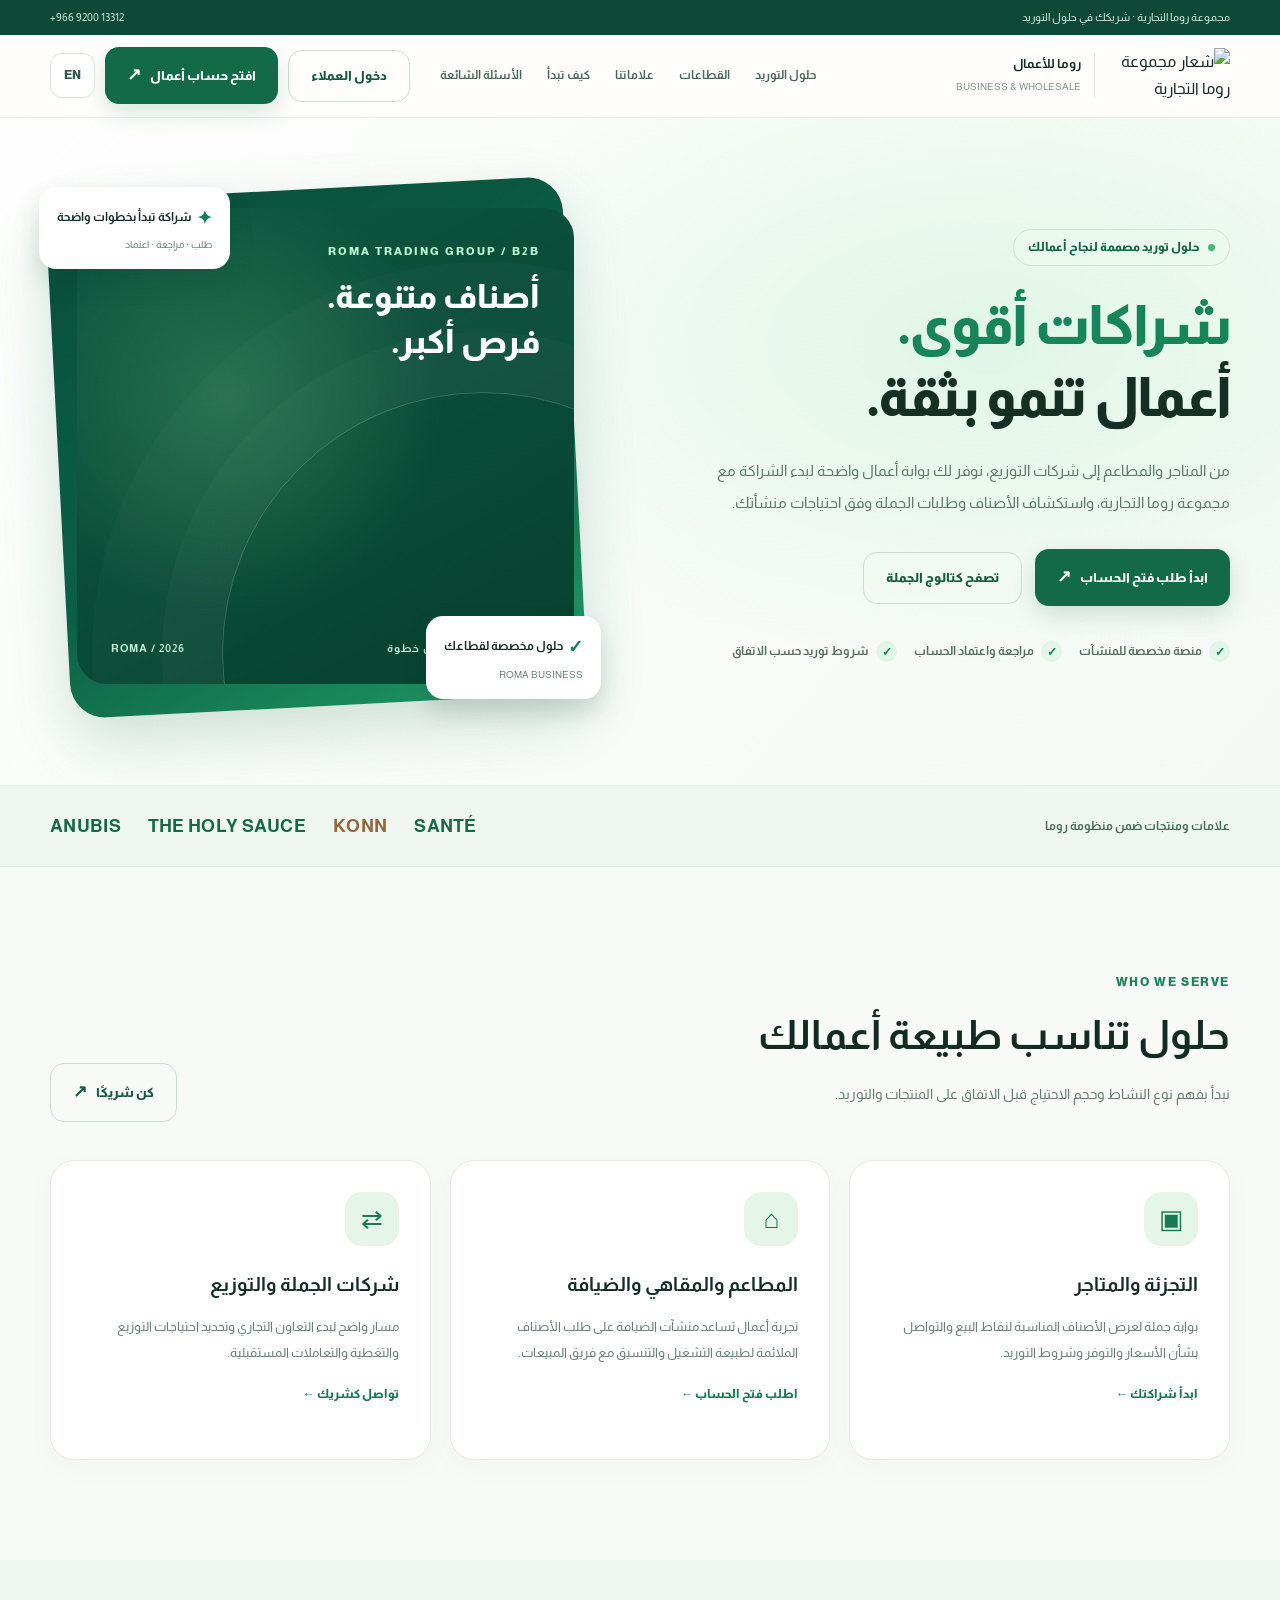
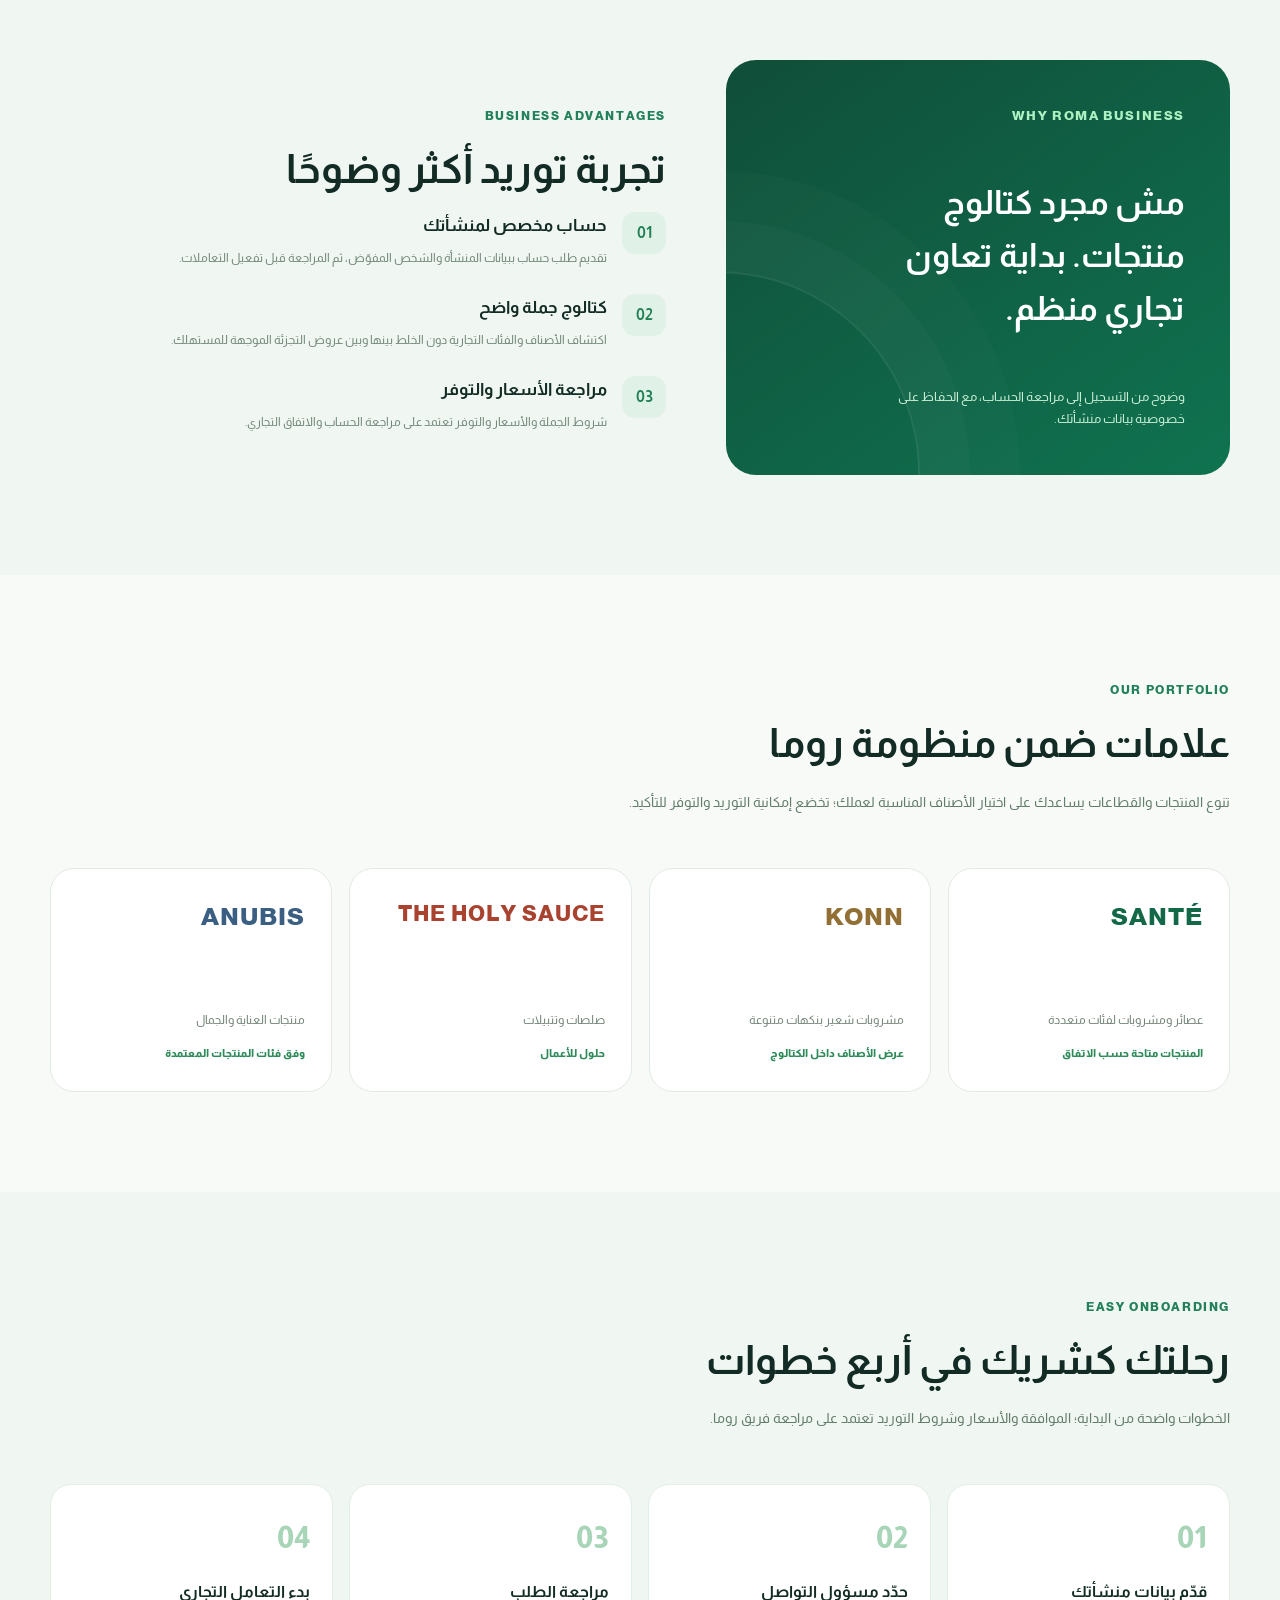
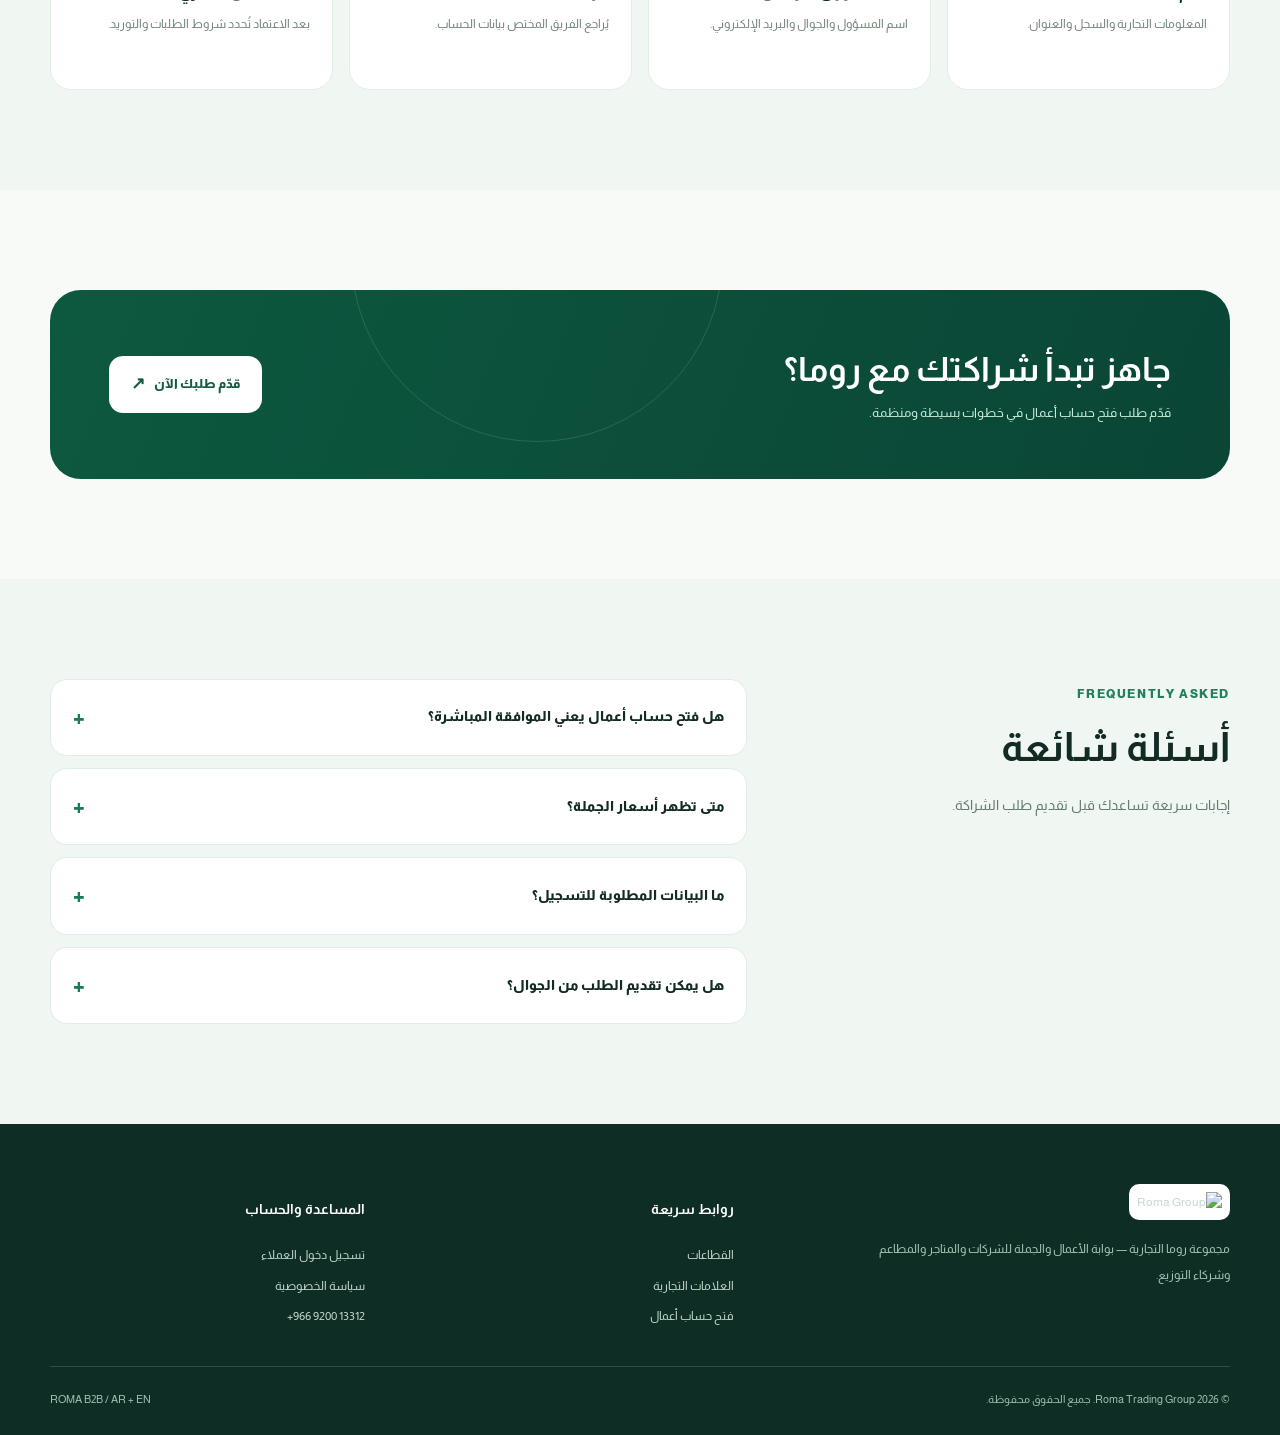
==== index.html @ a8b73793 "Fix visible Roma logo and favicon to verified Hostinger asset location" ====
<!doctype html>
<html lang="ar" dir="rtl">
<head>
<meta charset="utf-8"><meta name="viewport" content="width=device-width,initial-scale=1,viewport-fit=cover">
<meta name="description" content="منصة مجموعة روما التجارية للأعمال والجملة. اكتشف حلول التوريد للمتاجر والمطاعم والموزعين وقدّم طلب فتح حساب أعمال.">
<meta name="theme-color" content="#0c5e43">
<meta name="robots" content="noindex,nofollow">
<meta property="og:type" content="website"><meta property="og:title" content="Roma Group — Business Partnerships">
<link rel="icon" href="/assets.7903/branding/roma-r-64.png" type="image/png">
<link rel="preconnect" href="https://fonts.googleapis.com"><link rel="preconnect" href="https://fonts.gstatic.com" crossorigin>
<link rel="stylesheet" href="assets/b2b.css?v=20261102-1"><script src="assets/b2b.js?v=20261102-1" defer></script>
<title>روما للأعمال | حلول التوريد والشراكات التجارية</title>
</head>
<body>
<div class="head-slim"><div class="wrap"><span data-ar="مجموعة روما التجارية · شريكك في حلول التوريد" data-en="Roma Trading Group · Your business supply partner">مجموعة روما التجارية · شريكك في حلول التوريد</span><a href="tel:+966920013312"><span dir="ltr">+966 9200 13312</span></a></div></div>
<header class="site-head">
<div class="wrap nav-row">
<a class="logo-link" href="index.html" data-lang-link="index.html" aria-label="Roma Group B2B home"><img src="/assets.7903/branding/roma-group-logo.png" alt="شعار مجموعة روما التجارية"><span class="logo-label"><b data-ar="روما للأعمال" data-en="ROMA BUSINESS">روما للأعمال</b><small>BUSINESS & WHOLESALE</small></span></a>
<nav class="main-links" id="mainNav" data-main-links aria-label="Main navigation">
<a href="#solutions" data-ar="حلول التوريد" data-en="Solutions">حلول التوريد</a>
<a href="#industries" data-ar="القطاعات" data-en="Industries">القطاعات</a>
<a href="#brands" data-ar="علاماتنا" data-en="Brands">علاماتنا</a>
<a href="#how" data-ar="كيف تبدأ" data-en="How it works">كيف تبدأ</a>
<a href="#faq" data-ar="الأسئلة الشائعة" data-en="FAQ">الأسئلة الشائعة</a>
</nav>
<div class="head-actions"><a href="/portal.php?lang=ar#login" data-portal-link class="btn btn-outline" data-ar="دخول العملاء" data-en="Sign in">دخول العملاء</a><a href="apply.html" data-lang-link="apply.html" class="btn btn-primary btn-arrow" data-ar="افتح حساب أعمال" data-en="Apply for an account">افتح حساب أعمال</a><button type="button" class="lang-btn" data-lang-button aria-label="Switch language">EN</button><button type="button" class="menu-btn" data-menu-button aria-expanded="false" aria-controls="mainNav" aria-label="Open menu">☰</button></div>
</div>
</header>
<main>
<section class="hero">
<div class="wrap hero-grid">
<div class="hero-copy" data-reveal>
<span class="pill" data-ar="حلول توريد مصممة لنجاح أعمالك" data-en="Built for business buyers">حلول توريد مصممة لنجاح أعمالك</span>
<h1><span data-ar="شراكات أقوى." data-en="Better partnerships.">شراكات أقوى.</span><br><span style="color:#152f25" data-ar="أعمال تنمو بثقة." data-en="Business that grows.">أعمال تنمو بثقة.</span></h1>
<p data-ar="من المتاجر والمطاعم إلى شركات التوزيع، نوفر لك بوابة أعمال واضحة لبدء الشراكة مع مجموعة روما التجارية، واستكشاف الأصناف وطلبات الجملة وفق احتياجات منشأتك." data-en="From retail shops and restaurants to distributors, Roma Group connects your business to a focused wholesale experience, product discovery and tailored supply relationships.">من المتاجر والمطاعم إلى شركات التوزيع، نوفر لك بوابة أعمال واضحة لبدء الشراكة مع مجموعة روما التجارية، واستكشاف الأصناف وطلبات الجملة وفق احتياجات منشأتك.</p>
<div class="hero-ctas"><a href="apply.html" data-lang-link="apply.html" class="btn btn-primary btn-arrow" data-ar="ابدأ طلب فتح الحساب" data-en="Start an account application">ابدأ طلب فتح الحساب</a><a href="/ar/catalog" class="btn btn-outline" data-ar="تصفح كتالوج الجملة" data-en="Browse wholesale catalog">تصفح كتالوج الجملة</a></div>
<div class="hero-points"><span data-ar="منصة مخصصة للمنشآت" data-en="Business-only platform">منصة مخصصة للمنشآت</span><span data-ar="مراجعة واعتماد الحساب" data-en="Account approval process">مراجعة واعتماد الحساب</span><span data-ar="شروط توريد حسب الاتفاق" data-en="Agreed supply terms">شروط توريد حسب الاتفاق</span></div>
</div>
<div class="hero-visual" data-reveal>
<div class="visual-backing"></div><div class="visual-inside"><div><div class="visual-kicker">ROMA TRADING GROUP / B2B</div><div class="visual-title" data-ar="أصناف متنوعة. فرص أكبر." data-en="Products for every opportunity.">أصناف متنوعة. فرص أكبر.</div></div>
<div class="product-collage" aria-label="Roma Trading Group products"><img data-fallback-hide class="one" src="/roma-media.php?p=roma-2075596046&amp;slot=primary" alt="منتج سانتي"><img data-fallback-hide class="two" src="/roma-media.php?p=roma-2103341297&amp;slot=primary" alt="منتج كُن"><img data-fallback-hide class="three" src="/roma-media.php?p=roma-1067290377&amp;slot=primary" alt="منتج من مجموعة روما"></div>
<div class="visual-foot"><span data-ar="شراكة عملية من أول خطوة" data-en="A stronger way to work together">شراكة عملية من أول خطوة</span><span>ROMA / 2026</span></div></div>
<div class="float-note note-a"><span class="note-icon">✦</span><span data-ar="شراكة تبدأ بخطوات واضحة" data-en="Clear onboarding journey">شراكة تبدأ بخطوات واضحة</span><small data-ar="طلب · مراجعة · اعتماد" data-en="Apply · Review · Approve">طلب · مراجعة · اعتماد</small></div>
<div class="float-note note-b"><span class="note-icon">✓</span><span data-ar="حلول مخصصة لقطاعك" data-en="Solutions for your industry">حلول مخصصة لقطاعك</span><small>ROMA BUSINESS</small></div>
</div>
</div>
</section>
<div class="partners"><div class="wrap"><strong data-ar="علامات ومنتجات ضمن منظومة روما" data-en="Brands in the Roma Group portfolio">علامات ومنتجات ضمن منظومة روما</strong><div class="mini-brands"><b>SANTÉ</b><b>KONN</b><b>THE HOLY SAUCE</b><b>ANUBIS</b></div></div></div>
<section class="section" id="industries"><div class="wrap">
<div class="section-head" data-reveal><div><span class="eyebrow">WHO WE SERVE</span><h2 data-ar="حلول تناسب طبيعة أعمالك" data-en="Built around your business needs">حلول تناسب طبيعة أعمالك</h2><p class="section-intro" data-ar="نبدأ بفهم نوع النشاط وحجم الاحتياج قبل الاتفاق على المنتجات والتوريد." data-en="We start with your business type and purchasing needs before discussing product availability and supply terms.">نبدأ بفهم نوع النشاط وحجم الاحتياج قبل الاتفاق على المنتجات والتوريد.</p></div><a href="apply.html" data-lang-link="apply.html" class="btn btn-outline btn-arrow" data-ar="كن شريكًا" data-en="Become a partner">كن شريكًا</a></div>
<div class="card-grid">
<article class="industry-card" data-reveal><div class="industry-icon" aria-hidden="true">▣</div><h3 data-ar="التجزئة والمتاجر" data-en="Retail & stores">التجزئة والمتاجر</h3><p data-ar="بوابة جملة لعرض الأصناف المناسبة لنقاط البيع والتواصل بشأن الأسعار والتوفر وشروط التوريد." data-en="A business catalog for point-of-sale buyers, with pricing, availability and supply terms discussed after approval.">بوابة جملة لعرض الأصناف المناسبة لنقاط البيع والتواصل بشأن الأسعار والتوفر وشروط التوريد.</p><a class="industry-link" href="apply.html" data-lang-link="apply.html" data-ar="ابدأ شراكتك ←" data-en="Start partnership →">ابدأ شراكتك ←</a></article>
<article class="industry-card" data-reveal><div class="industry-icon" aria-hidden="true">⌂</div><h3 data-ar="المطاعم والمقاهي والضيافة" data-en="Restaurants & hospitality">المطاعم والمقاهي والضيافة</h3><p data-ar="تجربة أعمال تساعد منشآت الضيافة على طلب الأصناف الملائمة لطبيعة التشغيل والتنسيق مع فريق المبيعات." data-en="A focused purchasing experience for foodservice and hospitality teams to discuss relevant product categories and operational needs.">تجربة أعمال تساعد منشآت الضيافة على طلب الأصناف الملائمة لطبيعة التشغيل والتنسيق مع فريق المبيعات.</p><a class="industry-link" href="apply.html" data-lang-link="apply.html" data-ar="اطلب فتح الحساب ←" data-en="Apply now →">اطلب فتح الحساب ←</a></article>
<article class="industry-card" data-reveal><div class="industry-icon" aria-hidden="true">⇄</div><h3 data-ar="شركات الجملة والتوزيع" data-en="Wholesale & distribution">شركات الجملة والتوزيع</h3><p data-ar="مسار واضح لبدء التعاون التجاري وتحديد احتياجات التوزيع والتغطية والتعاملات المستقبلية." data-en="A clear path to discuss distribution coverage, partnership needs and future wholesale relationships.">مسار واضح لبدء التعاون التجاري وتحديد احتياجات التوزيع والتغطية والتعاملات المستقبلية.</p><a class="industry-link" href="apply.html" data-lang-link="apply.html" data-ar="تواصل كشريك ←" data-en="Talk to us →">تواصل كشريك ←</a></article>
</div></div></section>
<section class="section alt" id="solutions"><div class="wrap value-grid">
<div class="value-story" data-reveal><span class="eyebrow" style="color:#aef2c4">WHY ROMA BUSINESS</span><strong data-ar="مش مجرد كتالوج منتجات. بداية تعاون تجاري منظم." data-en="More than a catalog. A better way to partner.">مش مجرد كتالوج منتجات. بداية تعاون تجاري منظم.</strong><span data-ar="وضوح من التسجيل إلى مراجعة الحساب، مع الحفاظ على خصوصية بيانات منشأتك." data-en="From registration to account review, with a clear journey and respect for your business information.">وضوح من التسجيل إلى مراجعة الحساب، مع الحفاظ على خصوصية بيانات منشأتك.</span></div>
<div><span class="eyebrow">BUSINESS ADVANTAGES</span><h2 data-ar="تجربة توريد أكثر وضوحًا" data-en="A clearer wholesale journey">تجربة توريد أكثر وضوحًا</h2><div class="value-list">
<div class="value-item" data-reveal><b>01</b><div><h3 data-ar="حساب مخصص لمنشأتك" data-en="An account for your business">حساب مخصص لمنشأتك</h3><p data-ar="تقديم طلب حساب ببيانات المنشأة والشخص المفوّض، ثم المراجعة قبل تفعيل التعاملات." data-en="Apply with company and contact details, then complete review before business access is enabled.">تقديم طلب حساب ببيانات المنشأة والشخص المفوّض، ثم المراجعة قبل تفعيل التعاملات.</p></div></div>
<div class="value-item" data-reveal><b>02</b><div><h3 data-ar="كتالوج جملة واضح" data-en="Focused wholesale catalog">كتالوج جملة واضح</h3><p data-ar="اكتشاف الأصناف والفئات التجارية دون الخلط بينها وبين عروض التجزئة الموجهة للمستهلك." data-en="Explore B2B product categories without mixing them with consumer promotions.">اكتشاف الأصناف والفئات التجارية دون الخلط بينها وبين عروض التجزئة الموجهة للمستهلك.</p></div></div>
<div class="value-item" data-reveal><b>03</b><div><h3 data-ar="مراجعة الأسعار والتوفر" data-en="Commercial terms after approval">مراجعة الأسعار والتوفر</h3><p data-ar="شروط الجملة والأسعار والتوفر تعتمد على مراجعة الحساب والاتفاق التجاري." data-en="Wholesale pricing and availability depend on account review and agreed commercial terms.">شروط الجملة والأسعار والتوفر تعتمد على مراجعة الحساب والاتفاق التجاري.</p></div></div>
</div></div>
</div></section>
<section class="section" id="brands"><div class="wrap"><div class="section-head" data-reveal><div><span class="eyebrow">OUR PORTFOLIO</span><h2 data-ar="علامات ضمن منظومة روما" data-en="Explore our portfolio">علامات ضمن منظومة روما</h2><p class="section-intro" data-ar="تنوع المنتجات والقطاعات يساعدك على اختيار الأصناف المناسبة لعملك؛ تخضع إمكانية التوريد والتوفر للتأكيد." data-en="Explore products across categories to discuss what fits your business; supply and availability are subject to confirmation.">تنوع المنتجات والقطاعات يساعدك على اختيار الأصناف المناسبة لعملك؛ تخضع إمكانية التوريد والتوفر للتأكيد.</p></div></div>
<div class="brand-grid">
<article class="brand-card" data-reveal><div class="brand-mark">SANTÉ</div><div><p data-ar="عصائر ومشروبات لفئات متعددة" data-en="Juices and beverages">عصائر ومشروبات لفئات متعددة</p><small data-ar="المنتجات متاحة حسب الاتفاق" data-en="Availability upon review">المنتجات متاحة حسب الاتفاق</small></div></article>
<article class="brand-card" data-reveal><div class="brand-mark">KONN</div><div><p data-ar="مشروبات شعير بنكهات متنوعة" data-en="Flavored malt beverages">مشروبات شعير بنكهات متنوعة</p><small data-ar="عرض الأصناف داخل الكتالوج" data-en="Explore catalog">عرض الأصناف داخل الكتالوج</small></div></article>
<article class="brand-card" data-reveal><div class="brand-mark" style="font-size:22px">THE HOLY SAUCE</div><div><p data-ar="صلصات وتتبيلات" data-en="Sauces and condiments">صلصات وتتبيلات</p><small data-ar="حلول للأعمال" data-en="Business supply">حلول للأعمال</small></div></article>
<article class="brand-card" data-reveal><div class="brand-mark">ANUBIS</div><div><p data-ar="منتجات العناية والجمال" data-en="Beauty and personal care">منتجات العناية والجمال</p><small data-ar="وفق فئات المنتجات المعتمدة" data-en="Subject to relevant portfolio">وفق فئات المنتجات المعتمدة</small></div></article>
</div></div></section>
<section class="section alt" id="how"><div class="wrap"><div class="section-head" data-reveal><div><span class="eyebrow">EASY ONBOARDING</span><h2 data-ar="رحلتك كشريك في أربع خطوات" data-en="Four steps to start the conversation">رحلتك كشريك في أربع خطوات</h2><p class="section-intro" data-ar="الخطوات واضحة من البداية؛ الموافقة والأسعار وشروط التوريد تعتمد على مراجعة فريق روما." data-en="An easy application path, with approval, pricing and terms determined by Roma's business team.">الخطوات واضحة من البداية؛ الموافقة والأسعار وشروط التوريد تعتمد على مراجعة فريق روما.</p></div></div>
<div class="steps-grid">
<article class="step-card" data-reveal><span class="step-num">01</span><h3 data-ar="قدّم بيانات منشأتك" data-en="Tell us about your business">قدّم بيانات منشأتك</h3><p data-ar="المعلومات التجارية والسجل والعنوان." data-en="Company profile, registration and address.">المعلومات التجارية والسجل والعنوان.</p></article>
<article class="step-card" data-reveal><span class="step-num">02</span><h3 data-ar="حدّد مسؤول التواصل" data-en="Add your business contact">حدّد مسؤول التواصل</h3><p data-ar="اسم المسؤول والجوال والبريد الإلكتروني." data-en="Name, mobile number and email.">اسم المسؤول والجوال والبريد الإلكتروني.</p></article>
<article class="step-card" data-reveal><span class="step-num">03</span><h3 data-ar="مراجعة الطلب" data-en="Account review">مراجعة الطلب</h3><p data-ar="يُراجع الفريق المختص بيانات الحساب." data-en="Our team reviews the account application.">يُراجع الفريق المختص بيانات الحساب.</p></article>
<article class="step-card" data-reveal><span class="step-num">04</span><h3 data-ar="بدء التعامل التجاري" data-en="Business onboarding">بدء التعامل التجاري</h3><p data-ar="بعد الاعتماد تُحدد شروط الطلبات والتوريد." data-en="After approval, agree on ordering and supply terms.">بعد الاعتماد تُحدد شروط الطلبات والتوريد.</p></article>
</div></div></section>
<section class="section"><div class="wrap"><div class="cta-band"><div><h2 data-ar="جاهز تبدأ شراكتك مع روما؟" data-en="Ready to partner with Roma?">جاهز تبدأ شراكتك مع روما؟</h2><p data-ar="قدّم طلب فتح حساب أعمال في خطوات بسيطة ومنظمة." data-en="Submit a business account application in clear, simple steps.">قدّم طلب فتح حساب أعمال في خطوات بسيطة ومنظمة.</p></div><a href="apply.html" data-lang-link="apply.html" class="btn btn-white btn-arrow" data-ar="قدّم طلبك الآن" data-en="Apply now">قدّم طلبك الآن</a></div></div></section>
<section class="section alt" id="faq"><div class="wrap faq-layout"><div data-reveal><span class="eyebrow">FREQUENTLY ASKED</span><h2 data-ar="أسئلة شائعة" data-en="Frequently asked questions">أسئلة شائعة</h2><p class="section-intro" data-ar="إجابات سريعة تساعدك قبل تقديم طلب الشراكة." data-en="A few details to help you before submitting your application.">إجابات سريعة تساعدك قبل تقديم طلب الشراكة.</p></div>
<div class="faq-list">
<details class="faq"><summary data-ar="هل فتح حساب أعمال يعني الموافقة المباشرة؟" data-en="Is a business account approved automatically?">هل فتح حساب أعمال يعني الموافقة المباشرة؟</summary><p data-ar="لا. يتم استلام طلب الحساب ثم مراجعته واعتماده من الفريق المختص قبل تفعيل مزايا الجملة." data-en="No. Applications are reviewed by the relevant team before wholesale account privileges are enabled.">لا. يتم استلام طلب الحساب ثم مراجعته واعتماده من الفريق المختص قبل تفعيل مزايا الجملة.</p></details>
<details class="faq"><summary data-ar="متى تظهر أسعار الجملة؟" data-en="When can I view wholesale prices?">متى تظهر أسعار الجملة؟</summary><p data-ar="تُحدد الأسعار وشروط البيع حسب الحساب المعتمد والاتفاق التجاري، وليس بمجرد إرسال الطلب." data-en="Wholesale prices and terms depend on an approved account and the commercial agreement.">تُحدد الأسعار وشروط البيع حسب الحساب المعتمد والاتفاق التجاري، وليس بمجرد إرسال الطلب.</p></details>
<details class="faq"><summary data-ar="ما البيانات المطلوبة للتسجيل؟" data-en="What information is required?">ما البيانات المطلوبة للتسجيل؟</summary><p data-ar="اسم المنشأة، نشاطها، السجل التجاري، المدينة والعنوان، بيانات مسؤول التواصل، وبريد إلكتروني وكلمة مرور. الرقم الضريبي اختياري عند التقديم." data-en="Company name, business type, commercial registration, city, address, contact details, email and password. The VAT number is optional at application time.">اسم المنشأة، نشاطها، السجل التجاري، المدينة والعنوان، بيانات مسؤول التواصل، وبريد إلكتروني وكلمة مرور. الرقم الضريبي اختياري عند التقديم.</p></details>
<details class="faq"><summary data-ar="هل يمكن تقديم الطلب من الجوال؟" data-en="Can I apply from my phone?">هل يمكن تقديم الطلب من الجوال؟</summary><p data-ar="نعم، نموذج الطلب مُهيأ للجوال والكمبيوتر ويدعم العربية والإنجليزية." data-en="Yes, the application is mobile-friendly and available in both Arabic and English.">نعم، نموذج الطلب مُهيأ للجوال والكمبيوتر ويدعم العربية والإنجليزية.</p></details>
</div></div></section>
</main>
<footer class="site-foot"><div class="wrap footer-grid"><div><a href="index.html" data-lang-link="index.html"><img src="/assets.7903/branding/roma-group-logo.png" alt="Roma Group"></a><p data-ar="مجموعة روما التجارية — بوابة الأعمال والجملة للشركات والمتاجر والمطاعم وشركاء التوزيع." data-en="Roma Trading Group — business and wholesale access for companies, retail, foodservice and distribution partners.">مجموعة روما التجارية — بوابة الأعمال والجملة للشركات والمتاجر والمطاعم وشركاء التوزيع.</p></div><div><h4 data-ar="روابط سريعة" data-en="Quick links">روابط سريعة</h4><a href="#industries" data-ar="القطاعات" data-en="Industries">القطاعات</a><a href="#brands" data-ar="العلامات التجارية" data-en="Brands">العلامات التجارية</a><a href="apply.html" data-lang-link="apply.html" data-ar="فتح حساب أعمال" data-en="Apply for an account">فتح حساب أعمال</a></div><div><h4 data-ar="المساعدة والحساب" data-en="Support & account">المساعدة والحساب</h4><a href="/portal.php?lang=ar#login" data-portal-link data-ar="تسجيل دخول العملاء" data-en="Business account login">تسجيل دخول العملاء</a><a href="/ar/privacy" data-ar="سياسة الخصوصية" data-en="Privacy policy">سياسة الخصوصية</a><a href="tel:+966920013312"><span dir="ltr">+966 9200 13312</span></a></div></div><div class="wrap foot-bottom"><span>© 2026 Roma Trading Group. <span data-ar="جميع الحقوق محفوظة." data-en="All rights reserved.">جميع الحقوق محفوظة.</span></span><span>ROMA B2B / AR + EN</span></div></footer>
</body></html>
---- assets/b2b.css ----
@import url('https://fonts.googleapis.com/css2?family=Almarai:wght@400;700;800&family=DM+Sans:wght@400;500;600;700;800&display=swap');
:root{--ink:#122b24;--ink2:#375448;--green:#146948;--green2:#32a76a;--light:#f5f8f4;--mint:#dcf4e6;--line:#dce9df;--muted:#688074;--radius:24px;--shadow:0 19px 65px rgba(13,55,39,.085);--font-ar:'Almarai',Tahoma,sans-serif;--font-en:'DM Sans',system-ui,sans-serif}
*{box-sizing:border-box}html{scroll-behavior:smooth}body{margin:0;background:#f8faf7;color:var(--ink);font-family:var(--font-ar);line-height:1.7;text-rendering:optimizeLegibility;overflow-x:hidden}
html[lang=en] body{font-family:var(--font-en);line-height:1.62}
button,input,textarea,select{font:inherit}button{cursor:pointer}button:disabled{cursor:wait}a{text-decoration:none;color:inherit}img{max-width:100%}a:focus-visible,button:focus-visible,input:focus-visible,select:focus-visible,textarea:focus-visible{outline:3px solid #51bf83;outline-offset:3px}
.wrap{width:min(1180px,calc(100% - 48px));margin:auto}.sr-only{position:absolute;width:1px;height:1px;padding:0;margin:-1px;overflow:hidden;clip:rect(0,0,0,0);white-space:nowrap;border:0}
.pill{display:inline-flex;align-items:center;gap:8px;border:1px solid #cce8d5;background:#eaf8ee;border-radius:99px;padding:7px 14px;color:#146647;font-size:12px;font-weight:800}
.pill:before{content:'';display:inline-block;width:7px;height:7px;background:#48b877;border-radius:50%}
.head-slim{background:#0e4937;color:#d9f3e3;font-size:11px}.head-slim .wrap{display:flex;align-items:center;justify-content:space-between;padding:8px 0;gap:12px}.head-slim a{opacity:.92}
.site-head{position:sticky;top:0;z-index:50;background:#fffefdf2;backdrop-filter:blur(18px);border-bottom:1px solid #e6eee8}.nav-row{min-height:82px;display:flex;align-items:center;gap:30px;justify-content:space-between}
.logo-link{display:flex;align-items:center;gap:12px;flex-shrink:0}.logo-link img{width:123px;height:55px;object-fit:contain}.logo-label{border-inline-start:1px solid var(--line);padding-inline-start:13px;line-height:1.5}.logo-label b{font-size:13px;display:block}.logo-label small{font-size:10px;color:#80968c}
.main-links{display:flex;align-items:center;gap:25px;margin-inline-start:auto}.main-links a{font-size:12px;color:#48665a;font-weight:700;transition:color .2s}.main-links a:hover{color:var(--green)}
.head-actions{display:flex;gap:10px;align-items:center}.btn{border:0;border-radius:14px;font-size:13px;font-weight:800;display:inline-flex;align-items:center;justify-content:center;gap:9px;padding:14px 22px;min-height:48px;transition:transform .2s,background .2s,box-shadow .2s;white-space:nowrap}
.btn:hover:not(:disabled){transform:translateY(-2px)}.btn-primary{background:#126a49;color:white;box-shadow:0 9px 22px #126a492a}.btn-primary:hover{background:#0d573d}.btn-outline{background:transparent;border:1px solid #cbddd3;color:#17593e}.btn-soft{background:#e9f5ec;color:#1c6246}.btn-white{background:white;color:#155b42}.btn-arrow:after{content:'↗';font-size:17px}
.lang-btn{padding:11px 13px;border-radius:12px;border:1px solid #d7e6dc;color:#315a46;background:white;font-size:12px;font-weight:800}.menu-btn{display:none;border:1px solid #d9e7df;background:white;width:44px;height:44px;border-radius:13px;color:#175f45;font-size:24px;line-height:1}
.hero{padding:63px 0 74px;position:relative;overflow:hidden;background:radial-gradient(ellipse 45% 48% at 77% 34%,#e0f6e7 0%,transparent 100%),linear-gradient(130deg,#fdfefd 0%,#f5f9f5 100%)}
.hero-grid{display:grid;grid-template-columns:1.02fr .98fr;align-items:center;gap:55px}.hero-copy h1{font-size:clamp(39px,4.3vw,65px);line-height:1.32;letter-spacing:-1.8px;margin:23px 0 21px;font-weight:800}.hero-copy h1 span{color:#18845b}.hero-copy p{font-size:15px;line-height:2.15;color:#5e786a;max-width:530px}.hero-ctas{display:flex;align-items:center;gap:13px;flex-wrap:wrap;margin-top:30px}.hero-points{display:flex;flex-wrap:wrap;gap:17px;margin-top:35px;color:#526e5b;font-size:12px;font-weight:700}.hero-points span:before{content:'✓';display:inline-grid;place-items:center;color:#0d8052;background:#e3f4e8;border-radius:50%;width:21px;height:21px;margin-inline-end:7px}
.hero-visual{min-height:530px;position:relative;padding:27px;display:flex;align-items:stretch}.visual-backing{position:absolute;inset:8px 26px 5px 8px;background:linear-gradient(153deg,#0a4d39,#0b6046 53%,#229b66);border-radius:35px;transform:rotate(-3deg);box-shadow:0 24px 60px #14694830}.visual-inside{position:relative;width:100%;border-radius:30px;background:radial-gradient(circle at 30% 40%,#6aba824d,transparent 48%),linear-gradient(152deg,#0d5741,#06412e);padding:34px 34px 26px;overflow:hidden;display:flex;flex-direction:column;justify-content:space-between}
.visual-inside:after{content:'';position:absolute;border:1px solid #ffffff31;width:520px;height:520px;border-radius:50%;right:-170px;bottom:-230px;box-shadow:0 0 0 60px #ffffff06,0 0 0 130px #ffffff05}.visual-kicker{font-size:11px;color:#b9f8d1;letter-spacing:2px;font-weight:800}.visual-title{font-size:33px;line-height:1.35;color:#fff;font-weight:800;max-width:250px;z-index:2;margin-top:15px}.visual-foot{z-index:2;display:flex;align-items:center;justify-content:space-between;color:#c0edd5;letter-spacing:1px;font-size:11px;font-weight:700}.product-collage{position:relative;z-index:2;flex:1;min-height:250px;display:flex;align-items:center;justify-content:center;margin-top:-20px}.product-collage img{position:absolute;filter:drop-shadow(0 25px 24px #001d1680);object-fit:contain}.product-collage .one{height:270px;max-width:195px;right:13%;transform:rotate(12deg)}.product-collage .two{height:230px;max-width:210px;left:7%;transform:rotate(-11deg)}.product-collage .three{height:160px;max-width:155px;left:40%;bottom:-12px;transform:rotate(7deg)}.product-collage img.hide{display:none}
.float-note{position:absolute;z-index:5;background:#fff;border-radius:17px;box-shadow:0 13px 25px #093d2727;padding:16px 18px;font-size:12px;font-weight:700;max-width:195px}.float-note small{display:block;color:#668175;font-size:10px;font-weight:500;margin-top:3px}.note-a{top:6px;inset-inline-end:-11px}.note-b{bottom:12px;inset-inline-start:0}.note-icon{color:#128157;font-size:18px;display:inline-block;vertical-align:middle;margin-inline-end:5px}
.partners{padding:25px 0;background:#eff6f0;border-top:1px solid #e4efe7;border-bottom:1px solid #e4efe7}.partners .wrap{display:flex;align-items:center;justify-content:space-between;gap:20px}.partners strong{font-size:12px;color:#466a58}.mini-brands{display:flex;gap:27px;align-items:center;flex-wrap:wrap}.mini-brands b{color:#17684a;font-size:18px;letter-spacing:.3px}.mini-brands b:nth-child(2){color:#95653c}
.section{padding:100px 0}.section.alt{background:#f0f6f1}.section-head{display:flex;align-items:end;justify-content:space-between;gap:25px;margin-bottom:38px}.eyebrow{font-size:12px;font-weight:800;color:#22815a;letter-spacing:1.6px;text-transform:uppercase}.section h2,.section-head h2{font-size:clamp(28px,3.1vw,42px);line-height:1.5;margin:12px 0}.section-intro{font-size:14px;color:#637d6c;line-height:2;max-width:630px}
.card-grid{display:grid;grid-template-columns:repeat(3,1fr);gap:19px}.industry-card{background:white;padding:31px;min-height:300px;border:1px solid #e2ece5;border-radius:24px;box-shadow:0 7px 28px #0b423608;transition:transform .25s,box-shadow .25s}.industry-card:hover{transform:translateY(-5px);box-shadow:var(--shadow)}.industry-icon{height:54px;width:54px;background:#e6f5ea;color:#167b52;border-radius:17px;font-size:26px;display:grid;place-items:center}.industry-card h3{font-size:19px;margin:23px 0 9px}.industry-card p{font-size:13px;color:#668073;line-height:2}.industry-link{display:inline-block;margin-top:5px;color:#197a50;font-weight:800;font-size:12px}
.value-grid{display:grid;grid-template-columns:.9fr 1.1fr;gap:60px;align-items:center}.value-story{background:linear-gradient(145deg,#104e39,#0f7350);color:white;min-height:415px;border-radius:30px;padding:45px;display:flex;flex-direction:column;justify-content:space-between;position:relative;overflow:hidden}.value-story:after{position:absolute;content:'';height:400px;width:400px;border-radius:50%;border:2px solid #ffffff16;inset-inline-end:-210px;bottom:-200px;box-shadow:0 0 0 50px #ffffff05,0 0 0 100px #ffffff04}.value-story strong{font-size:33px;line-height:1.6;max-width:360px;z-index:1}.value-story span{font-size:13px;color:#c7edd5;max-width:330px;z-index:1}.value-list{display:grid;gap:24px}.value-item{display:grid;grid-template-columns:44px 1fr;gap:15px;align-items:start}.value-item>b{background:#e0f2e8;color:#218054;border-radius:13px;height:42px;display:grid;place-items:center}.value-item h3{margin:0 0 5px;font-size:17px}.value-item p{margin:0;font-size:12px;color:#718779;line-height:2}
.brand-grid{display:grid;grid-template-columns:repeat(4,1fr);gap:17px}.brand-card{background:white;border:1px solid #e2eae3;border-radius:24px;padding:26px;min-height:224px;display:flex;flex-direction:column;justify-content:space-between;transition:transform .2s}.brand-card:hover{transform:translateY(-4px)}.brand-mark{font-size:25px;font-weight:800;letter-spacing:1px;color:#136947}.brand-card:nth-child(2) .brand-mark{color:#926f34}.brand-card:nth-child(3) .brand-mark{color:#a94330}.brand-card:nth-child(4) .brand-mark{color:#3a5f82}.brand-card p{font-size:12px;color:#718376;margin:7px 0}.brand-card small{color:#2d8a59;font-weight:800;font-size:11px}
.steps-grid{display:grid;grid-template-columns:repeat(4,1fr);gap:16px}.step-card{background:#fff;border:1px solid #e3eee5;border-radius:21px;padding:27px 22px;position:relative;min-height:206px}.step-num{font-size:30px;color:#a8d5b7;font-weight:800;display:block}.step-card h3{font-size:16px;margin:15px 0 6px}.step-card p{font-size:12px;color:#708376;line-height:2;margin:0}
.cta-band{background:linear-gradient(112deg,#0d593f,#0a4536);border-radius:31px;padding:54px 59px;color:white;display:flex;gap:20px;align-items:center;justify-content:space-between;position:relative;overflow:hidden}.cta-band:after{content:'';position:absolute;width:370px;height:370px;border:1px solid #ffffff20;border-radius:50%;inset-inline-start:43%;top:-220px;pointer-events:none}.cta-band h2{font-size:34px;margin:0 0 7px}.cta-band p{font-size:13px;color:#c8ebd8;margin:0}.cta-band .btn{z-index:1}
.faq-layout{display:grid;grid-template-columns:.75fr 1.25fr;gap:65px}.faq-list{display:grid;gap:12px}details.faq{background:#fff;border:1px solid #e1ede4;border-radius:17px;padding:19px 22px}details.faq summary{cursor:pointer;font-size:14px;font-weight:800;list-style:none;display:flex;justify-content:space-between;align-items:center;gap:15px}details.faq summary::-webkit-details-marker{display:none}details.faq summary:after{content:'+';color:#1b7b53;font-size:22px}details.faq[open] summary:after{content:'−'}details.faq p{margin:13px 0 2px;font-size:12px;line-height:2;color:#617d6b}
footer.site-foot{background:#0e2e25;color:#d9e9df;padding:55px 0 26px}.footer-grid{display:grid;grid-template-columns:1.4fr 1fr 1fr;gap:55px}.footer-grid img{max-height:72px;background:white;border-radius:10px;padding:8px}.footer-grid p{font-size:12px;line-height:2.1;color:#aac6b9;max-width:380px}.footer-grid h4{color:#fff;font-size:14px}.footer-grid a{display:block;font-size:12px;color:#c5d8ce;padding:5px 0}.foot-bottom{border-top:1px solid #ffffff24;margin-top:35px;padding-top:23px;font-size:11px;color:#a0bfb0;display:flex;justify-content:space-between;gap:15px}
.application-bg{background:radial-gradient(circle at 0 0,#e1f5e7,transparent 36%),#f7f9f6;min-height:100vh}.app-layout{display:grid;grid-template-columns:.88fr 1.12fr;gap:30px;align-items:start;padding-top:46px;padding-bottom:85px}.app-aside{background:linear-gradient(155deg,#084936,#12714d);color:white;border-radius:27px;padding:45px 39px;min-height:540px;position:relative;overflow:hidden}.app-aside:before{content:'';position:absolute;bottom:-170px;left:-145px;border-radius:50%;border:1px solid #ffffff38;width:390px;height:390px;box-shadow:0 0 0 65px #ffffff07,0 0 0 130px #ffffff04}.app-aside h1{font-size:35px;line-height:1.55;margin:23px 0 14px;position:relative}.app-aside p{font-size:13px;color:#d2ead9;line-height:2.1;margin:0 0 22px;position:relative}.app-benefits{display:grid;gap:18px;margin-top:33px;position:relative}.app-benefits span{font-size:12px;color:#e2faed;display:flex;align-items:center;gap:12px}.app-benefits span:before{content:'✓';background:#ffffff23;color:#c4f7d1;border-radius:9px;width:30px;height:30px;display:grid;place-items:center}.app-help{margin-top:65px;border-top:1px solid #ffffff3d;padding-top:20px;font-size:12px;color:#d2ead9;position:relative}.app-help a{text-decoration:underline;font-weight:800}
.app-card{background:white;border-radius:27px;border:1px solid #e2ece3;box-shadow:var(--shadow);padding:36px 40px 35px}.app-title{display:flex;justify-content:space-between;gap:15px;align-items:start}.app-title h2{font-size:26px;line-height:1.4;margin:6px 0 9px}.app-title p{font-size:12px;color:#748a7c;margin:0 0 21px}.app-stepno{font-size:12px;color:#1c8656;font-weight:800;white-space:nowrap;margin-top:13px}
.app-progress{height:5px;display:grid;grid-template-columns:repeat(4,1fr);gap:6px;margin-bottom:29px}.app-progress span{border-radius:8px;background:#e4ede6}.app-progress span.active{background:#35a966}.app-section h3{font-size:18px;margin:0 0 23px}.app-fields{display:grid;grid-template-columns:1fr 1fr;gap:18px 14px}.form-field{display:flex;flex-direction:column;gap:8px;min-width:0}.form-field.full{grid-column:1/-1}.form-field label{font-size:12px;color:#425e4f;font-weight:800}.form-field label i{font-style:normal;color:#178756}.form-field input,.form-field select,.form-field textarea{width:100%;background:#fbfdfa;border:1px solid #dbe7dd;border-radius:12px;min-height:48px;padding:12px 13px;font-size:13px;color:#204839;outline:none;transition:border .2s,box-shadow .2s}.form-field textarea{min-height:95px;resize:vertical}.form-field input:focus,.form-field select:focus,.form-field textarea:focus{border-color:#43a36a;box-shadow:0 0 0 4px #24ad6520;background:white}.form-field input.is-invalid,.form-field select.is-invalid,.form-field textarea.is-invalid{border-color:#cf6254;background:#fff7f6}.field-hint{font-size:10px;color:#718679}.app-privacy{font-size:11px;line-height:2;color:#6e8275}.app-consent{display:flex;align-items:flex-start;gap:10px;margin-top:22px;font-size:12px;color:#576d60;line-height:2}.app-consent input{margin-top:6px;accent-color:#20814f}.app-consent a{color:#1a7854;font-weight:800;text-decoration:underline}.app-actions{display:flex;gap:12px;margin-top:27px}.app-actions .btn-primary{flex:1}.app-status{border-radius:13px;padding:14px 16px;line-height:2;font-size:12px;margin-top:18px;display:none}.app-status.visible{display:block}.app-status.error{background:#fff0eb;color:#aa3928}.app-status.ok{background:#e7f5eb;color:#13653e}.app-note{font-size:11px;text-align:center;color:#84978b;border-top:1px solid #edf2ed;margin-top:23px;padding-top:20px}.app-note a{color:#16794f;font-weight:800}
.review{display:grid;gap:11px}.review>div{display:flex;justify-content:space-between;gap:16px;border-bottom:1px dashed #e1e9e1;padding:10px 0}.review strong{font-size:12px;color:#3d5d4b}.review span{font-size:12px;color:#668071;text-align:end;overflow-wrap:anywhere}.done-view{text-align:center;padding:38px 10px}.done-icon{width:78px;height:78px;border-radius:50%;background:#e1f5e8;display:grid;place-items:center;color:#169451;font-size:38px;margin:0 auto 20px}.done-view h2{margin:5px 0 16px;font-size:27px}.done-view p{color:#698273;font-size:13px;line-height:2}.showpass{background:none;border:0;color:#2e8558;font-size:11px;text-decoration:underline;padding:6px 0;align-self:flex-start}.back-link{font-size:12px;color:#4c7a61;display:inline-flex;align-items:center;gap:8px;font-weight:700}.form-foot{display:flex;align-items:center;gap:12px;margin-top:19px;justify-content:space-between}
[data-reveal]{opacity:0;transform:translateY(15px);transition:opacity .6s,transform .6s}.revealed{opacity:1;transform:none}
@media(max-width:1050px){.main-links{gap:13px}.hero-grid{gap:28px}.card-grid{grid-template-columns:repeat(3,1fr)}.hero-copy h1{font-size:45px}.brand-grid{grid-template-columns:repeat(2,1fr)}}
@media(max-width:900px){.wrap{width:min(100% - 32px,1180px)}.nav-row{min-height:73px}.main-links{display:none;position:absolute;top:100%;left:0;right:0;background:white;box-shadow:0 14px 25px #0c3b2619;padding:18px 24px;flex-direction:column;align-items:stretch;gap:15px}.main-links.open{display:flex}.menu-btn{display:grid;place-items:center}.head-actions .btn{display:none}.hero-grid{grid-template-columns:1fr}.hero-visual{min-height:415px;max-width:590px;width:100%;margin:auto}.hero-copy{text-align:center}.hero-copy p{margin:auto}.hero-ctas,.hero-points{justify-content:center}.hero{padding:40px 0 55px}.card-grid{grid-template-columns:repeat(2,1fr)}.value-grid,.faq-layout{grid-template-columns:1fr;gap:28px}.steps-grid{grid-template-columns:repeat(2,1fr)}.app-layout{grid-template-columns:1fr;padding-top:20px}.app-aside{min-height:auto;padding:28px}.app-aside h1{font-size:25px;margin:16px 0 8px}.app-benefits{grid-template-columns:repeat(3,1fr);gap:12px;margin-top:20px}.app-benefits span{font-size:10px}.app-help{margin-top:25px}}
@media(max-width:600px){.head-slim{display:none}.wrap{width:calc(100% - 28px)}.logo-link img{width:89px;height:45px}.logo-label b{font-size:11px}.logo-label small{font-size:8px}.nav-row{gap:8px;min-height:67px}.lang-btn{padding:9px}.section{padding:63px 0}.section-head{display:block}.hero{padding:30px 0 55px}.hero-copy h1{font-size:36px;letter-spacing:-.8px}.hero-copy p{font-size:13px}.hero-ctas .btn{flex:1}.hero-visual{min-height:370px;padding:14px}.visual-title{font-size:25px}.visual-inside{padding:24px}.visual-backing{inset:0}.product-collage{min-height:220px}.product-collage .one{height:210px}.product-collage .two{height:190px}.product-collage .three{height:130px}.float-note{font-size:10px;padding:10px}.note-a{inset-inline-end:0}.note-b{inset-inline-start:0}.partners .wrap{display:block;text-align:center}.mini-brands{justify-content:center;gap:16px;margin-top:15px}.mini-brands b{font-size:13px}.card-grid,.brand-grid,.steps-grid{grid-template-columns:1fr}.industry-card{min-height:auto;padding:24px}.value-story{min-height:300px;padding:26px}.value-story strong{font-size:26px}.cta-band{padding:30px 25px;border-radius:24px;display:block}.cta-band h2{font-size:25px}.cta-band .btn{margin-top:25px}.footer-grid{grid-template-columns:1fr;gap:20px}.foot-bottom{display:block}.app-layout{gap:15px}.app-aside{border-radius:20px;padding:26px 22px}.app-benefits{grid-template-columns:1fr}.app-card{border-radius:21px;padding:25px 17px}.app-fields{grid-template-columns:1fr}.form-field.full{grid-column:auto}.app-title h2{font-size:22px}.app-aside h1{font-size:25px}.app-actions{gap:7px}.app-actions .btn{padding:12px 14px;font-size:12px}.app-aside .app-help{margin-top:20px}}
@media(prefers-reduced-motion:reduce){html{scroll-behavior:auto}[data-reveal]{opacity:1;transform:none;transition:none}*,*:before,*:after{animation-duration:.01ms!important;transition-duration:.01ms!important}}
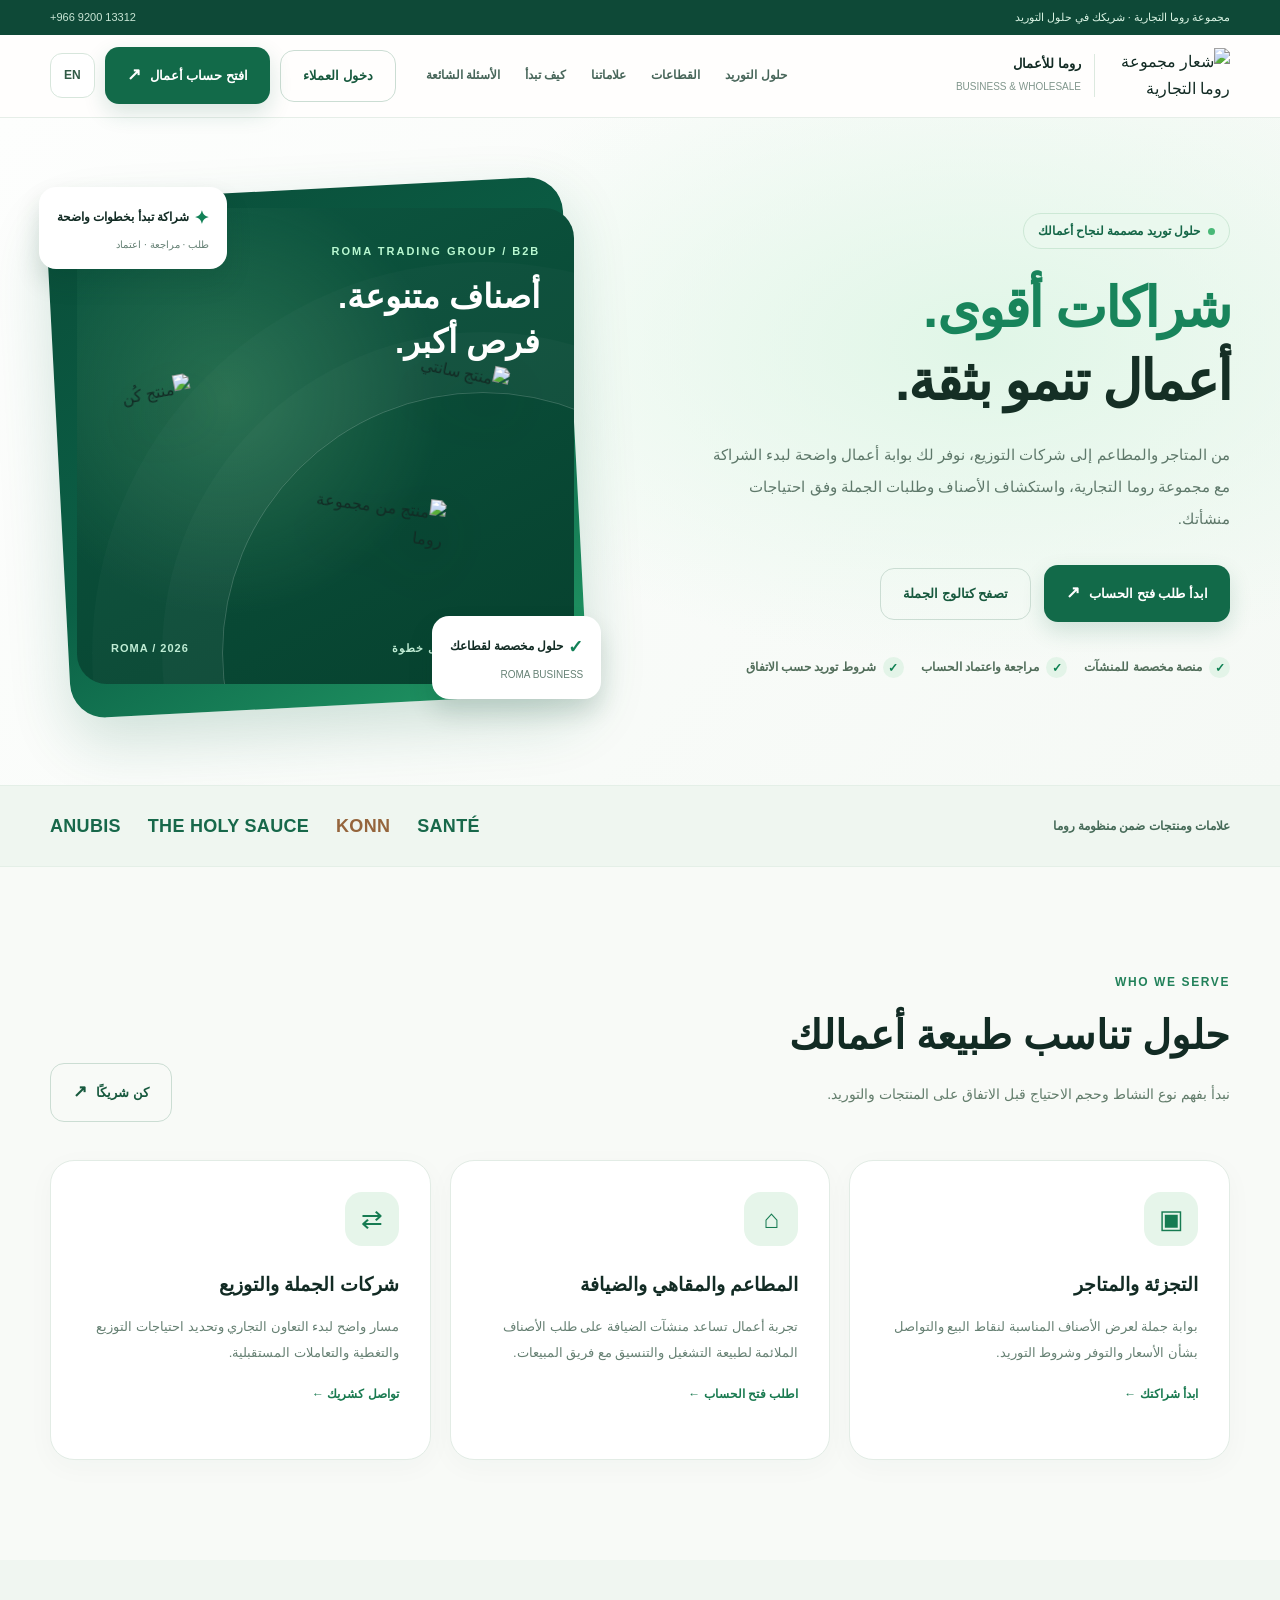
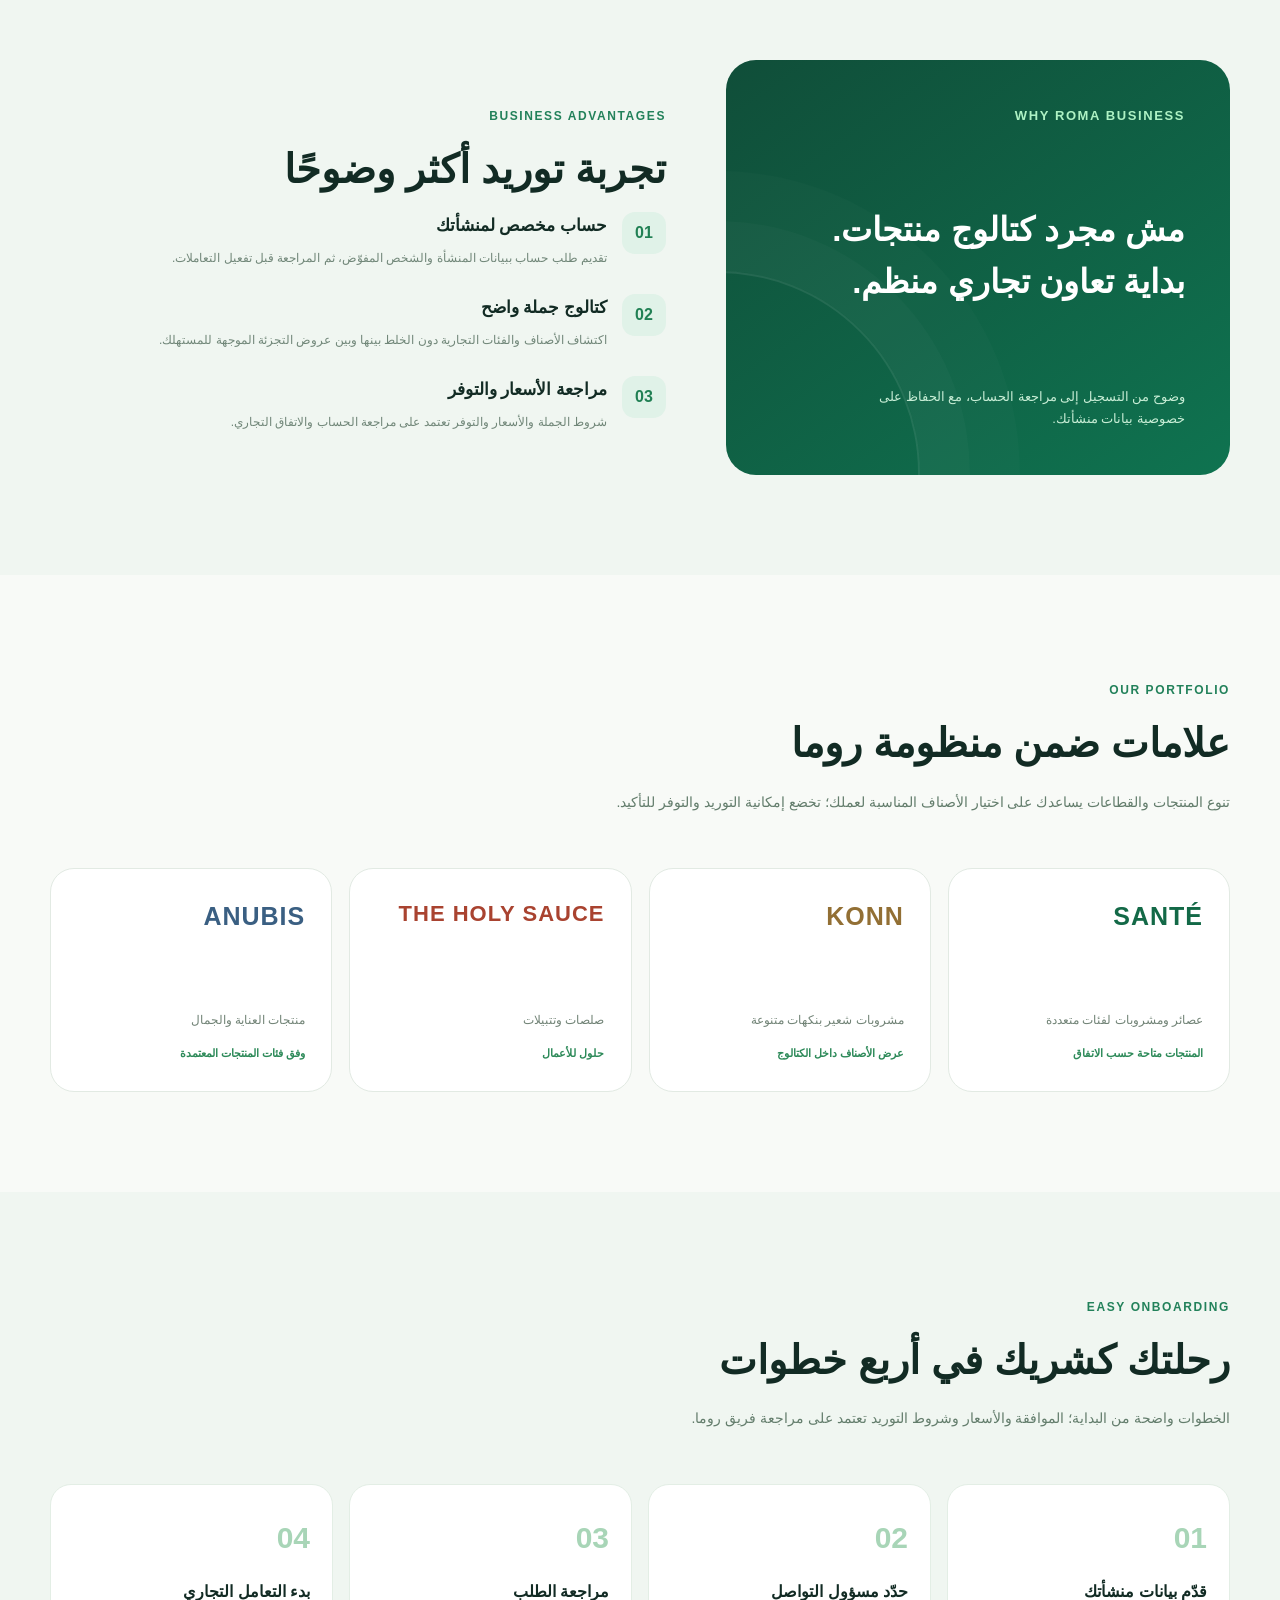
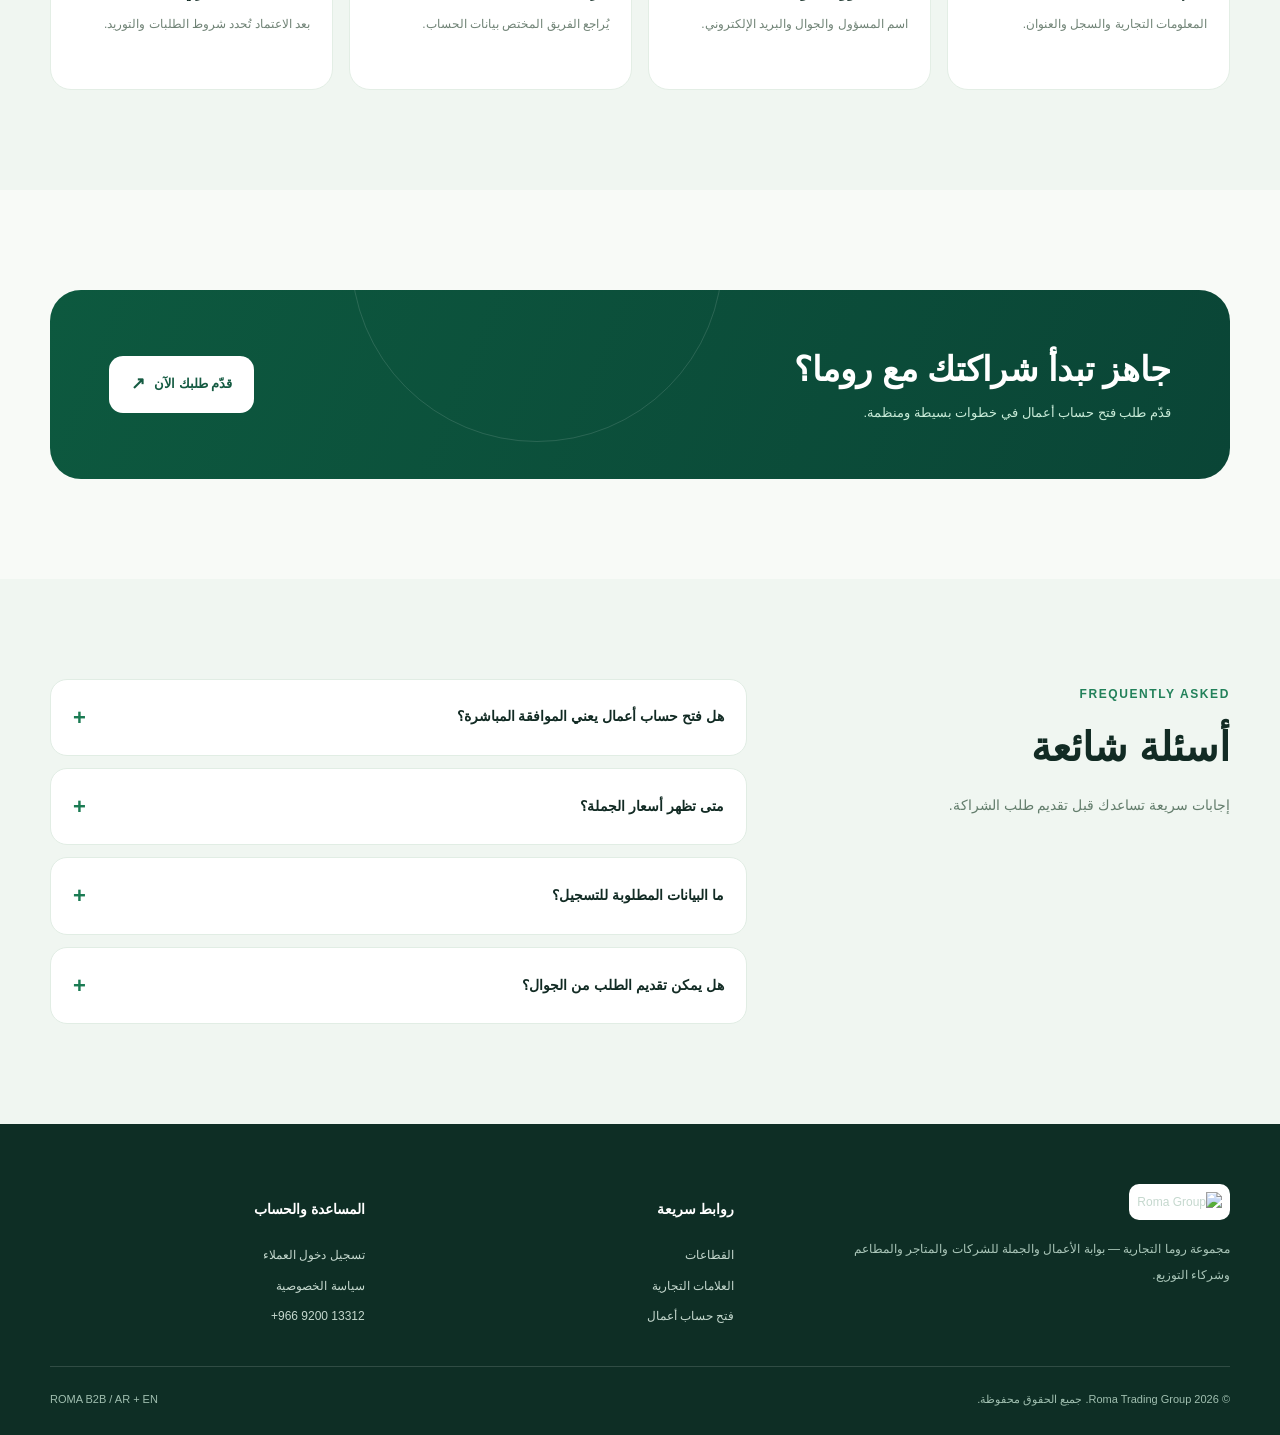
==== commit f05227ab: "Improve responsive Roma B2B mobile flow and refresh asset cache: index.html" ====
--- a/index.html
+++ b/index.html
@@ -8,7 +8,7 @@
 <meta property="og:type" content="website"><meta property="og:title" content="Roma Group — Business Partnerships">
 <link rel="icon" href="/assets.7903/branding/roma-r-64.png" type="image/png">
 <link rel="preconnect" href="https://fonts.googleapis.com"><link rel="preconnect" href="https://fonts.gstatic.com" crossorigin>
-<link rel="stylesheet" href="assets/b2b.css?v=20261102-1"><script src="assets/b2b.js?v=20261102-1" defer></script>
+<link rel="stylesheet" href="assets/b2b.css?v=20261103-mobile2"><script src="assets/b2b.js?v=20261103-mobile2" defer></script>
 <title>روما للأعمال | حلول التوريد والشراكات التجارية</title>
 </head>
 <body>
@@ -85,4 +85,4 @@
 </div></div></section>
 </main>
 <footer class="site-foot"><div class="wrap footer-grid"><div><a href="index.html" data-lang-link="index.html"><img src="/assets.7903/branding/roma-group-logo.png" alt="Roma Group"></a><p data-ar="مجموعة روما التجارية — بوابة الأعمال والجملة للشركات والمتاجر والمطاعم وشركاء التوزيع." data-en="Roma Trading Group — business and wholesale access for companies, retail, foodservice and distribution partners.">مجموعة روما التجارية — بوابة الأعمال والجملة للشركات والمتاجر والمطاعم وشركاء التوزيع.</p></div><div><h4 data-ar="روابط سريعة" data-en="Quick links">روابط سريعة</h4><a href="#industries" data-ar="القطاعات" data-en="Industries">القطاعات</a><a href="#brands" data-ar="العلامات التجارية" data-en="Brands">العلامات التجارية</a><a href="apply.html" data-lang-link="apply.html" data-ar="فتح حساب أعمال" data-en="Apply for an account">فتح حساب أعمال</a></div><div><h4 data-ar="المساعدة والحساب" data-en="Support & account">المساعدة والحساب</h4><a href="/portal.php?lang=ar#login" data-portal-link data-ar="تسجيل دخول العملاء" data-en="Business account login">تسجيل دخول العملاء</a><a href="/ar/privacy" data-ar="سياسة الخصوصية" data-en="Privacy policy">سياسة الخصوصية</a><a href="tel:+966920013312"><span dir="ltr">+966 9200 13312</span></a></div></div><div class="wrap foot-bottom"><span>© 2026 Roma Trading Group. <span data-ar="جميع الحقوق محفوظة." data-en="All rights reserved.">جميع الحقوق محفوظة.</span></span><span>ROMA B2B / AR + EN</span></div></footer>
-</body></html>+</body></html>
--- a/assets/b2b.css
+++ b/assets/b2b.css
@@ -1,3 +1,4 @@
+[hidden]{display:none!important}
 
 @import url('https://fonts.googleapis.com/css2?family=Almarai:wght@400;700;800&family=DM+Sans:wght@400;500;600;700;800&display=swap');
 :root{--ink:#122b24;--ink2:#375448;--green:#146948;--green2:#32a76a;--light:#f5f8f4;--mint:#dcf4e6;--line:#dce9df;--muted:#688074;--radius:24px;--shadow:0 19px 65px rgba(13,55,39,.085);--font-ar:'Almarai',Tahoma,sans-serif;--font-en:'DM Sans',system-ui,sans-serif}
@@ -37,3 +38,9 @@
 @media(max-width:900px){.wrap{width:min(100% - 32px,1180px)}.nav-row{min-height:73px}.main-links{display:none;position:absolute;top:100%;left:0;right:0;background:white;box-shadow:0 14px 25px #0c3b2619;padding:18px 24px;flex-direction:column;align-items:stretch;gap:15px}.main-links.open{display:flex}.menu-btn{display:grid;place-items:center}.head-actions .btn{display:none}.hero-grid{grid-template-columns:1fr}.hero-visual{min-height:415px;max-width:590px;width:100%;margin:auto}.hero-copy{text-align:center}.hero-copy p{margin:auto}.hero-ctas,.hero-points{justify-content:center}.hero{padding:40px 0 55px}.card-grid{grid-template-columns:repeat(2,1fr)}.value-grid,.faq-layout{grid-template-columns:1fr;gap:28px}.steps-grid{grid-template-columns:repeat(2,1fr)}.app-layout{grid-template-columns:1fr;padding-top:20px}.app-aside{min-height:auto;padding:28px}.app-aside h1{font-size:25px;margin:16px 0 8px}.app-benefits{grid-template-columns:repeat(3,1fr);gap:12px;margin-top:20px}.app-benefits span{font-size:10px}.app-help{margin-top:25px}}
 @media(max-width:600px){.head-slim{display:none}.wrap{width:calc(100% - 28px)}.logo-link img{width:89px;height:45px}.logo-label b{font-size:11px}.logo-label small{font-size:8px}.nav-row{gap:8px;min-height:67px}.lang-btn{padding:9px}.section{padding:63px 0}.section-head{display:block}.hero{padding:30px 0 55px}.hero-copy h1{font-size:36px;letter-spacing:-.8px}.hero-copy p{font-size:13px}.hero-ctas .btn{flex:1}.hero-visual{min-height:370px;padding:14px}.visual-title{font-size:25px}.visual-inside{padding:24px}.visual-backing{inset:0}.product-collage{min-height:220px}.product-collage .one{height:210px}.product-collage .two{height:190px}.product-collage .three{height:130px}.float-note{font-size:10px;padding:10px}.note-a{inset-inline-end:0}.note-b{inset-inline-start:0}.partners .wrap{display:block;text-align:center}.mini-brands{justify-content:center;gap:16px;margin-top:15px}.mini-brands b{font-size:13px}.card-grid,.brand-grid,.steps-grid{grid-template-columns:1fr}.industry-card{min-height:auto;padding:24px}.value-story{min-height:300px;padding:26px}.value-story strong{font-size:26px}.cta-band{padding:30px 25px;border-radius:24px;display:block}.cta-band h2{font-size:25px}.cta-band .btn{margin-top:25px}.footer-grid{grid-template-columns:1fr;gap:20px}.foot-bottom{display:block}.app-layout{gap:15px}.app-aside{border-radius:20px;padding:26px 22px}.app-benefits{grid-template-columns:1fr}.app-card{border-radius:21px;padding:25px 17px}.app-fields{grid-template-columns:1fr}.form-field.full{grid-column:auto}.app-title h2{font-size:22px}.app-aside h1{font-size:25px}.app-actions{gap:7px}.app-actions .btn{padding:12px 14px;font-size:12px}.app-aside .app-help{margin-top:20px}}
 @media(prefers-reduced-motion:reduce){html{scroll-behavior:auto}[data-reveal]{opacity:1;transform:none;transition:none}*,*:before,*:after{animation-duration:.01ms!important;transition-duration:.01ms!important}}
+
+/* Roma B2B mobile conversion and accessible wizard controls – 2026-11-03 */
+[hidden],.app-actions button[hidden],.app-card [hidden]{display:none!important}
+.app-stepno{direction:ltr;unicode-bidi:isolate;white-space:nowrap}
+@media(max-width:900px){.app-card{order:0}.app-aside{order:1;min-height:auto}}
+@media(max-width:600px){.app-layout{padding-top:16px;gap:16px}.app-card{padding:25px 17px}.app-aside{padding:25px 22px}.app-aside .app-help{margin-top:25px}}
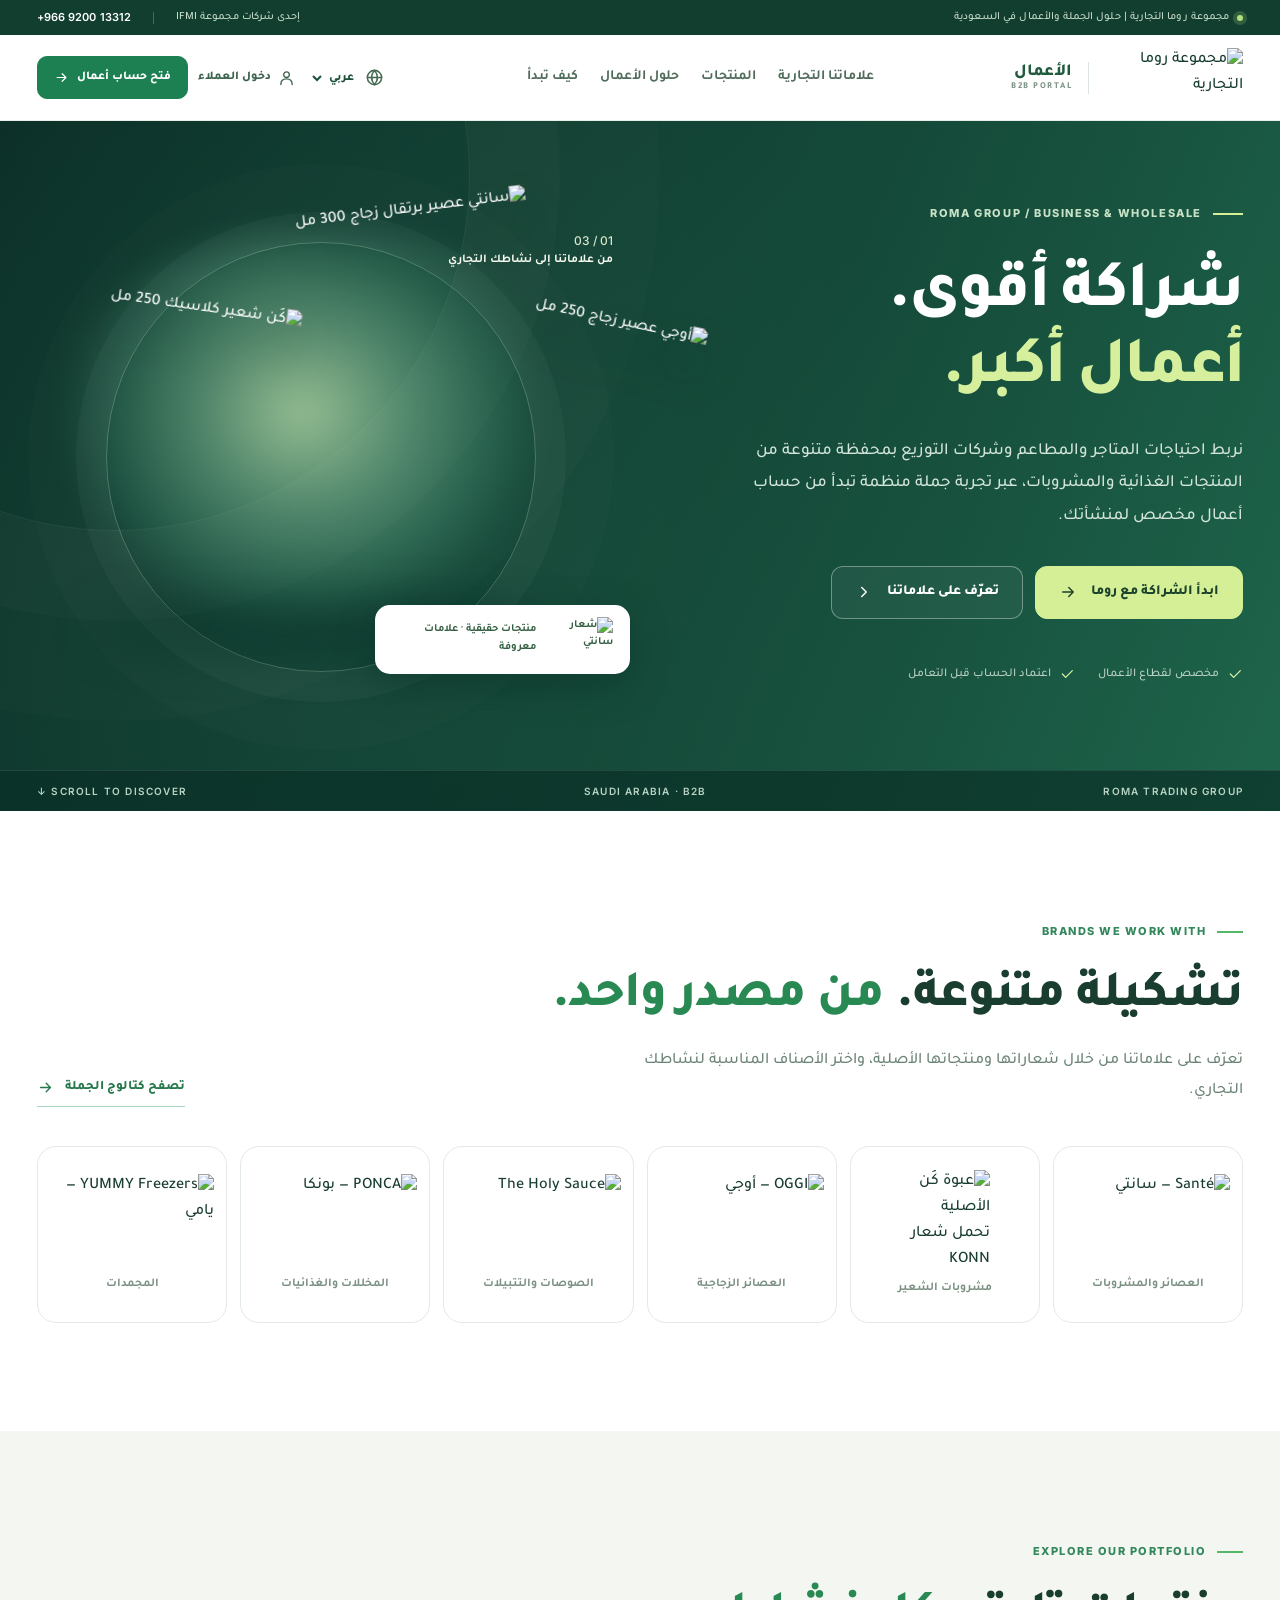
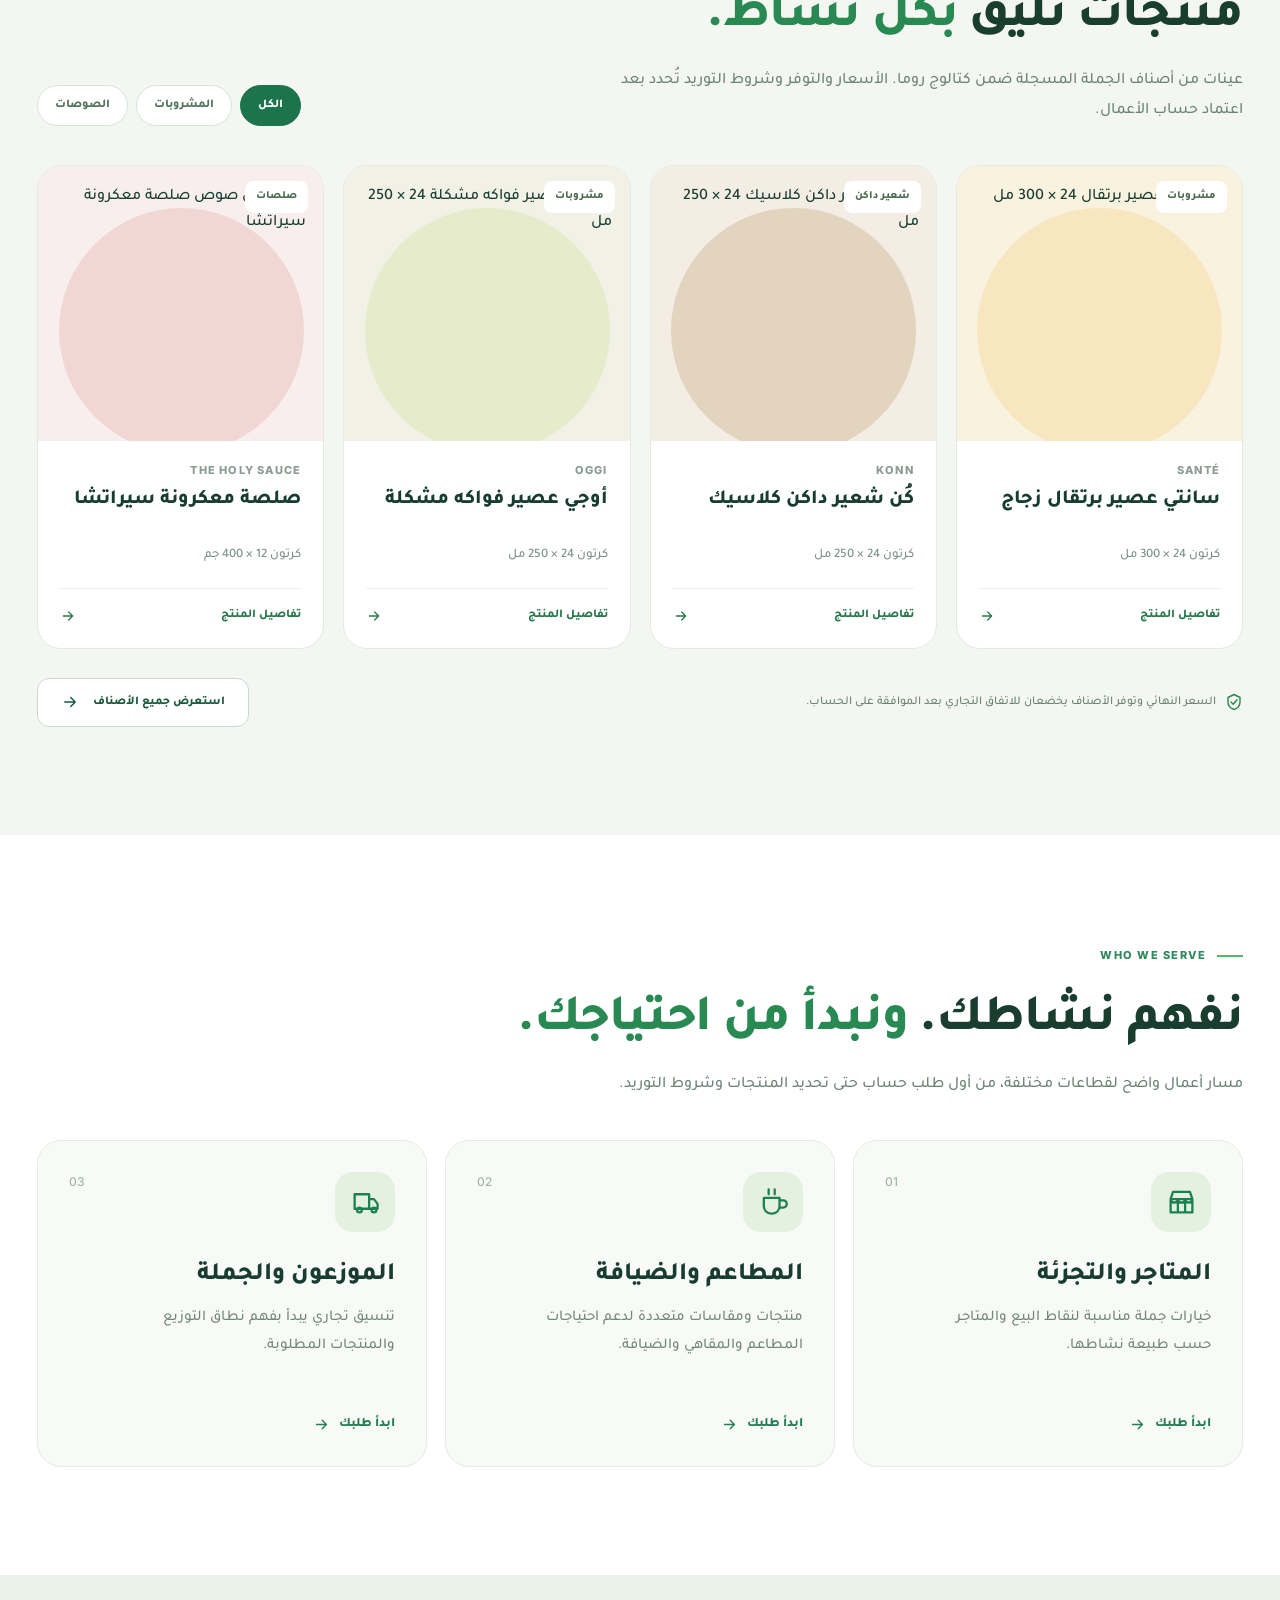
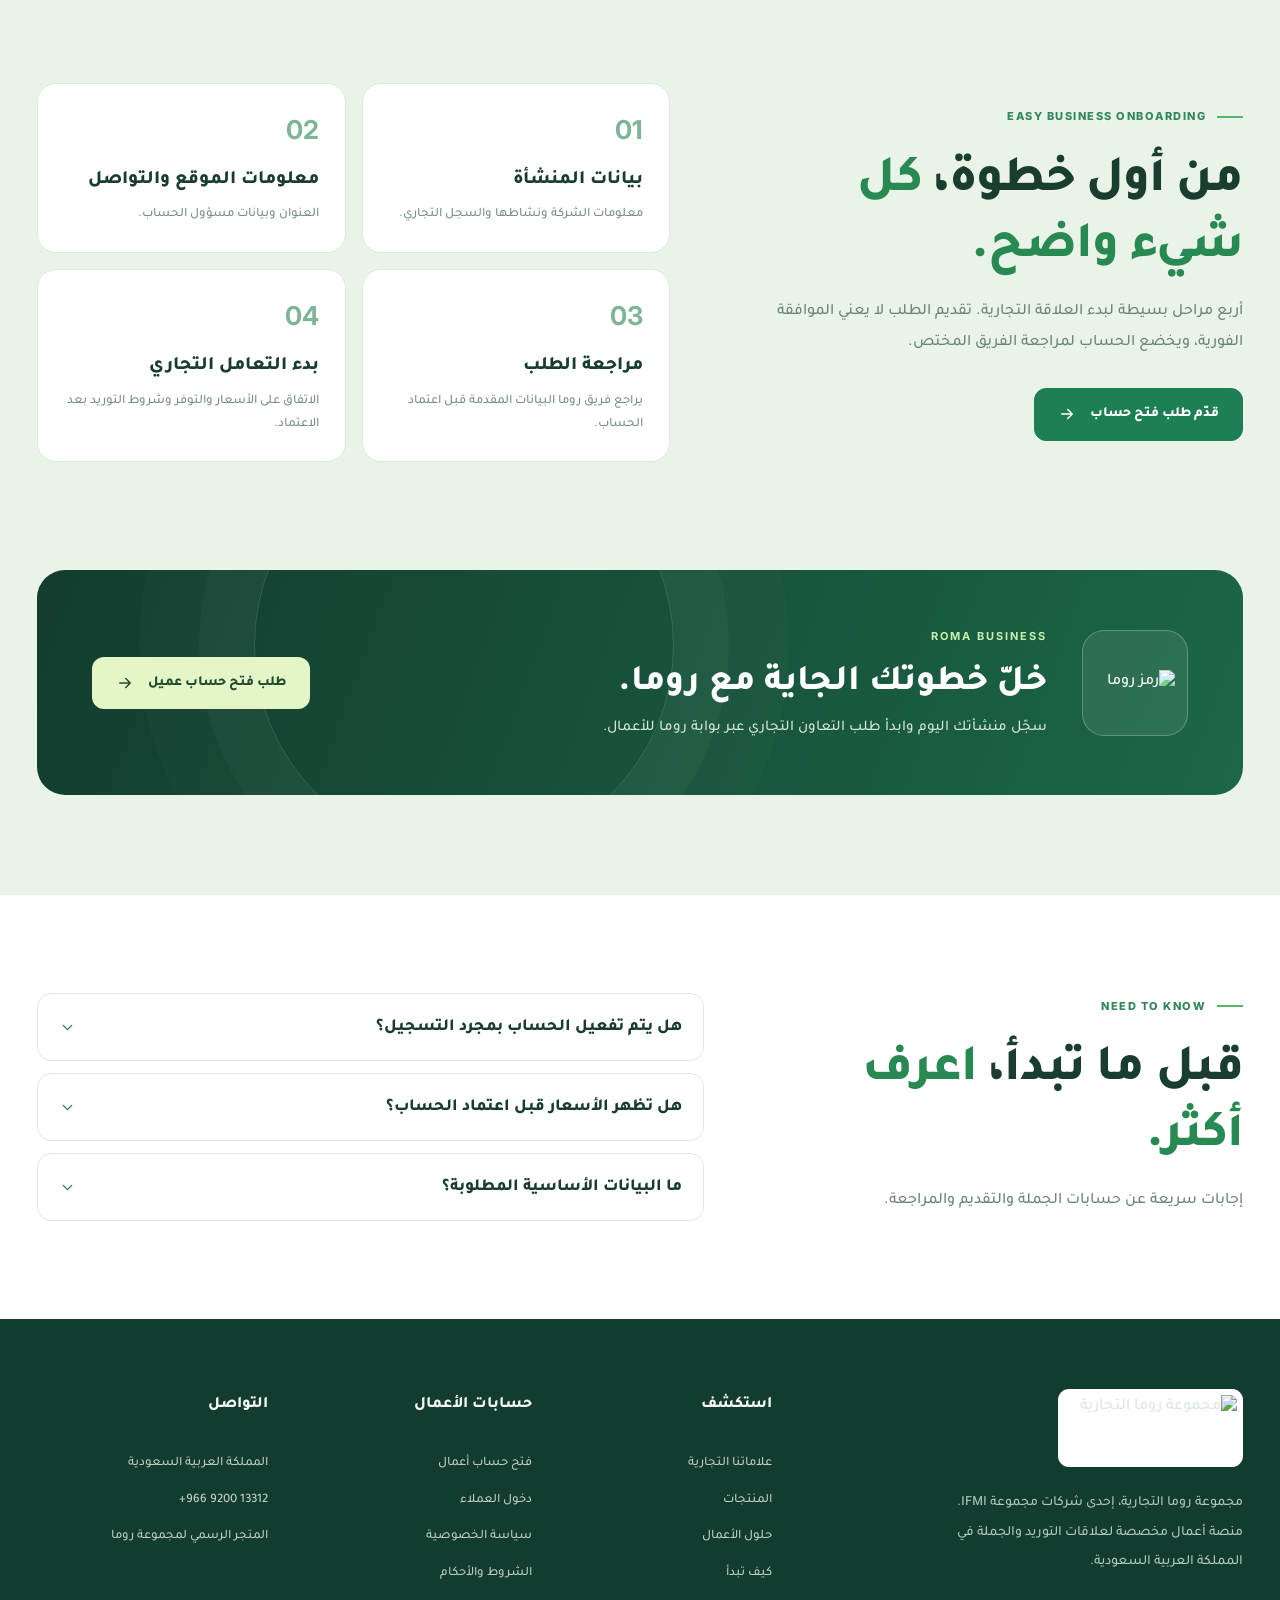
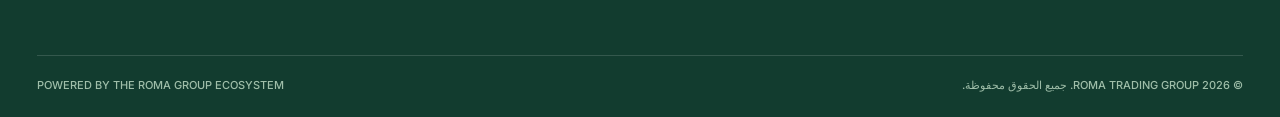
==== commit 2bafa73e: "Roma B2B v3 premium brand identity, multilingual UX and verified real product media" ====
--- a/index.html
+++ b/index.html
@@ -2,87 +2,104 @@
 <html lang="ar" dir="rtl">
 <head>
 <meta charset="utf-8"><meta name="viewport" content="width=device-width,initial-scale=1,viewport-fit=cover">
-<meta name="description" content="منصة مجموعة روما التجارية للأعمال والجملة. اكتشف حلول التوريد للمتاجر والمطاعم والموزعين وقدّم طلب فتح حساب أعمال.">
-<meta name="theme-color" content="#0c5e43">
-<meta name="robots" content="noindex,nofollow">
-<meta property="og:type" content="website"><meta property="og:title" content="Roma Group — Business Partnerships">
+<title>روما للأعمال | مجموعة روما التجارية</title>
+<meta name="description" content="بوابة مجموعة روما التجارية لعملاء الجملة والشركات والمطاعم والتوزيع. اكتشف العلامات والمنتجات وتقدم بطلب فتح حساب أعمال.">
+<meta name="robots" content="noindex,nofollow"><meta name="theme-color" content="#103c30">
 <link rel="icon" href="/assets.7903/branding/roma-r-64.png" type="image/png">
 <link rel="preconnect" href="https://fonts.googleapis.com"><link rel="preconnect" href="https://fonts.gstatic.com" crossorigin>
-<link rel="stylesheet" href="assets/b2b.css?v=20261103-mobile2"><script src="assets/b2b.js?v=20261103-mobile2" defer></script>
-<title>روما للأعمال | حلول التوريد والشراكات التجارية</title>
+<link href="https://fonts.googleapis.com/css2?family=Inter:wght@400;500;600;700;800&family=Tajawal:wght@400;500;600;700;800&display=swap" rel="stylesheet">
+<link rel="stylesheet" href="assets/b2b.css?v=20261103-v3"><script src="assets/b2b-locale.js?v=20261103-v3" defer></script><script src="assets/b2b.js?v=20261103-v3" defer></script>
 </head>
-<body>
-<div class="head-slim"><div class="wrap"><span data-ar="مجموعة روما التجارية · شريكك في حلول التوريد" data-en="Roma Trading Group · Your business supply partner">مجموعة روما التجارية · شريكك في حلول التوريد</span><a href="tel:+966920013312"><span dir="ltr">+966 9200 13312</span></a></div></div>
-<header class="site-head">
-<div class="wrap nav-row">
-<a class="logo-link" href="index.html" data-lang-link="index.html" aria-label="Roma Group B2B home"><img src="/assets.7903/branding/roma-group-logo.png" alt="شعار مجموعة روما التجارية"><span class="logo-label"><b data-ar="روما للأعمال" data-en="ROMA BUSINESS">روما للأعمال</b><small>BUSINESS & WHOLESALE</small></span></a>
-<nav class="main-links" id="mainNav" data-main-links aria-label="Main navigation">
-<a href="#solutions" data-ar="حلول التوريد" data-en="Solutions">حلول التوريد</a>
-<a href="#industries" data-ar="القطاعات" data-en="Industries">القطاعات</a>
-<a href="#brands" data-ar="علاماتنا" data-en="Brands">علاماتنا</a>
-<a href="#how" data-ar="كيف تبدأ" data-en="How it works">كيف تبدأ</a>
-<a href="#faq" data-ar="الأسئلة الشائعة" data-en="FAQ">الأسئلة الشائعة</a>
-</nav>
-<div class="head-actions"><a href="/portal.php?lang=ar#login" data-portal-link class="btn btn-outline" data-ar="دخول العملاء" data-en="Sign in">دخول العملاء</a><a href="apply.html" data-lang-link="apply.html" class="btn btn-primary btn-arrow" data-ar="افتح حساب أعمال" data-en="Apply for an account">افتح حساب أعمال</a><button type="button" class="lang-btn" data-lang-button aria-label="Switch language">EN</button><button type="button" class="menu-btn" data-menu-button aria-expanded="false" aria-controls="mainNav" aria-label="Open menu">☰</button></div>
+<body data-page="home">
+<svg class="svg-sprite" xmlns="http://www.w3.org/2000/svg" aria-hidden="true">
+<symbol id="i-arrow" viewBox="0 0 24 24"><path d="M5 12h14m-6-6 6 6-6 6"/></symbol>
+<symbol id="i-briefcase" viewBox="0 0 24 24"><rect x="3" y="7" width="18" height="14" rx="2"/><path d="M8 7V5a2 2 0 0 1 2-2h4a2 2 0 0 1 2 2v2M3 13h18"/></symbol>
+<symbol id="i-store" viewBox="0 0 24 24"><path d="M3 10h18l-2-6H5l-2 6Zm0 0v11h18V10M9 21v-8h6v8M3 10a3 3 0 0 0 6 0 3 3 0 0 0 6 0 3 3 0 0 0 6 0"/></symbol>
+<symbol id="i-coffee" viewBox="0 0 24 24"><path d="M4 9h13v7a6 6 0 0 1-6 6h-1a6 6 0 0 1-6-6V9Zm13 2h3a3 3 0 0 1 0 6h-3M8 2v4m5-4v4"/></symbol>
+<symbol id="i-truck" viewBox="0 0 24 24"><path d="M3 6h12v12H3zM15 10h4l3 4v4h-7M7 21a2 2 0 1 0 0-4 2 2 0 0 0 0 4Zm12 0a2 2 0 1 0 0-4 2 2 0 0 0 0 4Z"/></symbol>
+<symbol id="i-shield" viewBox="0 0 24 24"><path d="m12 2 8 4v6c0 5-3.5 8.5-8 10-4.5-1.5-8-5-8-10V6l8-4Zm-4 10 3 3 5-6"/></symbol>
+<symbol id="i-box" viewBox="0 0 24 24"><path d="m12 2 9 5-9 5-9-5 9-5ZM3 7v10l9 5 9-5V7M12 12v10"/></symbol>
+<symbol id="i-user" viewBox="0 0 24 24"><circle cx="12" cy="8" r="4"/><path d="M4 22c0-5 3-8 8-8s8 3 8 8"/></symbol>
+<symbol id="i-check" viewBox="0 0 24 24"><path d="m5 12 5 5L20 7"/></symbol>
+<symbol id="i-menu" viewBox="0 0 24 24"><path d="M4 6h16M4 12h16M4 18h16"/></symbol>
+<symbol id="i-x" viewBox="0 0 24 24"><path d="M5 5l14 14M19 5 5 19"/></symbol>
+<symbol id="i-chevron" viewBox="0 0 24 24"><path d="m9 18 6-6-6-6"/></symbol>
+<symbol id="i-globe" viewBox="0 0 24 24"><circle cx="12" cy="12" r="9"/><path d="M3 12h18M12 3c-5 6-5 12 0 18M12 3c5 6 5 12 0 18"/></symbol>
+</svg>
+<a class="skip-link" href="#main" data-i18n="skip">تخطَّ إلى المحتوى</a>
+<div class="mini-top"><div class="container mini-inner"><span><span class="mini-dot"></span><span data-i18n="topline">مجموعة روما التجارية | حلول الجملة والأعمال في السعودية</span></span><span class="mini-right"><span data-i18n="ifmi">إحدى شركات مجموعة IFMI</span><span class="mini-separator"></span><a href="tel:+966920013312" dir="ltr">+966 9200 13312</a></span></div></div>
+<header class="site-header" id="top"><div class="container header-inner">
+<a href="index.html" class="brand-home" aria-label="Roma Trading Group — Home"><img src="/assets.7903/branding/roma-group-logo.png" width="173" height="68" alt="مجموعة روما التجارية"><span class="brand-divider"></span><span class="brand-side"><b data-i18n="business">الأعمال</b><small>B2B PORTAL</small></span></a>
+<nav class="desktop-nav" aria-label="Main navigation"><a href="#brands" data-i18n="navBrands">علاماتنا التجارية</a><a href="#products" data-i18n="navProducts">المنتجات</a><a href="#solutions" data-i18n="navSolutions">حلول الأعمال</a><a href="#how" data-i18n="navProcess">كيف تبدأ</a></nav>
+<div class="header-actions"><label class="language-control"><svg class="icon"><use href="#i-globe"/></svg><select id="langSelect" aria-label="Choose language"><option value="ar">عربي</option><option value="en">EN</option><option value="fr">FR</option><option value="de">DE</option><option value="es">ES</option></select></label>
+<a href="/portal.php?lang=ar#login" data-portal-link class="login-link"><svg class="icon"><use href="#i-user"/></svg><span data-i18n="login">دخول العملاء</span></a>
+<a href="apply.html" data-local-link class="btn btn-main header-cta"><span data-i18n="apply">فتح حساب أعمال</span><svg class="icon"><use href="#i-arrow"/></svg></a>
+<button class="mobile-toggle" id="mobileToggle" type="button" aria-controls="mobileMenu" aria-expanded="false" aria-label="Open navigation menu"><svg class="icon"><use href="#i-menu"/></svg></button></div>
+</div><nav class="mobile-menu" id="mobileMenu" hidden aria-label="Mobile navigation"><a href="#brands" data-i18n="navBrands">علاماتنا التجارية</a><a href="#products" data-i18n="navProducts">المنتجات</a><a href="#solutions" data-i18n="navSolutions">حلول الأعمال</a><a href="#how" data-i18n="navProcess">كيف تبدأ</a><a href="/portal.php?lang=ar#login" data-portal-link data-i18n="login">دخول العملاء</a><a href="apply.html" data-local-link data-i18n="apply">فتح حساب أعمال</a></nav></header>
+<main id="main">
+<section class="hero">
+<div class="container hero-grid">
+<div class="hero-copy">
+<div class="hero-eyebrow"><span class="hero-eyebrow-line"></span><span data-i18n="heroEyebrow">ROMA GROUP / BUSINESS & WHOLESALE</span></div>
+<h1><span data-i18n="heroH1a">شراكة أقوى.</span><br><em data-i18n="heroH1b">أعمال أكبر.</em></h1>
+<p class="hero-description" data-i18n="heroDesc">نربط احتياجات المتاجر والمطاعم وشركات التوزيع بمحفظة متنوعة من المنتجات الغذائية والمشروبات، عبر تجربة جملة منظمة تبدأ من حساب أعمال مخصص لمنشأتك.</p>
+<div class="hero-actions"><a class="btn btn-accent" href="apply.html" data-local-link><span data-i18n="heroAction">ابدأ الشراكة مع روما</span><svg class="icon"><use href="#i-arrow"/></svg></a><a class="btn btn-ghost" href="#brands"><span data-i18n="heroExplore">تعرّف على علاماتنا</span><svg class="icon"><use href="#i-chevron"/></svg></a></div>
+<div class="hero-trust"><span><svg class="icon"><use href="#i-check"/></svg><span data-i18n="trust1">مخصص لقطاع الأعمال</span></span><span><svg class="icon"><use href="#i-check"/></svg><span data-i18n="trust2">اعتماد الحساب قبل التعامل</span></span></div>
 </div>
-</header>
-<main>
-<section class="hero">
-<div class="wrap hero-grid">
-<div class="hero-copy" data-reveal>
-<span class="pill" data-ar="حلول توريد مصممة لنجاح أعمالك" data-en="Built for business buyers">حلول توريد مصممة لنجاح أعمالك</span>
-<h1><span data-ar="شراكات أقوى." data-en="Better partnerships.">شراكات أقوى.</span><br><span style="color:#152f25" data-ar="أعمال تنمو بثقة." data-en="Business that grows.">أعمال تنمو بثقة.</span></h1>
-<p data-ar="من المتاجر والمطاعم إلى شركات التوزيع، نوفر لك بوابة أعمال واضحة لبدء الشراكة مع مجموعة روما التجارية، واستكشاف الأصناف وطلبات الجملة وفق احتياجات منشأتك." data-en="From retail shops and restaurants to distributors, Roma Group connects your business to a focused wholesale experience, product discovery and tailored supply relationships.">من المتاجر والمطاعم إلى شركات التوزيع، نوفر لك بوابة أعمال واضحة لبدء الشراكة مع مجموعة روما التجارية، واستكشاف الأصناف وطلبات الجملة وفق احتياجات منشأتك.</p>
-<div class="hero-ctas"><a href="apply.html" data-lang-link="apply.html" class="btn btn-primary btn-arrow" data-ar="ابدأ طلب فتح الحساب" data-en="Start an account application">ابدأ طلب فتح الحساب</a><a href="/ar/catalog" class="btn btn-outline" data-ar="تصفح كتالوج الجملة" data-en="Browse wholesale catalog">تصفح كتالوج الجملة</a></div>
-<div class="hero-points"><span data-ar="منصة مخصصة للمنشآت" data-en="Business-only platform">منصة مخصصة للمنشآت</span><span data-ar="مراجعة واعتماد الحساب" data-en="Account approval process">مراجعة واعتماد الحساب</span><span data-ar="شروط توريد حسب الاتفاق" data-en="Agreed supply terms">شروط توريد حسب الاتفاق</span></div>
-</div>
-<div class="hero-visual" data-reveal>
-<div class="visual-backing"></div><div class="visual-inside"><div><div class="visual-kicker">ROMA TRADING GROUP / B2B</div><div class="visual-title" data-ar="أصناف متنوعة. فرص أكبر." data-en="Products for every opportunity.">أصناف متنوعة. فرص أكبر.</div></div>
-<div class="product-collage" aria-label="Roma Trading Group products"><img data-fallback-hide class="one" src="/roma-media.php?p=roma-2075596046&amp;slot=primary" alt="منتج سانتي"><img data-fallback-hide class="two" src="/roma-media.php?p=roma-2103341297&amp;slot=primary" alt="منتج كُن"><img data-fallback-hide class="three" src="/roma-media.php?p=roma-1067290377&amp;slot=primary" alt="منتج من مجموعة روما"></div>
-<div class="visual-foot"><span data-ar="شراكة عملية من أول خطوة" data-en="A stronger way to work together">شراكة عملية من أول خطوة</span><span>ROMA / 2026</span></div></div>
-<div class="float-note note-a"><span class="note-icon">✦</span><span data-ar="شراكة تبدأ بخطوات واضحة" data-en="Clear onboarding journey">شراكة تبدأ بخطوات واضحة</span><small data-ar="طلب · مراجعة · اعتماد" data-en="Apply · Review · Approve">طلب · مراجعة · اعتماد</small></div>
-<div class="float-note note-b"><span class="note-icon">✓</span><span data-ar="حلول مخصصة لقطاعك" data-en="Solutions for your industry">حلول مخصصة لقطاعك</span><small>ROMA BUSINESS</small></div>
+<div class="hero-scene" aria-label="Roma Group original products">
+<div class="scene-glow"></div><div class="scene-ring"></div><div class="scene-ground"></div>
+<div class="scene-caption"><span class="scene-no">01 / 03</span><strong data-i18n="heroScene">من علاماتنا إلى نشاطك التجاري</strong></div>
+<img class="scene-product scene-sante" src="/roma-media.php?p=roma-2075596046&amp;slot=primary" alt="سانتي عصير برتقال زجاج 300 مل" width="450" height="450" fetchpriority="high">
+<img class="scene-product scene-konn" src="/roma-media.php?p=roma-2103341297&amp;slot=primary" alt="كُن شعير كلاسيك 250 مل" width="450" height="450" fetchpriority="high">
+<img class="scene-product scene-oggi" src="/roma-media.php?p=roma-411468453&amp;slot=primary" alt="أوجي عصير زجاج 250 مل" width="450" height="450">
+<div class="scene-floating"><img src="https://cdn.salla.sa/pQdzXB/psgD2X2p87r7GVkRS6MTatwdpJ2NrmcWXh09opxi.png" alt="شعار سانتي"><span data-i18n="heroSceneCard">منتجات حقيقية · علامات معروفة</span></div>
 </div>
 </div>
+<div class="hero-bottom-rule"><div class="container"><span>ROMA TRADING GROUP</span><span>SAUDI ARABIA · B2B</span><span>SCROLL TO DISCOVER <span aria-hidden="true">↓</span></span></div></div>
 </section>
-<div class="partners"><div class="wrap"><strong data-ar="علامات ومنتجات ضمن منظومة روما" data-en="Brands in the Roma Group portfolio">علامات ومنتجات ضمن منظومة روما</strong><div class="mini-brands"><b>SANTÉ</b><b>KONN</b><b>THE HOLY SAUCE</b><b>ANUBIS</b></div></div></div>
-<section class="section" id="industries"><div class="wrap">
-<div class="section-head" data-reveal><div><span class="eyebrow">WHO WE SERVE</span><h2 data-ar="حلول تناسب طبيعة أعمالك" data-en="Built around your business needs">حلول تناسب طبيعة أعمالك</h2><p class="section-intro" data-ar="نبدأ بفهم نوع النشاط وحجم الاحتياج قبل الاتفاق على المنتجات والتوريد." data-en="We start with your business type and purchasing needs before discussing product availability and supply terms.">نبدأ بفهم نوع النشاط وحجم الاحتياج قبل الاتفاق على المنتجات والتوريد.</p></div><a href="apply.html" data-lang-link="apply.html" class="btn btn-outline btn-arrow" data-ar="كن شريكًا" data-en="Become a partner">كن شريكًا</a></div>
-<div class="card-grid">
-<article class="industry-card" data-reveal><div class="industry-icon" aria-hidden="true">▣</div><h3 data-ar="التجزئة والمتاجر" data-en="Retail & stores">التجزئة والمتاجر</h3><p data-ar="بوابة جملة لعرض الأصناف المناسبة لنقاط البيع والتواصل بشأن الأسعار والتوفر وشروط التوريد." data-en="A business catalog for point-of-sale buyers, with pricing, availability and supply terms discussed after approval.">بوابة جملة لعرض الأصناف المناسبة لنقاط البيع والتواصل بشأن الأسعار والتوفر وشروط التوريد.</p><a class="industry-link" href="apply.html" data-lang-link="apply.html" data-ar="ابدأ شراكتك ←" data-en="Start partnership →">ابدأ شراكتك ←</a></article>
-<article class="industry-card" data-reveal><div class="industry-icon" aria-hidden="true">⌂</div><h3 data-ar="المطاعم والمقاهي والضيافة" data-en="Restaurants & hospitality">المطاعم والمقاهي والضيافة</h3><p data-ar="تجربة أعمال تساعد منشآت الضيافة على طلب الأصناف الملائمة لطبيعة التشغيل والتنسيق مع فريق المبيعات." data-en="A focused purchasing experience for foodservice and hospitality teams to discuss relevant product categories and operational needs.">تجربة أعمال تساعد منشآت الضيافة على طلب الأصناف الملائمة لطبيعة التشغيل والتنسيق مع فريق المبيعات.</p><a class="industry-link" href="apply.html" data-lang-link="apply.html" data-ar="اطلب فتح الحساب ←" data-en="Apply now →">اطلب فتح الحساب ←</a></article>
-<article class="industry-card" data-reveal><div class="industry-icon" aria-hidden="true">⇄</div><h3 data-ar="شركات الجملة والتوزيع" data-en="Wholesale & distribution">شركات الجملة والتوزيع</h3><p data-ar="مسار واضح لبدء التعاون التجاري وتحديد احتياجات التوزيع والتغطية والتعاملات المستقبلية." data-en="A clear path to discuss distribution coverage, partnership needs and future wholesale relationships.">مسار واضح لبدء التعاون التجاري وتحديد احتياجات التوزيع والتغطية والتعاملات المستقبلية.</p><a class="industry-link" href="apply.html" data-lang-link="apply.html" data-ar="تواصل كشريك ←" data-en="Talk to us →">تواصل كشريك ←</a></article>
+<section class="brands-section section" id="brands"><div class="container">
+<div class="section-head"><div><span class="kicker"><span class="kicker-line"></span><span data-i18n="brandsEyebrow">BRANDS WE WORK WITH</span></span><h2 data-i18n="brandsTitle">تشكيلة متنوعة. <span>من مصدر واحد.</span></h2><p data-i18n="brandsDesc">تعرّف على علاماتنا من خلال شعاراتها ومنتجاتها الأصلية، واختر الأصناف المناسبة لنشاطك التجاري.</p></div><a href="/ar/catalog" class="text-link"><span data-i18n="browseCatalog">تصفح كتالوج الجملة</span><svg class="icon"><use href="#i-arrow"/></svg></a></div>
+<div class="brand-logos">
+<a class="brand-logo-card" href="https://romagroup.sa/sante-%D8%B3%D8%A7%D9%86%D8%AA%D9%8A/brand-511295865" target="_blank" rel="noopener noreferrer" aria-label="Santé brand"><img src="https://cdn.salla.sa/pQdzXB/psgD2X2p87r7GVkRS6MTatwdpJ2NrmcWXh09opxi.png" alt="Santé — سانتي" loading="lazy"><span class="brand-logo-meta" data-i18n="brandSante">العصائر والمشروبات</span></a>
+<a class="brand-logo-card brand-konn" href="https://romagroup.sa/konn-classic-dark-malt-250ml-24-pac/p2103341297" target="_blank" rel="noopener noreferrer" aria-label="KONN brand"><img src="/roma-media.php?p=roma-2103341297&amp;slot=primary" alt="عبوة كُن الأصلية تحمل شعار KONN" loading="lazy"><span class="brand-logo-meta" data-i18n="brandKonn">مشروبات الشعير</span></a>
+<a class="brand-logo-card" href="https://romagroup.sa/%D8%A3%D9%88%D8%AC%D9%8A-oggi/brand-269454327" target="_blank" rel="noopener noreferrer" aria-label="OGGI brand"><img src="https://cdn.salla.sa/pQdzXB/bJ7kFMklLfhj4zM2yhqaDpkIS4oyPVuMgizuPqqQ.jpg" alt="OGGI — أوجي" loading="lazy"><span class="brand-logo-meta" data-i18n="brandOggi">العصائر الزجاجية</span></a>
+<a class="brand-logo-card" href="https://romagroup.sa/%D8%B0%D8%A7-%D9%87%D9%88%D9%84%D9%8A-%D8%B5%D9%88%D8%B5/brand-1650511031" target="_blank" rel="noopener noreferrer" aria-label="The Holy Sauce brand"><img src="https://cdn.salla.sa/pQdzXB/ylHeTXpeD1ADvRuoxrEZiERffIfYERPwfACH1THh.jpg" alt="The Holy Sauce" loading="lazy"><span class="brand-logo-meta" data-i18n="brandHoly">الصوصات والتتبيلات</span></a>
+<a class="brand-logo-card" href="https://romagroup.sa/%D8%A8%D9%88%D9%86%D9%83%D8%A7/brand-1068616177" target="_blank" rel="noopener noreferrer" aria-label="Ponca brand"><img src="https://cdn.salla.sa/pQdzXB/aqoLUXzN7zjYBup0bELdsLUtgZAkKlFhzywC9wv4.png" alt="PONCA — بونكا" loading="lazy"><span class="brand-logo-meta" data-i18n="brandPonca">المخللات والغذائيات</span></a>
+<a class="brand-logo-card" href="https://romagroup.sa/%D9%8A%D8%A7%D9%85%D9%8A-yummy/brand-984823846" target="_blank" rel="noopener noreferrer" aria-label="Yummy brand"><img src="https://cdn.salla.sa/pQdzXB/R3bpnCiW8NnLsncTA5Qu4BPB6uqmzgq0aKv7h5NE.jpg" alt="YUMMY Freezers — يامي" loading="lazy"><span class="brand-logo-meta" data-i18n="brandYummy">المجمدات</span></a>
+</div>
+</div></section>
+<section class="products-section section" id="products"><div class="container">
+<div class="section-head"><div><span class="kicker"><span class="kicker-line"></span><span data-i18n="productsEyebrow">EXPLORE OUR PORTFOLIO</span></span><h2 data-i18n="productsTitle">منتجات تليق <span>بكل نشاط.</span></h2><p data-i18n="productsDesc">عينات من أصناف الجملة المسجلة ضمن كتالوج روما. الأسعار والتوفر وشروط التوريد تُحدد بعد اعتماد حساب الأعمال.</p></div>
+<div class="product-filters" role="group" aria-label="Product categories"><button type="button" data-filter="all" class="active" aria-pressed="true" data-i18n="filterAll">الكل</button><button type="button" data-filter="drinks" aria-pressed="false" data-i18n="filterDrinks">المشروبات</button><button type="button" data-filter="sauces" aria-pressed="false" data-i18n="filterSauces">الصوصات</button></div></div>
+<div class="product-grid">
+<article class="product-card" data-category="drinks"><a href="https://romagroup.sa/santi-orange-juice-24-packs-300ml/p2075596046" target="_blank" rel="noopener noreferrer" class="product-figure figure-sante"><span class="product-category" data-i18n="catBeverages">مشروبات</span><img src="/roma-media.php?p=roma-2075596046&amp;slot=primary" alt="سانتي عصير برتقال 24 × 300 مل" loading="lazy"></a><div class="product-content"><div class="product-brand">SANTÉ</div><h3 data-i18n="product1">سانتي عصير برتقال زجاج</h3><p data-i18n="pack1">كرتون 24 × 300 مل</p><a href="https://romagroup.sa/santi-orange-juice-24-packs-300ml/p2075596046" target="_blank" rel="noopener noreferrer" data-i18n="productDetail">تفاصيل المنتج <svg class="icon"><use href="#i-arrow"/></svg></a></div></article>
+<article class="product-card" data-category="drinks"><a href="https://romagroup.sa/konn-classic-dark-malt-250ml-24-pac/p2103341297" target="_blank" rel="noopener noreferrer" class="product-figure figure-konn"><span class="product-category" data-i18n="catMalt">شعير داكن</span><img src="/roma-media.php?p=roma-2103341297&amp;slot=primary" alt="كُن شعير داكن كلاسيك 24 × 250 مل" loading="lazy"></a><div class="product-content"><div class="product-brand">KONN</div><h3 data-i18n="product2">كُن شعير داكن كلاسيك</h3><p data-i18n="pack2">كرتون 24 × 250 مل</p><a href="https://romagroup.sa/konn-classic-dark-malt-250ml-24-pac/p2103341297" target="_blank" rel="noopener noreferrer" data-i18n="productDetail">تفاصيل المنتج <svg class="icon"><use href="#i-arrow"/></svg></a></div></article>
+<article class="product-card" data-category="drinks"><a href="https://romagroup.sa/ogi-mixed-fruit-juice-250ml-24-bottles/p411468453" target="_blank" rel="noopener noreferrer" class="product-figure figure-oggi"><span class="product-category" data-i18n="catBeverages">مشروبات</span><img src="/roma-media.php?p=roma-411468453&amp;slot=primary" alt="أوجي عصير فواكه مشكلة 24 × 250 مل" loading="lazy"></a><div class="product-content"><div class="product-brand">OGGI</div><h3 data-i18n="product3">أوجي عصير فواكه مشكلة</h3><p data-i18n="pack3">كرتون 24 × 250 مل</p><a href="https://romagroup.sa/ogi-mixed-fruit-juice-250ml-24-bottles/p411468453" target="_blank" rel="noopener noreferrer" data-i18n="productDetail">تفاصيل المنتج <svg class="icon"><use href="#i-arrow"/></svg></a></div></article>
+<article class="product-card" data-category="sauces"><a href="https://romagroup.sa/carton-sriracha-pasta-sauce-400g-x-12-pieces-the-holy-sauce/p2090362896" target="_blank" rel="noopener noreferrer" class="product-figure figure-holy"><span class="product-category" data-i18n="catSauces">صلصات</span><img src="/roma-media.php?p=roma-2090362896&amp;slot=primary" alt="ذا هولي صوص صلصة معكرونة سيراتشا" loading="lazy"></a><div class="product-content"><div class="product-brand">THE HOLY SAUCE</div><h3 data-i18n="product4">صلصة معكرونة سيراتشا</h3><p data-i18n="pack4">كرتون 12 × 400 جم</p><a href="https://romagroup.sa/carton-sriracha-pasta-sauce-400g-x-12-pieces-the-holy-sauce/p2090362896" target="_blank" rel="noopener noreferrer" data-i18n="productDetail">تفاصيل المنتج <svg class="icon"><use href="#i-arrow"/></svg></a></div></article>
+</div>
+<div class="product-bottom"><p><svg class="icon"><use href="#i-shield"/></svg><span data-i18n="productNote">السعر النهائي وتوفر الأصناف يخضعان للاتفاق التجاري بعد الموافقة على الحساب.</span></p><a href="/ar/catalog" class="btn btn-outline-dark"><span data-i18n="fullCatalog">استعرض جميع الأصناف</span><svg class="icon"><use href="#i-arrow"/></svg></a></div>
+</div></section>
+<section class="solutions-section section" id="solutions"><div class="container">
+<div class="section-head"><div><span class="kicker"><span class="kicker-line"></span><span data-i18n="solutionsEyebrow">WHO WE SERVE</span></span><h2 data-i18n="solutionsTitle">نفهم نشاطك. <span>ونبدأ من احتياجك.</span></h2><p data-i18n="solutionsDesc">مسار أعمال واضح لقطاعات مختلفة، من أول طلب حساب حتى تحديد المنتجات وشروط التوريد.</p></div></div>
+<div class="solutions-grid">
+<a class="solution-card" href="apply.html" data-local-link><span class="solution-num">01</span><div class="solution-icon"><svg class="icon"><use href="#i-store"/></svg></div><h3 data-i18n="sectorRetail">المتاجر والتجزئة</h3><p data-i18n="sectorRetailDesc">خيارات جملة مناسبة لنقاط البيع والمتاجر حسب طبيعة نشاطها.</p><span class="solution-more"><span data-i18n="discuss">ابدأ طلبك</span><svg class="icon"><use href="#i-arrow"/></svg></span></a>
+<a class="solution-card" href="apply.html" data-local-link><span class="solution-num">02</span><div class="solution-icon"><svg class="icon"><use href="#i-coffee"/></svg></div><h3 data-i18n="sectorHospitality">المطاعم والضيافة</h3><p data-i18n="sectorHospitalityDesc">منتجات ومقاسات متعددة لدعم احتياجات المطاعم والمقاهي والضيافة.</p><span class="solution-more"><span data-i18n="discuss">ابدأ طلبك</span><svg class="icon"><use href="#i-arrow"/></svg></span></a>
+<a class="solution-card" href="apply.html" data-local-link><span class="solution-num">03</span><div class="solution-icon"><svg class="icon"><use href="#i-truck"/></svg></div><h3 data-i18n="sectorDistribution">الموزعون والجملة</h3><p data-i18n="sectorDistributionDesc">تنسيق تجاري يبدأ بفهم نطاق التوزيع والمنتجات المطلوبة.</p><span class="solution-more"><span data-i18n="discuss">ابدأ طلبك</span><svg class="icon"><use href="#i-arrow"/></svg></span></a>
 </div></div></section>
-<section class="section alt" id="solutions"><div class="wrap value-grid">
-<div class="value-story" data-reveal><span class="eyebrow" style="color:#aef2c4">WHY ROMA BUSINESS</span><strong data-ar="مش مجرد كتالوج منتجات. بداية تعاون تجاري منظم." data-en="More than a catalog. A better way to partner.">مش مجرد كتالوج منتجات. بداية تعاون تجاري منظم.</strong><span data-ar="وضوح من التسجيل إلى مراجعة الحساب، مع الحفاظ على خصوصية بيانات منشأتك." data-en="From registration to account review, with a clear journey and respect for your business information.">وضوح من التسجيل إلى مراجعة الحساب، مع الحفاظ على خصوصية بيانات منشأتك.</span></div>
-<div><span class="eyebrow">BUSINESS ADVANTAGES</span><h2 data-ar="تجربة توريد أكثر وضوحًا" data-en="A clearer wholesale journey">تجربة توريد أكثر وضوحًا</h2><div class="value-list">
-<div class="value-item" data-reveal><b>01</b><div><h3 data-ar="حساب مخصص لمنشأتك" data-en="An account for your business">حساب مخصص لمنشأتك</h3><p data-ar="تقديم طلب حساب ببيانات المنشأة والشخص المفوّض، ثم المراجعة قبل تفعيل التعاملات." data-en="Apply with company and contact details, then complete review before business access is enabled.">تقديم طلب حساب ببيانات المنشأة والشخص المفوّض، ثم المراجعة قبل تفعيل التعاملات.</p></div></div>
-<div class="value-item" data-reveal><b>02</b><div><h3 data-ar="كتالوج جملة واضح" data-en="Focused wholesale catalog">كتالوج جملة واضح</h3><p data-ar="اكتشاف الأصناف والفئات التجارية دون الخلط بينها وبين عروض التجزئة الموجهة للمستهلك." data-en="Explore B2B product categories without mixing them with consumer promotions.">اكتشاف الأصناف والفئات التجارية دون الخلط بينها وبين عروض التجزئة الموجهة للمستهلك.</p></div></div>
-<div class="value-item" data-reveal><b>03</b><div><h3 data-ar="مراجعة الأسعار والتوفر" data-en="Commercial terms after approval">مراجعة الأسعار والتوفر</h3><p data-ar="شروط الجملة والأسعار والتوفر تعتمد على مراجعة الحساب والاتفاق التجاري." data-en="Wholesale pricing and availability depend on account review and agreed commercial terms.">شروط الجملة والأسعار والتوفر تعتمد على مراجعة الحساب والاتفاق التجاري.</p></div></div>
-</div></div>
-</div></section>
-<section class="section" id="brands"><div class="wrap"><div class="section-head" data-reveal><div><span class="eyebrow">OUR PORTFOLIO</span><h2 data-ar="علامات ضمن منظومة روما" data-en="Explore our portfolio">علامات ضمن منظومة روما</h2><p class="section-intro" data-ar="تنوع المنتجات والقطاعات يساعدك على اختيار الأصناف المناسبة لعملك؛ تخضع إمكانية التوريد والتوفر للتأكيد." data-en="Explore products across categories to discuss what fits your business; supply and availability are subject to confirmation.">تنوع المنتجات والقطاعات يساعدك على اختيار الأصناف المناسبة لعملك؛ تخضع إمكانية التوريد والتوفر للتأكيد.</p></div></div>
-<div class="brand-grid">
-<article class="brand-card" data-reveal><div class="brand-mark">SANTÉ</div><div><p data-ar="عصائر ومشروبات لفئات متعددة" data-en="Juices and beverages">عصائر ومشروبات لفئات متعددة</p><small data-ar="المنتجات متاحة حسب الاتفاق" data-en="Availability upon review">المنتجات متاحة حسب الاتفاق</small></div></article>
-<article class="brand-card" data-reveal><div class="brand-mark">KONN</div><div><p data-ar="مشروبات شعير بنكهات متنوعة" data-en="Flavored malt beverages">مشروبات شعير بنكهات متنوعة</p><small data-ar="عرض الأصناف داخل الكتالوج" data-en="Explore catalog">عرض الأصناف داخل الكتالوج</small></div></article>
-<article class="brand-card" data-reveal><div class="brand-mark" style="font-size:22px">THE HOLY SAUCE</div><div><p data-ar="صلصات وتتبيلات" data-en="Sauces and condiments">صلصات وتتبيلات</p><small data-ar="حلول للأعمال" data-en="Business supply">حلول للأعمال</small></div></article>
-<article class="brand-card" data-reveal><div class="brand-mark">ANUBIS</div><div><p data-ar="منتجات العناية والجمال" data-en="Beauty and personal care">منتجات العناية والجمال</p><small data-ar="وفق فئات المنتجات المعتمدة" data-en="Subject to relevant portfolio">وفق فئات المنتجات المعتمدة</small></div></article>
+<section class="how-section section" id="how"><div class="container how-grid">
+<div class="how-intro"><span class="kicker"><span class="kicker-line"></span><span data-i18n="stepsEyebrow">EASY BUSINESS ONBOARDING</span></span><h2 data-i18n="stepsTitle">من أول خطوة، <span>كل شيء واضح.</span></h2><p data-i18n="stepsDesc">أربع مراحل بسيطة لبدء العلاقة التجارية. تقديم الطلب لا يعني الموافقة الفورية، ويخضع الحساب لمراجعة الفريق المختص.</p><a href="apply.html" data-local-link class="btn btn-main"><span data-i18n="startApplication">قدّم طلب فتح حساب</span><svg class="icon"><use href="#i-arrow"/></svg></a></div>
+<div class="how-steps">
+<div class="how-step"><b>01</b><div><h3 data-i18n="step1Title">بيانات المنشأة</h3><p data-i18n="step1Desc">معلومات الشركة ونشاطها والسجل التجاري.</p></div></div>
+<div class="how-step"><b>02</b><div><h3 data-i18n="step2Title">معلومات الموقع والتواصل</h3><p data-i18n="step2Desc">العنوان وبيانات مسؤول الحساب.</p></div></div>
+<div class="how-step"><b>03</b><div><h3 data-i18n="step3Title">مراجعة الطلب</h3><p data-i18n="step3Desc">يراجع فريق روما البيانات المقدمة قبل اعتماد الحساب.</p></div></div>
+<div class="how-step"><b>04</b><div><h3 data-i18n="step4Title">بدء التعامل التجاري</h3><p data-i18n="step4Desc">الاتفاق على الأسعار والتوفر وشروط التوريد بعد الاعتماد.</p></div></div>
 </div></div></section>
-<section class="section alt" id="how"><div class="wrap"><div class="section-head" data-reveal><div><span class="eyebrow">EASY ONBOARDING</span><h2 data-ar="رحلتك كشريك في أربع خطوات" data-en="Four steps to start the conversation">رحلتك كشريك في أربع خطوات</h2><p class="section-intro" data-ar="الخطوات واضحة من البداية؛ الموافقة والأسعار وشروط التوريد تعتمد على مراجعة فريق روما." data-en="An easy application path, with approval, pricing and terms determined by Roma's business team.">الخطوات واضحة من البداية؛ الموافقة والأسعار وشروط التوريد تعتمد على مراجعة فريق روما.</p></div></div>
-<div class="steps-grid">
-<article class="step-card" data-reveal><span class="step-num">01</span><h3 data-ar="قدّم بيانات منشأتك" data-en="Tell us about your business">قدّم بيانات منشأتك</h3><p data-ar="المعلومات التجارية والسجل والعنوان." data-en="Company profile, registration and address.">المعلومات التجارية والسجل والعنوان.</p></article>
-<article class="step-card" data-reveal><span class="step-num">02</span><h3 data-ar="حدّد مسؤول التواصل" data-en="Add your business contact">حدّد مسؤول التواصل</h3><p data-ar="اسم المسؤول والجوال والبريد الإلكتروني." data-en="Name, mobile number and email.">اسم المسؤول والجوال والبريد الإلكتروني.</p></article>
-<article class="step-card" data-reveal><span class="step-num">03</span><h3 data-ar="مراجعة الطلب" data-en="Account review">مراجعة الطلب</h3><p data-ar="يُراجع الفريق المختص بيانات الحساب." data-en="Our team reviews the account application.">يُراجع الفريق المختص بيانات الحساب.</p></article>
-<article class="step-card" data-reveal><span class="step-num">04</span><h3 data-ar="بدء التعامل التجاري" data-en="Business onboarding">بدء التعامل التجاري</h3><p data-ar="بعد الاعتماد تُحدد شروط الطلبات والتوريد." data-en="After approval, agree on ordering and supply terms.">بعد الاعتماد تُحدد شروط الطلبات والتوريد.</p></article>
-</div></div></section>
-<section class="section"><div class="wrap"><div class="cta-band"><div><h2 data-ar="جاهز تبدأ شراكتك مع روما؟" data-en="Ready to partner with Roma?">جاهز تبدأ شراكتك مع روما؟</h2><p data-ar="قدّم طلب فتح حساب أعمال في خطوات بسيطة ومنظمة." data-en="Submit a business account application in clear, simple steps.">قدّم طلب فتح حساب أعمال في خطوات بسيطة ومنظمة.</p></div><a href="apply.html" data-lang-link="apply.html" class="btn btn-white btn-arrow" data-ar="قدّم طلبك الآن" data-en="Apply now">قدّم طلبك الآن</a></div></div></section>
-<section class="section alt" id="faq"><div class="wrap faq-layout"><div data-reveal><span class="eyebrow">FREQUENTLY ASKED</span><h2 data-ar="أسئلة شائعة" data-en="Frequently asked questions">أسئلة شائعة</h2><p class="section-intro" data-ar="إجابات سريعة تساعدك قبل تقديم طلب الشراكة." data-en="A few details to help you before submitting your application.">إجابات سريعة تساعدك قبل تقديم طلب الشراكة.</p></div>
-<div class="faq-list">
-<details class="faq"><summary data-ar="هل فتح حساب أعمال يعني الموافقة المباشرة؟" data-en="Is a business account approved automatically?">هل فتح حساب أعمال يعني الموافقة المباشرة؟</summary><p data-ar="لا. يتم استلام طلب الحساب ثم مراجعته واعتماده من الفريق المختص قبل تفعيل مزايا الجملة." data-en="No. Applications are reviewed by the relevant team before wholesale account privileges are enabled.">لا. يتم استلام طلب الحساب ثم مراجعته واعتماده من الفريق المختص قبل تفعيل مزايا الجملة.</p></details>
-<details class="faq"><summary data-ar="متى تظهر أسعار الجملة؟" data-en="When can I view wholesale prices?">متى تظهر أسعار الجملة؟</summary><p data-ar="تُحدد الأسعار وشروط البيع حسب الحساب المعتمد والاتفاق التجاري، وليس بمجرد إرسال الطلب." data-en="Wholesale prices and terms depend on an approved account and the commercial agreement.">تُحدد الأسعار وشروط البيع حسب الحساب المعتمد والاتفاق التجاري، وليس بمجرد إرسال الطلب.</p></details>
-<details class="faq"><summary data-ar="ما البيانات المطلوبة للتسجيل؟" data-en="What information is required?">ما البيانات المطلوبة للتسجيل؟</summary><p data-ar="اسم المنشأة، نشاطها، السجل التجاري، المدينة والعنوان، بيانات مسؤول التواصل، وبريد إلكتروني وكلمة مرور. الرقم الضريبي اختياري عند التقديم." data-en="Company name, business type, commercial registration, city, address, contact details, email and password. The VAT number is optional at application time.">اسم المنشأة، نشاطها، السجل التجاري، المدينة والعنوان، بيانات مسؤول التواصل، وبريد إلكتروني وكلمة مرور. الرقم الضريبي اختياري عند التقديم.</p></details>
-<details class="faq"><summary data-ar="هل يمكن تقديم الطلب من الجوال؟" data-en="Can I apply from my phone?">هل يمكن تقديم الطلب من الجوال؟</summary><p data-ar="نعم، نموذج الطلب مُهيأ للجوال والكمبيوتر ويدعم العربية والإنجليزية." data-en="Yes, the application is mobile-friendly and available in both Arabic and English.">نعم، نموذج الطلب مُهيأ للجوال والكمبيوتر ويدعم العربية والإنجليزية.</p></details>
+<section class="cta-section"><div class="container"><div class="cta-panel"><div class="cta-mark"><img src="/assets.7903/branding/roma-r-192.png" alt="رمز روما"></div><div class="cta-content"><span data-i18n="ctaTag">ROMA BUSINESS</span><h2 data-i18n="ctaTitle">خلّ خطوتك الجاية مع روما.</h2><p data-i18n="ctaDesc">سجّل منشأتك اليوم وابدأ طلب التعاون التجاري عبر بوابة روما للأعمال.</p></div><a href="apply.html" data-local-link class="btn btn-light"><span data-i18n="ctaButton">طلب فتح حساب عميل</span><svg class="icon"><use href="#i-arrow"/></svg></a></div></div></section>
+<section class="faq-section section" id="faq"><div class="container faq-grid"><div><span class="kicker"><span class="kicker-line"></span><span data-i18n="faqEyebrow">NEED TO KNOW</span></span><h2 data-i18n="faqTitle">قبل ما تبدأ، <span>اعرف أكثر.</span></h2><p data-i18n="faqDesc">إجابات سريعة عن حسابات الجملة والتقديم والمراجعة.</p></div><div class="faq-list">
+<details><summary><span data-i18n="faqQ1">هل يتم تفعيل الحساب بمجرد التسجيل؟</span><svg class="icon"><use href="#i-chevron"/></svg></summary><p data-i18n="faqA1">لا، يُنشأ الحساب بحالة انتظار المراجعة إلى أن يعتمد فريق روما الطلب.</p></details>
+<details><summary><span data-i18n="faqQ2">هل تظهر الأسعار قبل اعتماد الحساب؟</span><svg class="icon"><use href="#i-chevron"/></svg></summary><p data-i18n="faqA2">تخضع أسعار الجملة والتوفر للاتفاق التجاري بعد مراجعة الحساب.</p></details>
+<details><summary><span data-i18n="faqQ3">ما البيانات الأساسية المطلوبة؟</span><svg class="icon"><use href="#i-chevron"/></svg></summary><p data-i18n="faqA3">معلومات المنشأة والسجل التجاري والعنوان ومسؤول التواصل، ثم بيانات تسجيل الدخول.</p></details>
 </div></div></section>
 </main>
-<footer class="site-foot"><div class="wrap footer-grid"><div><a href="index.html" data-lang-link="index.html"><img src="/assets.7903/branding/roma-group-logo.png" alt="Roma Group"></a><p data-ar="مجموعة روما التجارية — بوابة الأعمال والجملة للشركات والمتاجر والمطاعم وشركاء التوزيع." data-en="Roma Trading Group — business and wholesale access for companies, retail, foodservice and distribution partners.">مجموعة روما التجارية — بوابة الأعمال والجملة للشركات والمتاجر والمطاعم وشركاء التوزيع.</p></div><div><h4 data-ar="روابط سريعة" data-en="Quick links">روابط سريعة</h4><a href="#industries" data-ar="القطاعات" data-en="Industries">القطاعات</a><a href="#brands" data-ar="العلامات التجارية" data-en="Brands">العلامات التجارية</a><a href="apply.html" data-lang-link="apply.html" data-ar="فتح حساب أعمال" data-en="Apply for an account">فتح حساب أعمال</a></div><div><h4 data-ar="المساعدة والحساب" data-en="Support & account">المساعدة والحساب</h4><a href="/portal.php?lang=ar#login" data-portal-link data-ar="تسجيل دخول العملاء" data-en="Business account login">تسجيل دخول العملاء</a><a href="/ar/privacy" data-ar="سياسة الخصوصية" data-en="Privacy policy">سياسة الخصوصية</a><a href="tel:+966920013312"><span dir="ltr">+966 9200 13312</span></a></div></div><div class="wrap foot-bottom"><span>© 2026 Roma Trading Group. <span data-ar="جميع الحقوق محفوظة." data-en="All rights reserved.">جميع الحقوق محفوظة.</span></span><span>ROMA B2B / AR + EN</span></div></footer>
+<footer class="site-footer"><div class="container footer-main"><div class="footer-about"><img src="/assets.7903/branding/roma-group-logo.png" alt="مجموعة روما التجارية" width="182" height="72"><p data-i18n="footerAbout">مجموعة روما التجارية، إحدى شركات مجموعة IFMI. منصة أعمال مخصصة لعلاقات التوريد والجملة في المملكة العربية السعودية.</p></div><div class="footer-links"><h3 data-i18n="footerExplore">استكشف</h3><a href="#brands" data-i18n="navBrands">علاماتنا التجارية</a><a href="#products" data-i18n="navProducts">المنتجات</a><a href="#solutions" data-i18n="navSolutions">حلول الأعمال</a><a href="#how" data-i18n="navProcess">كيف تبدأ</a></div><div class="footer-links"><h3 data-i18n="footerAccount">حسابات الأعمال</h3><a href="apply.html" data-local-link data-i18n="apply">فتح حساب أعمال</a><a href="/portal.php?lang=ar#login" data-portal-link data-i18n="login">دخول العملاء</a><a href="/ar/privacy" data-i18n="privacy">سياسة الخصوصية</a><a href="/ar/terms" data-i18n="terms">الشروط والأحكام</a></div><div class="footer-contact"><h3 data-i18n="footerContact">التواصل</h3><p data-i18n="footerCountry">المملكة العربية السعودية</p><a href="tel:+966920013312" dir="ltr">+966 9200 13312</a><a href="https://romagroup.sa/" target="_blank" rel="noopener noreferrer" data-i18n="retailSite">المتجر الرسمي لمجموعة روما</a></div></div><div class="container footer-bottom"><span>© 2026 ROMA TRADING GROUP. <span data-i18n="rights">جميع الحقوق محفوظة.</span></span><span>POWERED BY THE ROMA GROUP ECOSYSTEM</span></div></footer>
 </body></html>
--- a/assets/b2b.css
+++ b/assets/b2b.css
@@ -1,46 +1,260 @@
-[hidden]{display:none!important}
+:root{
+--ink:#183c31;--ink-soft:#547568;--forest:#103b2d;--forest-deep:#0b3026;--green:#1c8751;--leaf:#39a15e;--lime:#d4ef96;--paper:#f8faf5;--white:#fff;--line:#e3eae0;--shadow:0 24px 60px rgba(11,47,36,.08);
+--font-ar:'Tajawal','Segoe UI',Tahoma,sans-serif;--font-latin:'Inter','Helvetica Neue',Arial,sans-serif;
+}
+*,*:before,*:after{box-sizing:border-box}
+html{scroll-behavior:smooth;scroll-padding-top:96px}
+body{margin:0;font-family:var(--font-ar);color:var(--ink);background:#fff;font-size:16px;line-height:1.62;font-weight:500;-webkit-font-smoothing:antialiased;overflow-x:hidden}
+html[lang=en] body,html[lang=fr] body,html[lang=de] body,html[lang=es] body{font-family:var(--font-latin);line-height:1.6}
+button,select,input,textarea{font:inherit}button{cursor:pointer}button:disabled{cursor:wait;opacity:.65}
+a{text-decoration:none;color:inherit}img{display:block;max-width:100%}svg{display:block}
+[hidden],button[hidden],.mobile-menu[hidden],[data-step][hidden],.form-complete[hidden]{display:none!important}
+.svg-sprite{width:0;height:0;overflow:hidden;position:absolute}
+.icon{width:19px;height:19px;fill:none;stroke:currentColor;stroke-width:1.9;stroke-linecap:round;stroke-linejoin:round;flex-shrink:0}
+a:focus-visible,button:focus-visible,input:focus-visible,select:focus-visible,textarea:focus-visible,summary:focus-visible{outline:3px solid #9ae091;outline-offset:4px}
+.container{width:min(1240px,calc(100% - 68px));margin-inline:auto}
+.skip-link{position:fixed;top:-100px;z-index:200;padding:12px 20px;background:white;color:var(--forest)}
+.skip-link:focus{top:0}
+.mini-top{height:35px;background:#123e30;color:#c9ddcc;font-size:11px;letter-spacing:.06px}
+.mini-inner,.mini-right{display:flex;align-items:center;justify-content:space-between;gap:22px;height:100%}
+.mini-inner>span:first-child{display:flex;align-items:center;gap:8px}
+.mini-dot{height:6px;width:6px;border-radius:50%;background:#b1e17d;box-shadow:0 0 0 4px #aedb7833}
+.mini-separator{width:1px;height:12px;background:#ffffff38}
+.mini-right a{font-family:var(--font-latin);font-weight:600;color:#fff}
+.site-header{height:86px;position:sticky;top:0;z-index:100;background:#fffffff5;backdrop-filter:blur(18px);border-bottom:1px solid #e8efe9}
+.header-inner{height:100%;display:flex;align-items:center;gap:34px;justify-content:space-between}
+.brand-home{display:flex;align-items:center;gap:16px;min-width:0;flex:0 0 auto}
+.brand-home img{width:153px;height:59px;object-fit:contain}
+.brand-divider{height:32px;width:1px;background:#dce6de}
+.brand-side{display:flex;flex-direction:column;gap:0;line-height:1.12}
+.brand-side b{font-size:17px;font-weight:800;color:#215b3d}
+.brand-side small{font-size:9px;letter-spacing:1.5px;color:#81968a;font-weight:800;direction:ltr}
+.desktop-nav{display:flex;align-items:center;gap:29px;margin-inline:auto}
+.desktop-nav a{color:#526c5c;font-size:14px;font-weight:700;transition:color .2s}
+.desktop-nav a:hover,.desktop-nav a:focus-visible{color:var(--green)}
+.header-actions{display:flex;align-items:center;gap:14px}
+.language-control{display:flex;align-items:center;gap:7px;padding:7px 5px;color:#476a52}
+.language-control select{border:none;background:transparent;color:#1b5138;font-size:12px;font-weight:800;min-width:48px;max-width:58px;outline:0;cursor:pointer}
+.language-control select option{color:var(--ink)}
+.login-link{display:inline-flex;align-items:center;gap:7px;font-size:12px;font-weight:800;color:#3e634e;white-space:nowrap}
+.login-link .icon{width:17px;height:17px}
+.btn{display:inline-flex;align-items:center;justify-content:center;gap:14px;min-height:52px;padding:14px 23px;border-radius:12px;border:1px solid transparent;font-size:14px;font-weight:800;white-space:nowrap;text-align:center;transition:background .2s,transform .2s,box-shadow .2s}
+.btn:hover:not(:disabled){transform:translateY(-2px)}
+.btn .icon{width:18px;height:18px}
+.btn-main{background:#1d8052;border-color:#1d8052;color:#fff}
+.btn-main:hover{background:#176c44;box-shadow:0 9px 24px #23845427}
+.btn-accent{background:var(--lime);border-color:var(--lime);color:#1b422b}
+.btn-accent:hover{background:#c8ed7f;box-shadow:0 10px 28px #c8ed7f29}
+.btn-ghost{color:#fff;border:1px solid #ffffff5c;background:#ffffff0c}
+.btn-ghost:hover{background:#ffffff1b}
+.btn-outline-dark{color:#185a3f;background:white;border-color:#c8d9cd}
+.btn-outline-dark:hover{border-color:#1d8052;background:#f7fcf7}
+.btn-light{background:#e4f5c7;color:#224b2d}
+.header-cta{min-height:43px;padding:11px 16px;font-size:12px;border-radius:10px;gap:8px}
+.header-cta .icon{width:15px;height:15px}
+.mobile-toggle{display:none;border:none;background:#eef5ee;width:44px;height:44px;border-radius:11px;align-items:center;justify-content:center;color:#214e36}
+.mobile-menu{position:absolute;top:86px;left:0;right:0;background:white;padding:20px 28px 26px;border-bottom:1px solid #e3eee5;box-shadow:0 20px 36px #163d2a10;display:grid;gap:15px}
+.mobile-menu a{padding:8px 0;color:#205438;font-weight:700}
+.hero{background:radial-gradient(ellipse 46% 76% at 29% 60%,#225d4940 1%,transparent 100%),linear-gradient(113deg,#0c3028 0%,#154b3a 61%,#1e654b 100%);color:#fff;position:relative;overflow:hidden;isolation:isolate}
+.hero:before{content:'';position:absolute;top:-300px;left:-240px;width:710px;height:710px;border-radius:50%;border:1px solid #ffffff12;box-shadow:0 0 0 90px #ffffff04,0 0 0 190px #ffffff03;pointer-events:none}
+.hero-grid{display:grid;grid-template-columns:1.03fr .97fr;gap:18px;align-items:center;min-height:630px}
+.hero-copy{position:relative;z-index:5;padding-block:80px 86px;max-width:650px}
+.hero-eyebrow,.kicker{display:inline-flex;align-items:center;gap:11px;font-size:11px;letter-spacing:1.6px;font-family:var(--font-latin);font-weight:800}
+.hero-eyebrow{color:#c6e1c5}
+.hero-eyebrow-line,.kicker-line{height:2px;width:30px;background:var(--lime);display:inline-block}
+.hero h1{font-size:clamp(58px,5.5vw,84px);font-weight:800;letter-spacing:-2.1px;line-height:1.16;margin:31px 0 25px}
+.hero h1 em{font-style:normal;color:#d5ef9c}
+.hero-description{font-size:17px;font-weight:500;color:#d3e5da;line-height:1.9;max-width:520px;margin:0}
+.hero-actions{display:flex;align-items:center;flex-wrap:wrap;gap:12px;margin-top:33px}
+.hero-trust{display:flex;align-items:center;flex-wrap:wrap;gap:23px;margin-top:46px}
+.hero-trust>span{display:flex;align-items:center;gap:8px;font-size:12px;color:#bbd2c5}
+.hero-trust .icon{width:16px;height:16px;color:#d5f2a2}
+.hero-scene{height:550px;position:relative;display:flex;align-items:center;justify-content:center;isolation:isolate;overflow:visible}
+.scene-glow{position:absolute;inset:11% 4% 5% 0;border-radius:48% 43% 35% 48%;background:radial-gradient(ellipse 50% 55% at 48% 39%,#c8eeb7 0%,#95d5aa9c 39%,#56a8875c 68%,transparent 88%);filter:blur(14px);opacity:.72;z-index:-1}
+.scene-ring{width:430px;height:430px;border:1px solid #e8fbdb40;border-radius:50%;position:absolute;top:13%;left:12%;box-shadow:0 0 0 30px #ffffff08,0 0 0 78px #ffffff03;z-index:0}
+.scene-ground{position:absolute;width:78%;height:45px;bottom:70px;left:10%;background:#042d2677;filter:blur(24px);border-radius:100%;z-index:1}
+.scene-product{object-fit:contain;position:absolute;filter:drop-shadow(0 27px 24px #05251ca0);z-index:3;transition:transform .5s ease}
+.scene-sante{width:390px;height:500px;top:35px;right:10%;transform:rotate(-7deg)}
+.scene-konn{width:285px;height:415px;left:-4%;bottom:17px;z-index:4;transform:rotate(8deg)}
+.scene-oggi{width:290px;height:398px;right:-10%;bottom:28px;transform:rotate(12deg);z-index:2}
+.hero-scene:hover .scene-sante{transform:rotate(-4deg) translateY(-8px)}
+.hero-scene:hover .scene-konn{transform:rotate(5deg) translateY(-6px)}
+.scene-caption{position:absolute;top:11%;right:0;z-index:8;display:flex;flex-direction:column;gap:1px}
+.scene-no{font-family:var(--font-latin);color:#d6e6cb;font-size:12px}
+.scene-caption strong{font-size:12px;color:#f5f9ef;font-weight:700}
+.scene-floating{position:absolute;bottom:47px;right:-3%;z-index:10;background:#fff;padding:12px 17px;border-radius:15px;box-shadow:0 12px 37px #052d2666;display:flex;align-items:center;gap:13px;max-width:255px;color:#356043;font-weight:700;font-size:11px}
+.scene-floating img{width:68px;height:45px;object-fit:contain}
+.hero-bottom-rule{border-top:1px solid #ffffff18;background:#092f26ac}
+.hero-bottom-rule .container{height:40px;display:flex;align-items:center;justify-content:space-between;font-family:var(--font-latin);font-size:10px;color:#b9d4c4;letter-spacing:1.2px;font-weight:600}
+.section{padding:108px 0;scroll-margin-top:92px}
+.section-head{display:flex;align-items:flex-end;justify-content:space-between;gap:30px;margin-bottom:39px}
+.section-head>div:first-child{max-width:770px}
+.kicker{color:#32875b;letter-spacing:1.5px}
+.kicker-line{background:#55b76a;width:26px}
+.section h2,.faq-section h2{font-size:clamp(37px,4vw,54px);line-height:1.29;letter-spacing:-1.2px;margin:20px 0 15px;font-weight:800;color:#193d2e}
+.section h2 span{color:#288953}
+.section-head p,.how-intro>p,.faq-grid>div>p{font-size:16px;color:#6c8477;max-width:650px;line-height:1.9;margin:0}
+.text-link{display:inline-flex;align-items:center;gap:11px;color:#27794c;font-weight:800;font-size:13px;white-space:nowrap;padding-bottom:8px;border-bottom:1px solid #a6d6ba}
+.text-link .icon{width:17px}
+.brands-section{background:#fff}
+.brand-logos{display:grid;grid-template-columns:repeat(6,minmax(0,1fr));gap:13px}
+.brand-logo-card{height:177px;border:1px solid #e3eae4;background:#fff;border-radius:19px;display:flex;flex-direction:column;align-items:center;justify-content:center;gap:17px;padding:20px 12px;transition:transform .25s,box-shadow .25s,border-color .25s}
+.brand-logo-card:hover{transform:translateY(-5px);box-shadow:var(--shadow);border-color:#b9d3c1}
+.brand-logo-card img{width:100%;height:84px;object-fit:contain;mix-blend-mode:multiply}
+.brand-logo-card.brand-konn img{height:92px;width:90px}
+.brand-logo-meta{font-size:12px;font-weight:700;color:#7b9183;text-align:center}
+.products-section{background:#f4f7f1}
+.products-section .section-head{align-items:flex-end}
+.product-filters{display:flex;gap:8px;flex-wrap:wrap}
+.product-filters button{padding:10px 17px;background:white;border:1px solid #d6e5d7;border-radius:100px;color:#53745c;font-size:12px;font-weight:800}
+.product-filters button.active,.product-filters button:hover{background:#1d744c;border-color:#1d744c;color:white}
+.product-grid{display:grid;grid-template-columns:repeat(4,minmax(0,1fr));gap:19px}
+.product-card{background:white;border:1px solid #e3eae1;border-radius:24px;overflow:hidden;transition:box-shadow .3s,transform .3s}
+.product-card:hover{transform:translateY(-5px);box-shadow:0 24px 48px #163d3217}
+.product-figure{position:relative;background:#f2f4ed;display:flex;align-items:center;justify-content:center;height:275px;overflow:hidden}
+.product-figure:before{content:'';position:absolute;border-radius:50%;width:245px;height:245px;opacity:.5;top:42px;left:calc(50% - 122px);background:#dde5bd}
+.product-figure.figure-sante{background:#f8f2de}.product-figure.figure-sante:before{background:#f9dca5}
+.product-figure.figure-konn{background:#f3ede4}.product-figure.figure-konn:before{background:#d2bc9b}
+.product-figure.figure-oggi{background:#f1f1e6}.product-figure.figure-oggi:before{background:#dce8b1}
+.product-figure.figure-holy{background:#f8eeee}.product-figure.figure-holy:before{background:#ebc1ba}
+.product-figure img{position:relative;z-index:2;width:88%;height:238px;object-fit:contain;transition:transform .5s}
+.product-card:hover .product-figure img{transform:scale(1.08) rotate(-2deg)}
+.product-category{position:absolute;top:15px;right:15px;z-index:4;font-size:11px;font-weight:800;padding:6px 10px;background:#fff;border:1px solid #ffffffed;color:#4b6b51;border-radius:8px}
+.product-content{padding:21px 22px 22px}
+.product-brand{font-size:11px;letter-spacing:1.2px;color:#8c9c92;font-family:var(--font-latin);font-weight:800}
+.product-content h3{margin:6px 0 6px;font-size:20px;line-height:1.45;min-height:53px;font-weight:800}
+.product-content p{margin:0;color:#7b9186;font-size:13px}
+.product-content>a{display:flex;align-items:center;justify-content:space-between;gap:8px;color:#28784d;font-size:12px;font-weight:800;margin-top:22px;border-top:1px solid #edf1ec;padding-top:17px}
+.product-content>a .icon{width:16px;height:16px}
+.product-bottom{display:flex;align-items:center;justify-content:space-between;gap:30px;margin-top:29px}
+.product-bottom p{margin:0;display:flex;align-items:center;gap:9px;color:#678071;font-size:12px}
+.product-bottom p .icon{color:#2a8855;width:18px;height:18px}
+.product-bottom .btn{min-height:46px;font-size:12px}
+.solutions-section{background:#fff}
+.solutions-grid{display:grid;grid-template-columns:repeat(3,minmax(0,1fr));gap:18px}
+.solution-card{background:#f8faf7;border:1px solid #e4ebe2;border-radius:24px;min-height:327px;padding:31px;display:flex;flex-direction:column;position:relative;transition:background .3s,transform .3s,box-shadow .3s}
+.solution-card:hover{background:#e8f4e9;transform:translateY(-5px);box-shadow:0 18px 35px #1b5a3520}
+.solution-num{position:absolute;top:31px;left:31px;font-family:var(--font-latin);font-size:12px;color:#a1b9a3}
+.solution-icon{height:60px;width:60px;background:#e4f1df;color:#1d8052;border-radius:18px;display:grid;place-items:center}
+.solution-icon .icon{height:29px;width:29px}
+.solution-card h3{font-size:25px;font-weight:800;margin:24px 0 8px}
+.solution-card p{font-size:15px;color:#718778;line-height:1.86;margin:0;max-width:275px}
+.solution-more{display:flex;align-items:center;gap:9px;color:#267b50;font-size:13px;font-weight:800;margin-top:auto;padding-top:24px}
+.solution-more .icon{width:17px;height:17px}
+.how-section{background:#e9f3e8}
+.how-grid{display:grid;grid-template-columns:.88fr 1.12fr;gap:75px;align-items:center}
+.how-intro h2{font-size:clamp(38px,4vw,55px)}
+.how-intro .btn{margin-top:30px}
+.how-steps{display:grid;grid-template-columns:repeat(2,minmax(0,1fr));gap:16px}
+.how-step{padding:25px 26px;background:#fff;border:1px solid #dceade;border-radius:19px;min-height:165px}
+.how-step b{font-size:26px;font-family:var(--font-latin);color:#7db596;display:block;font-weight:700;margin-bottom:15px}
+.how-step h3{font-size:19px;margin:0 0 7px;font-weight:800}
+.how-step p{font-size:13px;color:#779080;line-height:1.8;margin:0}
+.cta-section{background:#e9f3e8;padding:0 0 100px}
+.cta-panel{background:linear-gradient(110deg,#133c2f,#1b6746);border-radius:28px;min-height:225px;position:relative;display:flex;align-items:center;gap:35px;padding:43px 55px;overflow:hidden;color:#fff}
+.cta-panel:before{content:'';height:420px;width:420px;position:absolute;top:-135px;left:18%;border-radius:50%;border:1px solid #ffffff24;box-shadow:0 0 0 55px #ffffff07,0 0 0 115px #ffffff04}
+.cta-mark{width:106px;height:106px;background:#ffffff16;border:1px solid #ffffff3d;border-radius:22px;display:flex;align-items:center;justify-content:center;position:relative;flex:0 0 auto}
+.cta-mark img{max-height:79px;width:80px;object-fit:contain;mix-blend-mode:screen}
+.cta-content{flex:1;position:relative}
+.cta-content>span{color:#c9efad;letter-spacing:2px;font-family:var(--font-latin);font-size:11px;font-weight:700}
+.cta-content h2{font-size:36px;line-height:1.28;font-weight:800;margin:9px 0}
+.cta-content p{font-size:15px;color:#d6e6d9;margin:0}
+.cta-panel>.btn{position:relative;flex:0 0 auto}
+.faq-section{padding:98px 0;background:white}
+.faq-grid{display:grid;grid-template-columns:.8fr 1.2fr;gap:95px}
+.faq-grid h2 span{color:#288953}
+.faq-list{display:grid;gap:12px}
+.faq-list details{border-radius:14px;border:1px solid #dfebe1;background:#fff;padding:0 21px}
+.faq-list details[open]{background:#f9fcf8;border-color:#c8e0d0}
+.faq-list summary{list-style:none;display:flex;align-items:center;justify-content:space-between;gap:15px;min-height:66px;font-size:17px;font-weight:800;cursor:pointer}
+.faq-list summary::-webkit-details-marker{display:none}
+.faq-list summary .icon{width:17px;height:17px;color:#247f50;transform:rotate(90deg);transition:transform .2s}
+.faq-list details[open] summary .icon{transform:rotate(-90deg)}
+.faq-list details p{font-size:14px;color:#698371;line-height:1.9;margin:0;padding:0 0 19px}
+.site-footer{background:#123c2f;color:#d9e8da}
+.footer-main{padding:70px 0 63px;display:grid;grid-template-columns:1.8fr .8fr .9fr 1fr;gap:55px}
+.footer-about img{width:185px;height:78px;object-fit:contain;background:white;border-radius:11px;padding:6px}
+.footer-about p{font-size:14px;line-height:2.1;max-width:320px;color:#afc8b7;margin-top:22px}
+.site-footer h3{color:#f4f8f1;font-size:16px;font-weight:800;margin:4px 0 20px}
+.footer-links{display:flex;flex-direction:column;align-items:flex-start;gap:13px}
+.site-footer a,.footer-contact p{color:#bdcebf;font-size:13px;margin:0;line-height:1.8}
+.site-footer a:hover{color:white}
+.footer-contact{display:flex;flex-direction:column;align-items:flex-start;gap:13px}
+.footer-contact a[dir=ltr]{direction:ltr}
+.footer-bottom{border-top:1px solid #ffffff25;min-height:62px;display:flex;justify-content:space-between;align-items:center;gap:20px;color:#9fbea9;font-size:11px;font-family:var(--font-latin)}
+/* Account opening page */
+.application-page{background:#f7f9f5}
+.apply-background{background:radial-gradient(ellipse 40% 30% at 85% 0%,#e4f2df 0%,transparent 90%),#f6f8f3;min-height:calc(100vh - 121px);padding:44px 0 82px}
+.apply-grid{display:grid;grid-template-columns:minmax(0,.8fr) minmax(0,1.2fr);gap:26px;align-items:start}
+.apply-aside{background:linear-gradient(153deg,#133d30,#1b6246);border-radius:24px;color:white;min-height:585px;padding:43px 40px;position:sticky;top:124px;overflow:hidden}
+.apply-aside:before{content:'';position:absolute;border:1px solid #ffffff28;border-radius:50%;height:490px;width:490px;left:-220px;bottom:-230px;box-shadow:0 0 0 65px #ffffff05,0 0 0 120px #ffffff03}
+.apply-aside>*{position:relative}
+.apply-aside .kicker{color:#dcf5b9}
+.apply-aside h1{font-size:42px;line-height:1.27;letter-spacing:-1px;font-weight:800;margin:28px 0 20px}
+.apply-aside h1 em{font-style:normal;color:#cdea9c}
+.apply-aside p{font-size:16px;color:#d0e4d1;line-height:1.9;margin:0}
+.aside-list{display:grid;gap:17px;margin-top:45px}
+.aside-list>span{display:flex;align-items:center;gap:12px;font-size:14px;font-weight:700;color:#e3f2e1}
+.aside-list .icon{width:22px;height:22px;color:#d4f09e}
+.aside-footer{border-top:1px solid #ffffff36;padding-top:23px;margin-top:61px;font-size:13px;color:#c7ddca}
+.aside-footer a{color:#dcf8b3;font-weight:800;text-decoration:underline;text-underline-offset:3px}
+.apply-card{background:white;border:1px solid #dfebe0;border-radius:23px;box-shadow:var(--shadow);padding:39px 43px 41px;min-width:0}
+.apply-card .kicker{font-size:11px}
+.apply-header{display:flex;justify-content:space-between;align-items:flex-start;gap:20px}
+.apply-header h2{font-size:32px;font-weight:800;margin:13px 0 7px;line-height:1.2}
+.apply-header p{font-size:14px;color:#779080;margin:0}
+.apply-counter{color:#218354;font-family:var(--font-latin);font-size:13px;font-weight:800;white-space:nowrap;margin-top:9px;direction:ltr}
+.form-progress{margin:27px 0 32px;display:grid;grid-template-columns:repeat(4,minmax(0,1fr));gap:8px}
+.form-progress span{height:5px;background:#e7eee5;border-radius:5px}
+.form-progress span.active{background:#329b61}
+.form-step-title{font-size:21px;font-weight:800;margin:0 0 23px;line-height:1.38}
+.form-fields{display:grid;grid-template-columns:repeat(2,minmax(0,1fr));gap:18px 14px}
+.field{display:flex;flex-direction:column;gap:9px;min-width:0}
+.field.full{grid-column:1 / -1}
+.field label{font-size:13px;font-weight:800;color:#395b43}
+.field label em{color:#348456;font-style:normal;margin-inline-start:3px}
+.field input,.field select,.field textarea{border:1px solid #d6e4da;background:#fbfdf9;padding:13px 15px;border-radius:10px;color:#234d36;font-size:15px;width:100%;min-width:0;min-height:50px;outline:0;transition:border .2s,box-shadow .2s}
+.field input:focus,.field select:focus,.field textarea:focus{border-color:#399d61;box-shadow:0 0 0 3px #1fa76319;background:white}
+.field textarea{min-height:105px;resize:vertical}
+.field input.is-invalid,.field select.is-invalid,.field textarea.is-invalid{border-color:#cb6555;background:#fff9f6}
+.field-help{margin:17px 0 0;color:#839686;font-size:13px;line-height:1.7}
+.form-actions{display:flex;align-items:center;justify-content:space-between;gap:10px;margin-top:30px}
+.form-actions .btn-next{margin-inline-start:auto;min-width:174px}
+.form-actions .btn-back{background:white;border-color:#d2e1d4;color:#2e6849}
+.form-error{display:none;margin-top:18px;padding:12px 14px;border:1px solid #f3d5c9;border-radius:11px;background:#fff5f0;color:#a34630;font-size:14px;line-height:1.7}
+.form-error.visible{display:block}
+.form-success{background:#eef9ee;color:#246a43;border-color:#cce8d3}
+.form-divider{border-top:1px solid #edf2ec;margin:29px 0 18px}
+.form-bottom{display:flex;justify-content:space-between;align-items:center;gap:12px;color:#7c9081;font-size:12px}
+.form-bottom a{color:#22744a;font-weight:800}
+.review-table{background:#f8fbf6;border:1px solid #e4ede3;border-radius:13px;padding:6px 16px;margin-top:22px}
+.review-table>div{display:flex;gap:15px;justify-content:space-between;align-items:start;padding:10px 0;border-bottom:1px solid #e7efe5;font-size:13px}
+.review-table>div:last-child{border-bottom:0}
+.review-table b{font-weight:800;color:#496652;flex:0 0 120px}
+.review-table span{color:#64796d;text-align:end;overflow-wrap:anywhere}
+.checkbox-line{display:flex;align-items:flex-start;gap:10px;font-size:12px;color:#58745f;line-height:1.9;margin-top:22px}
+.checkbox-line input{width:18px;height:18px;accent-color:#23824e;margin-top:4px;flex:0 0 auto}
+.checkbox-line a{text-decoration:underline;color:#1e7e4b}
+.form-complete{text-align:center;padding:60px 7px 35px}
+.complete-icon{width:84px;height:84px;background:#def2e1;color:#1e8f4c;border-radius:50%;display:grid;place-items:center;margin:0 auto 23px}
+.complete-icon .icon{height:37px;width:37px;stroke-width:2.4}
+.form-complete h2{font-size:29px;margin:0 0 12px}
+.form-complete p{font-size:16px;color:#69816e;max-width:480px;margin:0 auto 27px;line-height:1.9}
+.form-complete .btn{margin-inline:auto}
+@media(min-width:1160px) and (max-width:1360px){.container{width:calc(100% - 74px)}.desktop-nav{gap:22px}.header-inner{gap:24px}.brand-home img{width:138px}.header-actions{gap:10px}.hero h1{font-size:66px}.scene-konn{left:-8%}}
+@media(max-width:1150px){.container{width:calc(100% - 54px)}.desktop-nav{gap:16px}.desktop-nav a{font-size:12px}.brand-home img{width:130px}.header-inner{gap:17px}.header-actions{gap:10px}.header-cta{font-size:11px}.brand-logo-card{height:155px}.brand-logo-card img{height:70px}.product-content h3{font-size:18px}.hero h1{font-size:62px}.scene-konn{left:-10%}.scene-oggi{right:-14%}.footer-main{gap:25px}}
+@media(max-width:960px){.mini-right span:first-child{display:none}.desktop-nav{display:none}.mobile-toggle{display:flex}.site-header{height:74px}.mobile-menu{top:74px}.brand-home img{width:142px;height:50px}.header-cta{display:none}.hero-grid{grid-template-columns:1fr;min-height:auto;gap:5px}.hero-copy{padding:72px 0 16px;max-width:690px}.hero-scene{max-width:660px;width:100%;margin:0 auto;height:500px}.hero h1{font-size:68px}.scene-product.scene-sante{right:21%}.scene-konn{left:6%}.scene-oggi{right:2%}.scene-floating{right:4%}.brand-logos{grid-template-columns:repeat(3,1fr)}.product-grid{grid-template-columns:repeat(2,1fr)}.product-figure{height:285px}.product-figure img{height:242px}.solutions-grid{gap:12px}.solution-card{padding:23px}.how-grid{gap:38px}.footer-main{grid-template-columns:1.5fr 1fr 1fr}.footer-contact{grid-column:2/-1}.apply-grid{grid-template-columns:1fr}.apply-card{order:0}.apply-aside{order:1;position:static;min-height:auto}.apply-aside h1{font-size:34px}.apply-aside .aside-list{grid-template-columns:repeat(3,1fr);gap:10px;margin-top:25px}.aside-footer{margin-top:25px}}
+@media(max-width:650px){html{scroll-padding-top:76px}.container{width:calc(100% - 32px)}.mini-top{height:31px}.mini-inner{font-size:9px}.mini-right a{display:none}.site-header{height:66px}.header-inner{gap:9px}.brand-home{gap:8px}.brand-home img{width:104px;height:43px}.brand-divider{height:23px}.brand-side b{font-size:13px}.brand-side small{font-size:7px}.language-control{gap:3px;padding:3px}.language-control .icon{width:15px;height:15px}.language-control select{font-size:11px;max-width:50px}.login-link{display:none}.mobile-toggle{height:40px;width:40px;border-radius:9px}.mobile-menu{top:66px}.hero{overflow:hidden}.hero-grid{gap:0}.hero-copy{padding:58px 0 0}.hero-eyebrow{font-size:9px;letter-spacing:1.1px}.hero-eyebrow-line{width:20px}.hero h1{font-size:clamp(43px,11.8vw,59px);letter-spacing:-1.1px;margin:22px 0 14px;line-height:1.17}.hero-description{font-size:15px;line-height:1.86}.hero-actions{display:grid;gap:10px;margin-top:26px}.hero-actions .btn{width:100%;min-height:52px}.hero-trust{margin-top:26px;gap:11px;justify-content:flex-start}.hero-trust>span{font-size:10px}.hero-trust .icon{width:14px}.hero-scene{height:352px;margin-top:5px}.scene-glow{inset:7% 1% 0}.scene-ring{width:285px;height:285px;left:15%;top:14%}.scene-ground{bottom:20px}.scene-product.scene-sante{width:265px;height:340px;right:8%;top:1px}.scene-product.scene-konn{width:198px;height:295px;left:-13%;bottom:-5px}.scene-product.scene-oggi{width:190px;height:281px;right:-14%;bottom:1px}.scene-caption{top:2%;right:4%}.scene-caption strong{font-size:10px}.scene-caption .scene-no{font-size:9px}.scene-floating{bottom:7px;right:6%;padding:7px 9px;max-width:180px;border-radius:9px;font-size:9px}.scene-floating img{width:45px;height:31px}.hero-bottom-rule .container{height:32px;font-size:8px;letter-spacing:.5px}.hero-bottom-rule span:nth-child(2){display:none}.section{padding:74px 0}.section-head{display:block;margin-bottom:25px}.section h2,.faq-section h2{font-size:37px;letter-spacing:-.8px;margin:12px 0 10px}.section-head p,.how-intro>p,.faq-grid>div>p{font-size:14px;line-height:1.9}.kicker{font-size:10px;letter-spacing:1.1px}.kicker-line{width:20px}.section-head .text-link{margin-top:20px;font-size:12px}.brand-logos{grid-template-columns:repeat(2,minmax(0,1fr));gap:9px}.brand-logo-card{height:142px;padding:12px 7px;gap:8px;border-radius:14px}.brand-logo-card img{height:75px}.brand-logo-card.brand-konn img{height:79px}.brand-logo-meta{font-size:11px}.product-filters{margin-top:24px}.product-grid{grid-template-columns:repeat(2,minmax(0,1fr));gap:10px}.product-card{border-radius:15px}.product-figure{height:171px}.product-figure:before{height:145px;width:145px;top:16px;left:calc(50% - 73px)}.product-figure img{height:145px;width:96%}.product-category{font-size:9px;padding:4px 6px;top:9px;right:9px}.product-content{padding:14px 12px}.product-brand{font-size:9px}.product-content h3{font-size:16px;min-height:44px;line-height:1.35}.product-content p{font-size:10px}.product-content>a{font-size:10px;margin-top:13px;padding-top:12px}.product-content>a .icon{width:13px}.product-bottom{display:grid;gap:17px;margin-top:23px}.product-bottom p{font-size:11px}.product-bottom .btn{width:100%}.solutions-grid{grid-template-columns:1fr;gap:13px}.solution-card{min-height:220px;padding:22px;border-radius:17px}.solution-card h3{font-size:23px;margin:15px 0 6px}.solution-icon{width:51px;height:51px}.solution-more{padding-top:12px}.how-grid,.faq-grid{grid-template-columns:1fr;gap:26px}.how-intro .btn{width:100%}.how-steps{gap:10px}.how-step{padding:18px 14px;min-height:145px}.how-step b{font-size:21px;margin-bottom:9px}.how-step h3{font-size:15px}.how-step p{font-size:11px}.cta-section{padding-bottom:70px}.cta-panel{display:grid;gap:11px;padding:26px 22px;border-radius:20px}.cta-mark{width:64px;height:64px;border-radius:14px}.cta-mark img{width:49px}.cta-content h2{font-size:30px}.cta-content p{font-size:14px}.cta-panel .btn{width:100%;margin-top:8px}.faq-list details{padding:0 16px}.faq-list summary{font-size:15px;min-height:61px}.faq-list details p{font-size:13px}.footer-main{padding:48px 0;grid-template-columns:repeat(2,1fr);gap:30px 16px}.footer-about{grid-column:1/-1}.footer-about p{font-size:13px}.footer-contact{grid-column:1/-1}.footer-bottom{display:block;text-align:center;padding:19px 0;line-height:2;font-size:10px}.apply-background{padding:16px 0 60px}.apply-grid{gap:15px}.apply-card{padding:26px 18px;border-radius:19px}.apply-header h2{font-size:26px}.apply-header p{font-size:13px}.apply-counter{font-size:12px}.form-step-title{font-size:20px}.form-fields{grid-template-columns:1fr;gap:14px}.field.full{grid-column:auto}.field label{font-size:13px}.field input,.field select,.field textarea{min-height:50px}.form-progress{margin:20px 0 26px}.form-actions .btn{flex:1;min-width:0;font-size:12px;padding-inline:12px}.apply-aside{padding:27px 23px;border-radius:18px}.apply-aside h1{font-size:28px}.apply-aside p{font-size:14px}.apply-aside .aside-list{grid-template-columns:1fr;gap:14px}.review-table>div{font-size:12px}.review-table b{flex-basis:90px}
+}
+@media(prefers-reduced-motion:reduce){*,*:before,*:after{scroll-behavior:auto!important;animation:none!important;transition:none!important}}
+html[lang=fr] .hero h1,html[lang=de] .hero h1,html[lang=es] .hero h1{font-size:clamp(43px,4.4vw,67px);line-height:1.16}
+html[lang=en] .hero h1{font-size:clamp(49px,5vw,76px)}
+@media(max-width:650px){html[lang=fr] .hero h1,html[lang=de] .hero h1,html[lang=es] .hero h1,html[lang=en] .hero h1{font-size:clamp(37px,10vw,49px)}}
 
-@import url('https://fonts.googleapis.com/css2?family=Almarai:wght@400;700;800&family=DM+Sans:wght@400;500;600;700;800&display=swap');
-:root{--ink:#122b24;--ink2:#375448;--green:#146948;--green2:#32a76a;--light:#f5f8f4;--mint:#dcf4e6;--line:#dce9df;--muted:#688074;--radius:24px;--shadow:0 19px 65px rgba(13,55,39,.085);--font-ar:'Almarai',Tahoma,sans-serif;--font-en:'DM Sans',system-ui,sans-serif}
-*{box-sizing:border-box}html{scroll-behavior:smooth}body{margin:0;background:#f8faf7;color:var(--ink);font-family:var(--font-ar);line-height:1.7;text-rendering:optimizeLegibility;overflow-x:hidden}
-html[lang=en] body{font-family:var(--font-en);line-height:1.62}
-button,input,textarea,select{font:inherit}button{cursor:pointer}button:disabled{cursor:wait}a{text-decoration:none;color:inherit}img{max-width:100%}a:focus-visible,button:focus-visible,input:focus-visible,select:focus-visible,textarea:focus-visible{outline:3px solid #51bf83;outline-offset:3px}
-.wrap{width:min(1180px,calc(100% - 48px));margin:auto}.sr-only{position:absolute;width:1px;height:1px;padding:0;margin:-1px;overflow:hidden;clip:rect(0,0,0,0);white-space:nowrap;border:0}
-.pill{display:inline-flex;align-items:center;gap:8px;border:1px solid #cce8d5;background:#eaf8ee;border-radius:99px;padding:7px 14px;color:#146647;font-size:12px;font-weight:800}
-.pill:before{content:'';display:inline-block;width:7px;height:7px;background:#48b877;border-radius:50%}
-.head-slim{background:#0e4937;color:#d9f3e3;font-size:11px}.head-slim .wrap{display:flex;align-items:center;justify-content:space-between;padding:8px 0;gap:12px}.head-slim a{opacity:.92}
-.site-head{position:sticky;top:0;z-index:50;background:#fffefdf2;backdrop-filter:blur(18px);border-bottom:1px solid #e6eee8}.nav-row{min-height:82px;display:flex;align-items:center;gap:30px;justify-content:space-between}
-.logo-link{display:flex;align-items:center;gap:12px;flex-shrink:0}.logo-link img{width:123px;height:55px;object-fit:contain}.logo-label{border-inline-start:1px solid var(--line);padding-inline-start:13px;line-height:1.5}.logo-label b{font-size:13px;display:block}.logo-label small{font-size:10px;color:#80968c}
-.main-links{display:flex;align-items:center;gap:25px;margin-inline-start:auto}.main-links a{font-size:12px;color:#48665a;font-weight:700;transition:color .2s}.main-links a:hover{color:var(--green)}
-.head-actions{display:flex;gap:10px;align-items:center}.btn{border:0;border-radius:14px;font-size:13px;font-weight:800;display:inline-flex;align-items:center;justify-content:center;gap:9px;padding:14px 22px;min-height:48px;transition:transform .2s,background .2s,box-shadow .2s;white-space:nowrap}
-.btn:hover:not(:disabled){transform:translateY(-2px)}.btn-primary{background:#126a49;color:white;box-shadow:0 9px 22px #126a492a}.btn-primary:hover{background:#0d573d}.btn-outline{background:transparent;border:1px solid #cbddd3;color:#17593e}.btn-soft{background:#e9f5ec;color:#1c6246}.btn-white{background:white;color:#155b42}.btn-arrow:after{content:'↗';font-size:17px}
-.lang-btn{padding:11px 13px;border-radius:12px;border:1px solid #d7e6dc;color:#315a46;background:white;font-size:12px;font-weight:800}.menu-btn{display:none;border:1px solid #d9e7df;background:white;width:44px;height:44px;border-radius:13px;color:#175f45;font-size:24px;line-height:1}
-.hero{padding:63px 0 74px;position:relative;overflow:hidden;background:radial-gradient(ellipse 45% 48% at 77% 34%,#e0f6e7 0%,transparent 100%),linear-gradient(130deg,#fdfefd 0%,#f5f9f5 100%)}
-.hero-grid{display:grid;grid-template-columns:1.02fr .98fr;align-items:center;gap:55px}.hero-copy h1{font-size:clamp(39px,4.3vw,65px);line-height:1.32;letter-spacing:-1.8px;margin:23px 0 21px;font-weight:800}.hero-copy h1 span{color:#18845b}.hero-copy p{font-size:15px;line-height:2.15;color:#5e786a;max-width:530px}.hero-ctas{display:flex;align-items:center;gap:13px;flex-wrap:wrap;margin-top:30px}.hero-points{display:flex;flex-wrap:wrap;gap:17px;margin-top:35px;color:#526e5b;font-size:12px;font-weight:700}.hero-points span:before{content:'✓';display:inline-grid;place-items:center;color:#0d8052;background:#e3f4e8;border-radius:50%;width:21px;height:21px;margin-inline-end:7px}
-.hero-visual{min-height:530px;position:relative;padding:27px;display:flex;align-items:stretch}.visual-backing{position:absolute;inset:8px 26px 5px 8px;background:linear-gradient(153deg,#0a4d39,#0b6046 53%,#229b66);border-radius:35px;transform:rotate(-3deg);box-shadow:0 24px 60px #14694830}.visual-inside{position:relative;width:100%;border-radius:30px;background:radial-gradient(circle at 30% 40%,#6aba824d,transparent 48%),linear-gradient(152deg,#0d5741,#06412e);padding:34px 34px 26px;overflow:hidden;display:flex;flex-direction:column;justify-content:space-between}
-.visual-inside:after{content:'';position:absolute;border:1px solid #ffffff31;width:520px;height:520px;border-radius:50%;right:-170px;bottom:-230px;box-shadow:0 0 0 60px #ffffff06,0 0 0 130px #ffffff05}.visual-kicker{font-size:11px;color:#b9f8d1;letter-spacing:2px;font-weight:800}.visual-title{font-size:33px;line-height:1.35;color:#fff;font-weight:800;max-width:250px;z-index:2;margin-top:15px}.visual-foot{z-index:2;display:flex;align-items:center;justify-content:space-between;color:#c0edd5;letter-spacing:1px;font-size:11px;font-weight:700}.product-collage{position:relative;z-index:2;flex:1;min-height:250px;display:flex;align-items:center;justify-content:center;margin-top:-20px}.product-collage img{position:absolute;filter:drop-shadow(0 25px 24px #001d1680);object-fit:contain}.product-collage .one{height:270px;max-width:195px;right:13%;transform:rotate(12deg)}.product-collage .two{height:230px;max-width:210px;left:7%;transform:rotate(-11deg)}.product-collage .three{height:160px;max-width:155px;left:40%;bottom:-12px;transform:rotate(7deg)}.product-collage img.hide{display:none}
-.float-note{position:absolute;z-index:5;background:#fff;border-radius:17px;box-shadow:0 13px 25px #093d2727;padding:16px 18px;font-size:12px;font-weight:700;max-width:195px}.float-note small{display:block;color:#668175;font-size:10px;font-weight:500;margin-top:3px}.note-a{top:6px;inset-inline-end:-11px}.note-b{bottom:12px;inset-inline-start:0}.note-icon{color:#128157;font-size:18px;display:inline-block;vertical-align:middle;margin-inline-end:5px}
-.partners{padding:25px 0;background:#eff6f0;border-top:1px solid #e4efe7;border-bottom:1px solid #e4efe7}.partners .wrap{display:flex;align-items:center;justify-content:space-between;gap:20px}.partners strong{font-size:12px;color:#466a58}.mini-brands{display:flex;gap:27px;align-items:center;flex-wrap:wrap}.mini-brands b{color:#17684a;font-size:18px;letter-spacing:.3px}.mini-brands b:nth-child(2){color:#95653c}
-.section{padding:100px 0}.section.alt{background:#f0f6f1}.section-head{display:flex;align-items:end;justify-content:space-between;gap:25px;margin-bottom:38px}.eyebrow{font-size:12px;font-weight:800;color:#22815a;letter-spacing:1.6px;text-transform:uppercase}.section h2,.section-head h2{font-size:clamp(28px,3.1vw,42px);line-height:1.5;margin:12px 0}.section-intro{font-size:14px;color:#637d6c;line-height:2;max-width:630px}
-.card-grid{display:grid;grid-template-columns:repeat(3,1fr);gap:19px}.industry-card{background:white;padding:31px;min-height:300px;border:1px solid #e2ece5;border-radius:24px;box-shadow:0 7px 28px #0b423608;transition:transform .25s,box-shadow .25s}.industry-card:hover{transform:translateY(-5px);box-shadow:var(--shadow)}.industry-icon{height:54px;width:54px;background:#e6f5ea;color:#167b52;border-radius:17px;font-size:26px;display:grid;place-items:center}.industry-card h3{font-size:19px;margin:23px 0 9px}.industry-card p{font-size:13px;color:#668073;line-height:2}.industry-link{display:inline-block;margin-top:5px;color:#197a50;font-weight:800;font-size:12px}
-.value-grid{display:grid;grid-template-columns:.9fr 1.1fr;gap:60px;align-items:center}.value-story{background:linear-gradient(145deg,#104e39,#0f7350);color:white;min-height:415px;border-radius:30px;padding:45px;display:flex;flex-direction:column;justify-content:space-between;position:relative;overflow:hidden}.value-story:after{position:absolute;content:'';height:400px;width:400px;border-radius:50%;border:2px solid #ffffff16;inset-inline-end:-210px;bottom:-200px;box-shadow:0 0 0 50px #ffffff05,0 0 0 100px #ffffff04}.value-story strong{font-size:33px;line-height:1.6;max-width:360px;z-index:1}.value-story span{font-size:13px;color:#c7edd5;max-width:330px;z-index:1}.value-list{display:grid;gap:24px}.value-item{display:grid;grid-template-columns:44px 1fr;gap:15px;align-items:start}.value-item>b{background:#e0f2e8;color:#218054;border-radius:13px;height:42px;display:grid;place-items:center}.value-item h3{margin:0 0 5px;font-size:17px}.value-item p{margin:0;font-size:12px;color:#718779;line-height:2}
-.brand-grid{display:grid;grid-template-columns:repeat(4,1fr);gap:17px}.brand-card{background:white;border:1px solid #e2eae3;border-radius:24px;padding:26px;min-height:224px;display:flex;flex-direction:column;justify-content:space-between;transition:transform .2s}.brand-card:hover{transform:translateY(-4px)}.brand-mark{font-size:25px;font-weight:800;letter-spacing:1px;color:#136947}.brand-card:nth-child(2) .brand-mark{color:#926f34}.brand-card:nth-child(3) .brand-mark{color:#a94330}.brand-card:nth-child(4) .brand-mark{color:#3a5f82}.brand-card p{font-size:12px;color:#718376;margin:7px 0}.brand-card small{color:#2d8a59;font-weight:800;font-size:11px}
-.steps-grid{display:grid;grid-template-columns:repeat(4,1fr);gap:16px}.step-card{background:#fff;border:1px solid #e3eee5;border-radius:21px;padding:27px 22px;position:relative;min-height:206px}.step-num{font-size:30px;color:#a8d5b7;font-weight:800;display:block}.step-card h3{font-size:16px;margin:15px 0 6px}.step-card p{font-size:12px;color:#708376;line-height:2;margin:0}
-.cta-band{background:linear-gradient(112deg,#0d593f,#0a4536);border-radius:31px;padding:54px 59px;color:white;display:flex;gap:20px;align-items:center;justify-content:space-between;position:relative;overflow:hidden}.cta-band:after{content:'';position:absolute;width:370px;height:370px;border:1px solid #ffffff20;border-radius:50%;inset-inline-start:43%;top:-220px;pointer-events:none}.cta-band h2{font-size:34px;margin:0 0 7px}.cta-band p{font-size:13px;color:#c8ebd8;margin:0}.cta-band .btn{z-index:1}
-.faq-layout{display:grid;grid-template-columns:.75fr 1.25fr;gap:65px}.faq-list{display:grid;gap:12px}details.faq{background:#fff;border:1px solid #e1ede4;border-radius:17px;padding:19px 22px}details.faq summary{cursor:pointer;font-size:14px;font-weight:800;list-style:none;display:flex;justify-content:space-between;align-items:center;gap:15px}details.faq summary::-webkit-details-marker{display:none}details.faq summary:after{content:'+';color:#1b7b53;font-size:22px}details.faq[open] summary:after{content:'−'}details.faq p{margin:13px 0 2px;font-size:12px;line-height:2;color:#617d6b}
-footer.site-foot{background:#0e2e25;color:#d9e9df;padding:55px 0 26px}.footer-grid{display:grid;grid-template-columns:1.4fr 1fr 1fr;gap:55px}.footer-grid img{max-height:72px;background:white;border-radius:10px;padding:8px}.footer-grid p{font-size:12px;line-height:2.1;color:#aac6b9;max-width:380px}.footer-grid h4{color:#fff;font-size:14px}.footer-grid a{display:block;font-size:12px;color:#c5d8ce;padding:5px 0}.foot-bottom{border-top:1px solid #ffffff24;margin-top:35px;padding-top:23px;font-size:11px;color:#a0bfb0;display:flex;justify-content:space-between;gap:15px}
-.application-bg{background:radial-gradient(circle at 0 0,#e1f5e7,transparent 36%),#f7f9f6;min-height:100vh}.app-layout{display:grid;grid-template-columns:.88fr 1.12fr;gap:30px;align-items:start;padding-top:46px;padding-bottom:85px}.app-aside{background:linear-gradient(155deg,#084936,#12714d);color:white;border-radius:27px;padding:45px 39px;min-height:540px;position:relative;overflow:hidden}.app-aside:before{content:'';position:absolute;bottom:-170px;left:-145px;border-radius:50%;border:1px solid #ffffff38;width:390px;height:390px;box-shadow:0 0 0 65px #ffffff07,0 0 0 130px #ffffff04}.app-aside h1{font-size:35px;line-height:1.55;margin:23px 0 14px;position:relative}.app-aside p{font-size:13px;color:#d2ead9;line-height:2.1;margin:0 0 22px;position:relative}.app-benefits{display:grid;gap:18px;margin-top:33px;position:relative}.app-benefits span{font-size:12px;color:#e2faed;display:flex;align-items:center;gap:12px}.app-benefits span:before{content:'✓';background:#ffffff23;color:#c4f7d1;border-radius:9px;width:30px;height:30px;display:grid;place-items:center}.app-help{margin-top:65px;border-top:1px solid #ffffff3d;padding-top:20px;font-size:12px;color:#d2ead9;position:relative}.app-help a{text-decoration:underline;font-weight:800}
-.app-card{background:white;border-radius:27px;border:1px solid #e2ece3;box-shadow:var(--shadow);padding:36px 40px 35px}.app-title{display:flex;justify-content:space-between;gap:15px;align-items:start}.app-title h2{font-size:26px;line-height:1.4;margin:6px 0 9px}.app-title p{font-size:12px;color:#748a7c;margin:0 0 21px}.app-stepno{font-size:12px;color:#1c8656;font-weight:800;white-space:nowrap;margin-top:13px}
-.app-progress{height:5px;display:grid;grid-template-columns:repeat(4,1fr);gap:6px;margin-bottom:29px}.app-progress span{border-radius:8px;background:#e4ede6}.app-progress span.active{background:#35a966}.app-section h3{font-size:18px;margin:0 0 23px}.app-fields{display:grid;grid-template-columns:1fr 1fr;gap:18px 14px}.form-field{display:flex;flex-direction:column;gap:8px;min-width:0}.form-field.full{grid-column:1/-1}.form-field label{font-size:12px;color:#425e4f;font-weight:800}.form-field label i{font-style:normal;color:#178756}.form-field input,.form-field select,.form-field textarea{width:100%;background:#fbfdfa;border:1px solid #dbe7dd;border-radius:12px;min-height:48px;padding:12px 13px;font-size:13px;color:#204839;outline:none;transition:border .2s,box-shadow .2s}.form-field textarea{min-height:95px;resize:vertical}.form-field input:focus,.form-field select:focus,.form-field textarea:focus{border-color:#43a36a;box-shadow:0 0 0 4px #24ad6520;background:white}.form-field input.is-invalid,.form-field select.is-invalid,.form-field textarea.is-invalid{border-color:#cf6254;background:#fff7f6}.field-hint{font-size:10px;color:#718679}.app-privacy{font-size:11px;line-height:2;color:#6e8275}.app-consent{display:flex;align-items:flex-start;gap:10px;margin-top:22px;font-size:12px;color:#576d60;line-height:2}.app-consent input{margin-top:6px;accent-color:#20814f}.app-consent a{color:#1a7854;font-weight:800;text-decoration:underline}.app-actions{display:flex;gap:12px;margin-top:27px}.app-actions .btn-primary{flex:1}.app-status{border-radius:13px;padding:14px 16px;line-height:2;font-size:12px;margin-top:18px;display:none}.app-status.visible{display:block}.app-status.error{background:#fff0eb;color:#aa3928}.app-status.ok{background:#e7f5eb;color:#13653e}.app-note{font-size:11px;text-align:center;color:#84978b;border-top:1px solid #edf2ed;margin-top:23px;padding-top:20px}.app-note a{color:#16794f;font-weight:800}
-.review{display:grid;gap:11px}.review>div{display:flex;justify-content:space-between;gap:16px;border-bottom:1px dashed #e1e9e1;padding:10px 0}.review strong{font-size:12px;color:#3d5d4b}.review span{font-size:12px;color:#668071;text-align:end;overflow-wrap:anywhere}.done-view{text-align:center;padding:38px 10px}.done-icon{width:78px;height:78px;border-radius:50%;background:#e1f5e8;display:grid;place-items:center;color:#169451;font-size:38px;margin:0 auto 20px}.done-view h2{margin:5px 0 16px;font-size:27px}.done-view p{color:#698273;font-size:13px;line-height:2}.showpass{background:none;border:0;color:#2e8558;font-size:11px;text-decoration:underline;padding:6px 0;align-self:flex-start}.back-link{font-size:12px;color:#4c7a61;display:inline-flex;align-items:center;gap:8px;font-weight:700}.form-foot{display:flex;align-items:center;gap:12px;margin-top:19px;justify-content:space-between}
-[data-reveal]{opacity:0;transform:translateY(15px);transition:opacity .6s,transform .6s}.revealed{opacity:1;transform:none}
-@media(max-width:1050px){.main-links{gap:13px}.hero-grid{gap:28px}.card-grid{grid-template-columns:repeat(3,1fr)}.hero-copy h1{font-size:45px}.brand-grid{grid-template-columns:repeat(2,1fr)}}
-@media(max-width:900px){.wrap{width:min(100% - 32px,1180px)}.nav-row{min-height:73px}.main-links{display:none;position:absolute;top:100%;left:0;right:0;background:white;box-shadow:0 14px 25px #0c3b2619;padding:18px 24px;flex-direction:column;align-items:stretch;gap:15px}.main-links.open{display:flex}.menu-btn{display:grid;place-items:center}.head-actions .btn{display:none}.hero-grid{grid-template-columns:1fr}.hero-visual{min-height:415px;max-width:590px;width:100%;margin:auto}.hero-copy{text-align:center}.hero-copy p{margin:auto}.hero-ctas,.hero-points{justify-content:center}.hero{padding:40px 0 55px}.card-grid{grid-template-columns:repeat(2,1fr)}.value-grid,.faq-layout{grid-template-columns:1fr;gap:28px}.steps-grid{grid-template-columns:repeat(2,1fr)}.app-layout{grid-template-columns:1fr;padding-top:20px}.app-aside{min-height:auto;padding:28px}.app-aside h1{font-size:25px;margin:16px 0 8px}.app-benefits{grid-template-columns:repeat(3,1fr);gap:12px;margin-top:20px}.app-benefits span{font-size:10px}.app-help{margin-top:25px}}
-@media(max-width:600px){.head-slim{display:none}.wrap{width:calc(100% - 28px)}.logo-link img{width:89px;height:45px}.logo-label b{font-size:11px}.logo-label small{font-size:8px}.nav-row{gap:8px;min-height:67px}.lang-btn{padding:9px}.section{padding:63px 0}.section-head{display:block}.hero{padding:30px 0 55px}.hero-copy h1{font-size:36px;letter-spacing:-.8px}.hero-copy p{font-size:13px}.hero-ctas .btn{flex:1}.hero-visual{min-height:370px;padding:14px}.visual-title{font-size:25px}.visual-inside{padding:24px}.visual-backing{inset:0}.product-collage{min-height:220px}.product-collage .one{height:210px}.product-collage .two{height:190px}.product-collage .three{height:130px}.float-note{font-size:10px;padding:10px}.note-a{inset-inline-end:0}.note-b{inset-inline-start:0}.partners .wrap{display:block;text-align:center}.mini-brands{justify-content:center;gap:16px;margin-top:15px}.mini-brands b{font-size:13px}.card-grid,.brand-grid,.steps-grid{grid-template-columns:1fr}.industry-card{min-height:auto;padding:24px}.value-story{min-height:300px;padding:26px}.value-story strong{font-size:26px}.cta-band{padding:30px 25px;border-radius:24px;display:block}.cta-band h2{font-size:25px}.cta-band .btn{margin-top:25px}.footer-grid{grid-template-columns:1fr;gap:20px}.foot-bottom{display:block}.app-layout{gap:15px}.app-aside{border-radius:20px;padding:26px 22px}.app-benefits{grid-template-columns:1fr}.app-card{border-radius:21px;padding:25px 17px}.app-fields{grid-template-columns:1fr}.form-field.full{grid-column:auto}.app-title h2{font-size:22px}.app-aside h1{font-size:25px}.app-actions{gap:7px}.app-actions .btn{padding:12px 14px;font-size:12px}.app-aside .app-help{margin-top:20px}}
-@media(prefers-reduced-motion:reduce){html{scroll-behavior:auto}[data-reveal]{opacity:1;transform:none;transition:none}*,*:before,*:after{animation-duration:.01ms!important;transition-duration:.01ms!important}}
+/* Small inline show-password control */
+.link-button{border:0;background:transparent;padding:2px 0;color:#207e50;font-size:13px;font-weight:800;text-decoration:underline;text-underline-offset:3px}
 
-/* Roma B2B mobile conversion and accessible wizard controls – 2026-11-03 */
-[hidden],.app-actions button[hidden],.app-card [hidden]{display:none!important}
-.app-stepno{direction:ltr;unicode-bidi:isolate;white-space:nowrap}
-@media(max-width:900px){.app-card{order:0}.app-aside{order:1;min-height:auto}}
-@media(max-width:600px){.app-layout{padding-top:16px;gap:16px}.app-card{padding:25px 17px}.app-aside{padding:25px 22px}.app-aside .app-help{margin-top:25px}}
+/* Prevent decorative artwork from enlarging mobile RTL visual viewport */
+html,body{overflow-x:clip}
+@media(max-width:960px){.apply-aside:before{display:none}}
+@media(max-width:650px){.apply-header{min-width:0}.apply-header>div{min-width:0}.apply-card,.apply-grid,.apply-aside{min-width:0}.form-bottom{flex-wrap:wrap}}
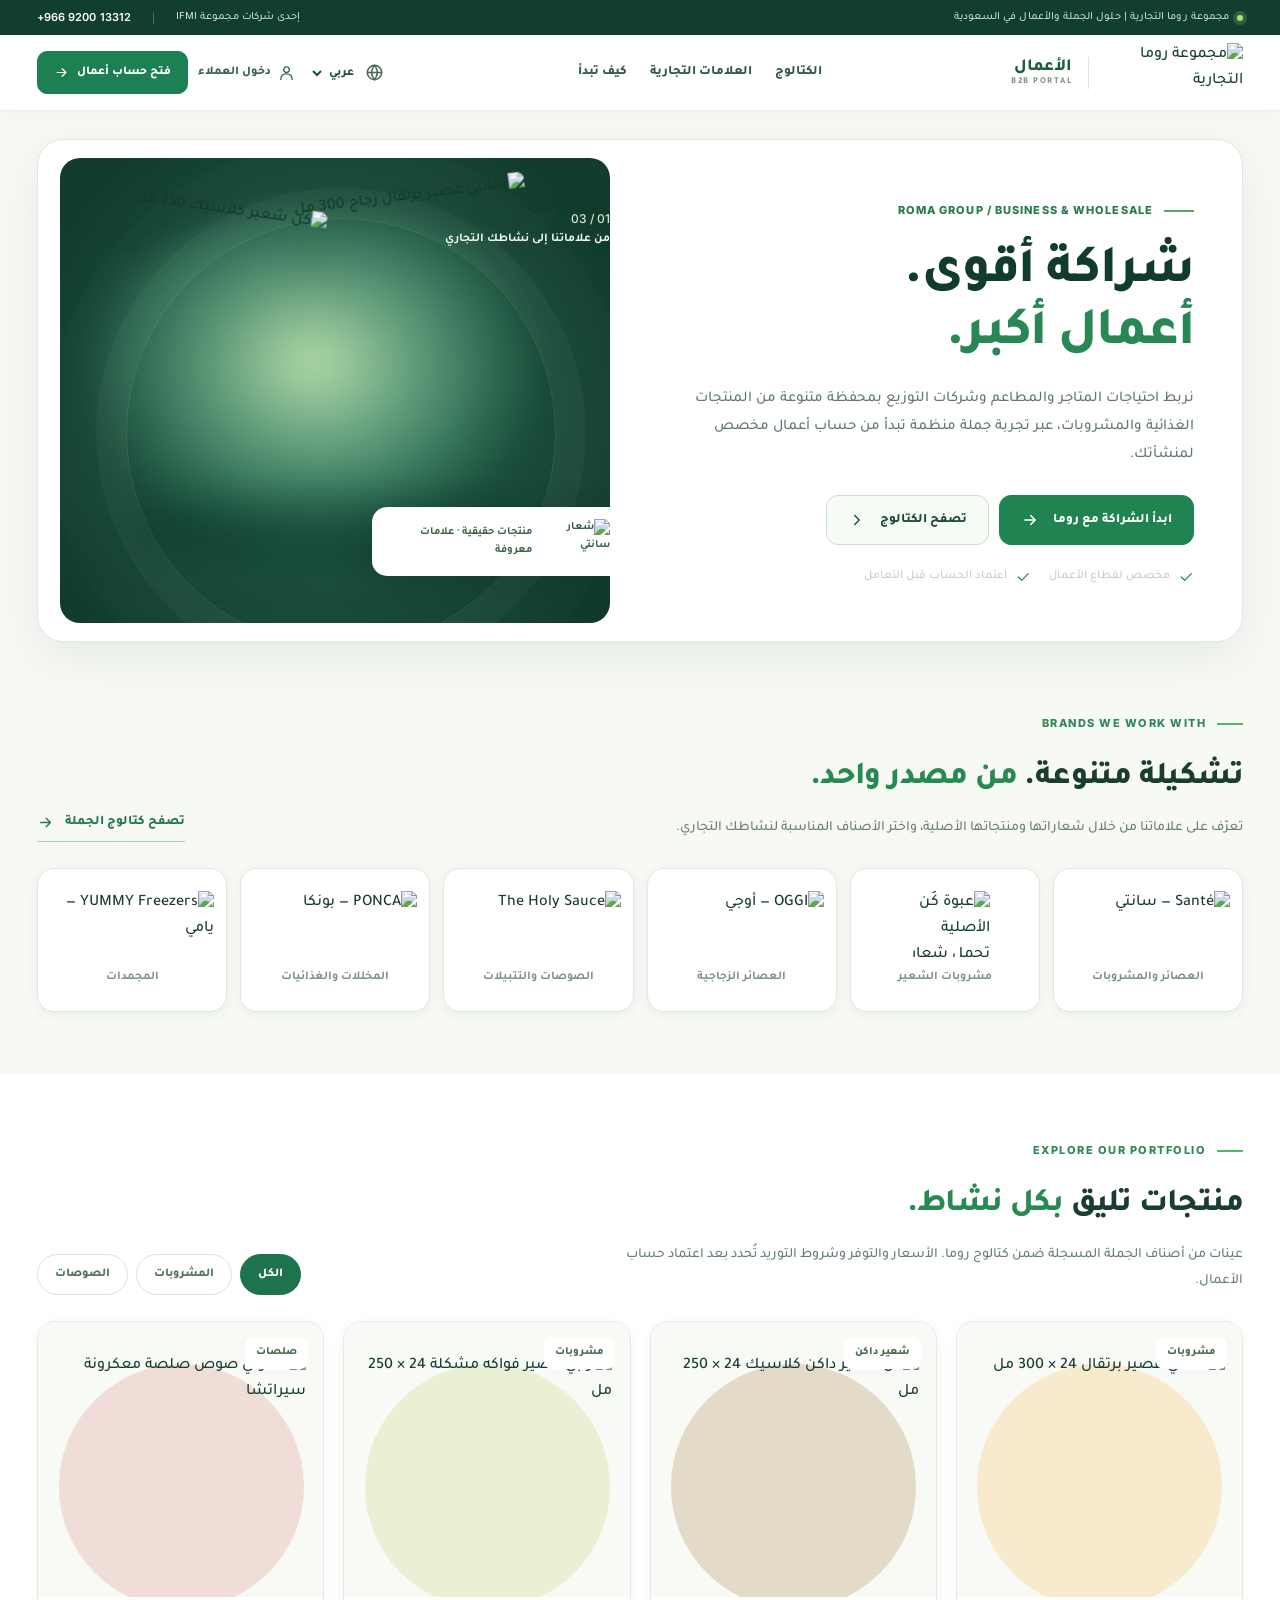
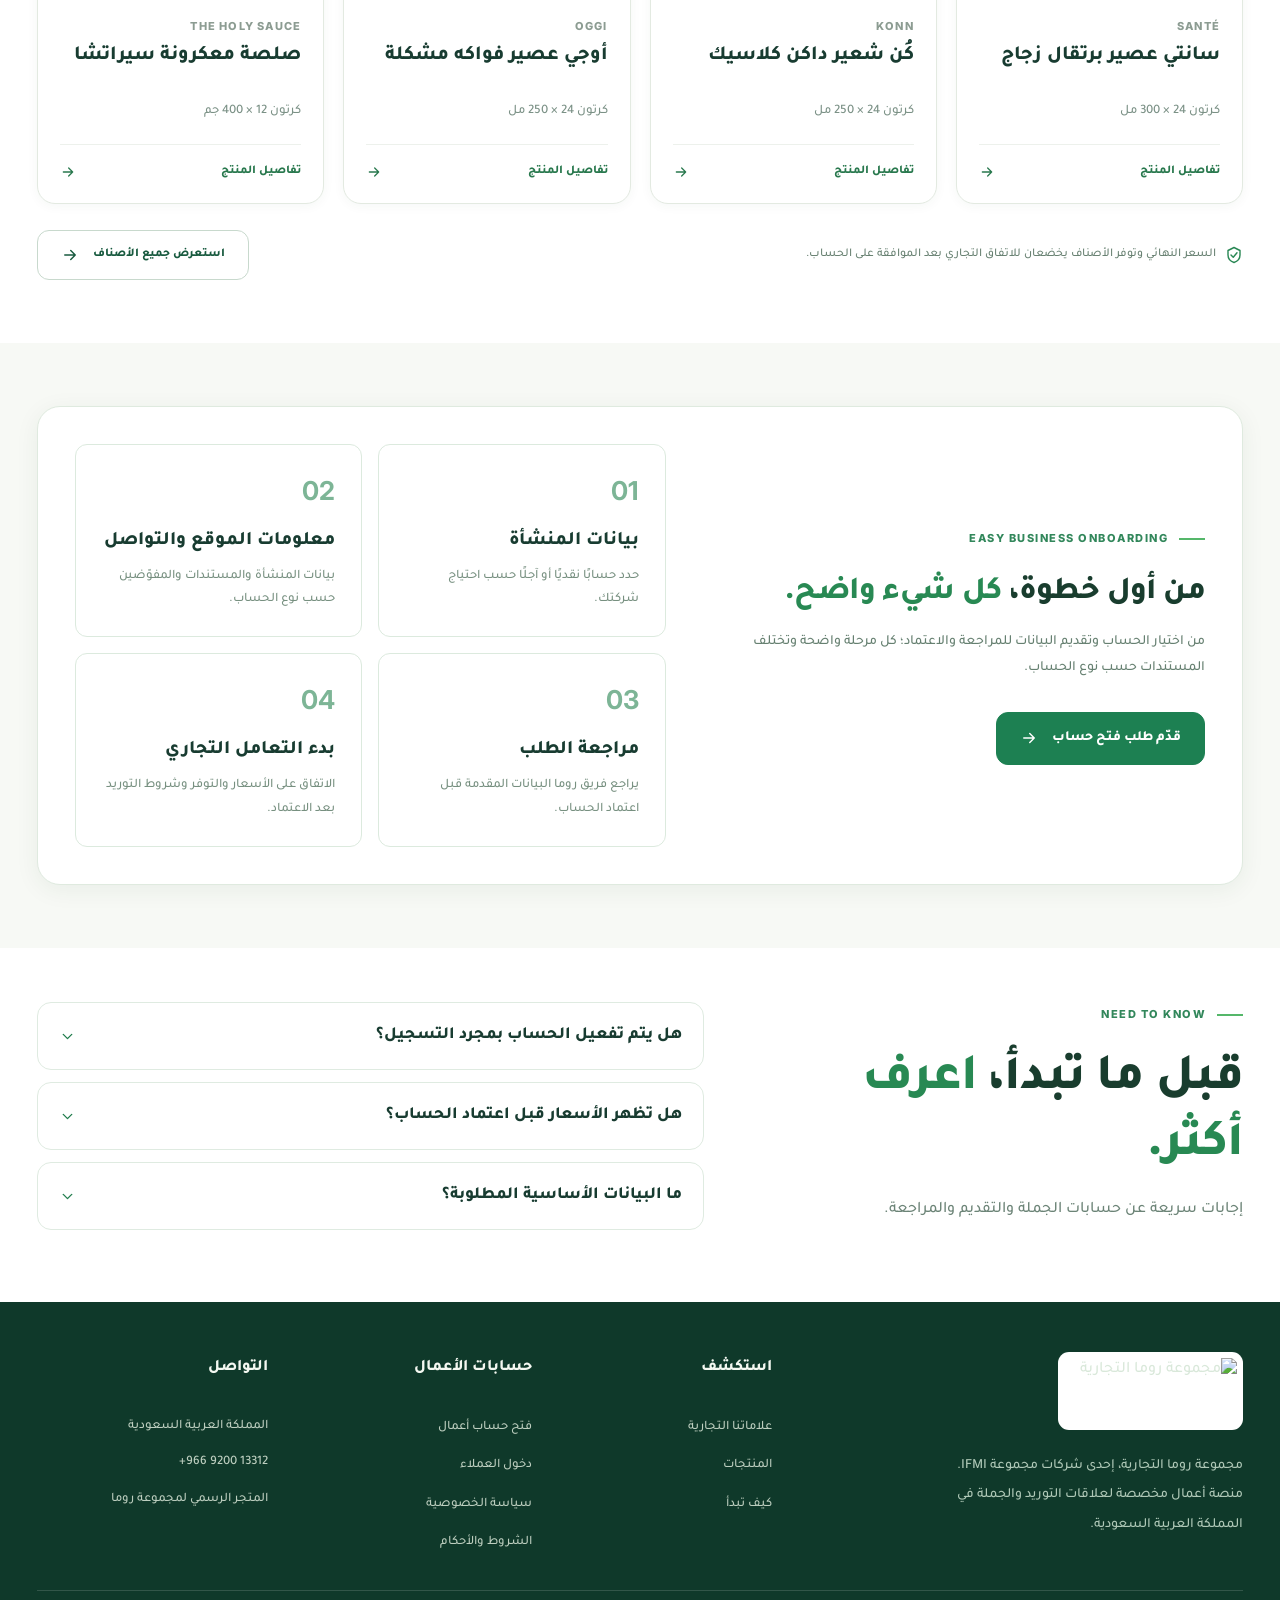
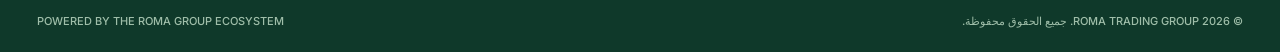
==== commit ecea786e: "Unify Roma B2B v5 identity, navigation and actual product catalog UX" ====
--- a/index.html
+++ b/index.html
@@ -8,7 +8,7 @@
 <link rel="icon" href="/assets.7903/branding/roma-r-64.png" type="image/png">
 <link rel="preconnect" href="https://fonts.googleapis.com"><link rel="preconnect" href="https://fonts.gstatic.com" crossorigin>
 <link href="https://fonts.googleapis.com/css2?family=Inter:wght@400;500;600;700;800&family=Tajawal:wght@400;500;600;700;800&display=swap" rel="stylesheet">
-<link rel="stylesheet" href="assets/b2b.css?v=20261103-v3"><script src="assets/b2b-locale.js?v=20261103-v3" defer></script><script src="assets/b2b.js?v=20261103-v3" defer></script>
+<link rel="stylesheet" href="assets/b2b.css?v=20261103-v3"><link rel="stylesheet" href="assets/roma-unified.css?v=20261103-v5"><script src="assets/b2b-locale.js?v=20261103-v3" defer></script><script src="assets/b2b.js?v=20261103-v3" defer></script><script src="assets/roma-unified.js?v=20261103-v5" defer></script>
 </head>
 <body data-page="home">
 <svg class="svg-sprite" xmlns="http://www.w3.org/2000/svg" aria-hidden="true">
@@ -30,12 +30,12 @@
 <div class="mini-top"><div class="container mini-inner"><span><span class="mini-dot"></span><span data-i18n="topline">مجموعة روما التجارية | حلول الجملة والأعمال في السعودية</span></span><span class="mini-right"><span data-i18n="ifmi">إحدى شركات مجموعة IFMI</span><span class="mini-separator"></span><a href="tel:+966920013312" dir="ltr">+966 9200 13312</a></span></div></div>
 <header class="site-header" id="top"><div class="container header-inner">
 <a href="index.html" class="brand-home" aria-label="Roma Trading Group — Home"><img src="/assets.7903/branding/roma-group-logo.png" width="173" height="68" alt="مجموعة روما التجارية"><span class="brand-divider"></span><span class="brand-side"><b data-i18n="business">الأعمال</b><small>B2B PORTAL</small></span></a>
-<nav class="desktop-nav" aria-label="Main navigation"><a href="#brands" data-i18n="navBrands">علاماتنا التجارية</a><a href="#products" data-i18n="navProducts">المنتجات</a><a href="#solutions" data-i18n="navSolutions">حلول الأعمال</a><a href="#how" data-i18n="navProcess">كيف تبدأ</a></nav>
+<nav class="desktop-nav" aria-label="Main navigation"><a href="/ar/catalog" data-catalog-link data-i18n="navProducts">الكتالوج</a><a href="#brands" data-i18n="navBrands">العلامات التجارية</a><a href="#how" data-i18n="navProcess">كيف تبدأ</a></nav>
 <div class="header-actions"><label class="language-control"><svg class="icon"><use href="#i-globe"/></svg><select id="langSelect" aria-label="Choose language"><option value="ar">عربي</option><option value="en">EN</option><option value="fr">FR</option><option value="de">DE</option><option value="es">ES</option></select></label>
 <a href="/portal.php?lang=ar#login" data-portal-link class="login-link"><svg class="icon"><use href="#i-user"/></svg><span data-i18n="login">دخول العملاء</span></a>
 <a href="apply.html" data-local-link class="btn btn-main header-cta"><span data-i18n="apply">فتح حساب أعمال</span><svg class="icon"><use href="#i-arrow"/></svg></a>
 <button class="mobile-toggle" id="mobileToggle" type="button" aria-controls="mobileMenu" aria-expanded="false" aria-label="Open navigation menu"><svg class="icon"><use href="#i-menu"/></svg></button></div>
-</div><nav class="mobile-menu" id="mobileMenu" hidden aria-label="Mobile navigation"><a href="#brands" data-i18n="navBrands">علاماتنا التجارية</a><a href="#products" data-i18n="navProducts">المنتجات</a><a href="#solutions" data-i18n="navSolutions">حلول الأعمال</a><a href="#how" data-i18n="navProcess">كيف تبدأ</a><a href="/portal.php?lang=ar#login" data-portal-link data-i18n="login">دخول العملاء</a><a href="apply.html" data-local-link data-i18n="apply">فتح حساب أعمال</a></nav></header>
+</div><nav class="mobile-menu" id="mobileMenu" hidden aria-label="Mobile navigation"><a href="/ar/catalog" data-catalog-link data-i18n="navProducts">الكتالوج</a><a href="#brands" data-i18n="navBrands">العلامات التجارية</a><a href="#how" data-i18n="navProcess">كيف تبدأ</a><a href="apply.html" data-local-link data-i18n="apply">فتح حساب أعمال</a><a href="/portal.php?lang=ar#login" data-portal-link data-i18n="login">دخول العملاء</a></nav></header>
 <main id="main">
 <section class="hero">
 <div class="container hero-grid">
@@ -43,7 +43,7 @@
 <div class="hero-eyebrow"><span class="hero-eyebrow-line"></span><span data-i18n="heroEyebrow">ROMA GROUP / BUSINESS & WHOLESALE</span></div>
 <h1><span data-i18n="heroH1a">شراكة أقوى.</span><br><em data-i18n="heroH1b">أعمال أكبر.</em></h1>
 <p class="hero-description" data-i18n="heroDesc">نربط احتياجات المتاجر والمطاعم وشركات التوزيع بمحفظة متنوعة من المنتجات الغذائية والمشروبات، عبر تجربة جملة منظمة تبدأ من حساب أعمال مخصص لمنشأتك.</p>
-<div class="hero-actions"><a class="btn btn-accent" href="apply.html" data-local-link><span data-i18n="heroAction">ابدأ الشراكة مع روما</span><svg class="icon"><use href="#i-arrow"/></svg></a><a class="btn btn-ghost" href="#brands"><span data-i18n="heroExplore">تعرّف على علاماتنا</span><svg class="icon"><use href="#i-chevron"/></svg></a></div>
+<div class="hero-actions"><a class="btn btn-accent" href="apply.html" data-local-link><span data-i18n="heroAction">ابدأ الشراكة مع روما</span><svg class="icon"><use href="#i-arrow"/></svg></a><a class="btn btn-ghost" href="/ar/catalog" data-catalog-link><span data-i18n="browseCatalog">تصفح الكتالوج</span><svg class="icon"><use href="#i-chevron"/></svg></a></div>
 <div class="hero-trust"><span><svg class="icon"><use href="#i-check"/></svg><span data-i18n="trust1">مخصص لقطاع الأعمال</span></span><span><svg class="icon"><use href="#i-check"/></svg><span data-i18n="trust2">اعتماد الحساب قبل التعامل</span></span></div>
 </div>
 <div class="hero-scene" aria-label="Roma Group original products">
@@ -60,46 +60,38 @@
 <section class="brands-section section" id="brands"><div class="container">
 <div class="section-head"><div><span class="kicker"><span class="kicker-line"></span><span data-i18n="brandsEyebrow">BRANDS WE WORK WITH</span></span><h2 data-i18n="brandsTitle">تشكيلة متنوعة. <span>من مصدر واحد.</span></h2><p data-i18n="brandsDesc">تعرّف على علاماتنا من خلال شعاراتها ومنتجاتها الأصلية، واختر الأصناف المناسبة لنشاطك التجاري.</p></div><a href="/ar/catalog" class="text-link"><span data-i18n="browseCatalog">تصفح كتالوج الجملة</span><svg class="icon"><use href="#i-arrow"/></svg></a></div>
 <div class="brand-logos">
-<a class="brand-logo-card" href="https://romagroup.sa/sante-%D8%B3%D8%A7%D9%86%D8%AA%D9%8A/brand-511295865" target="_blank" rel="noopener noreferrer" aria-label="Santé brand"><img src="https://cdn.salla.sa/pQdzXB/psgD2X2p87r7GVkRS6MTatwdpJ2NrmcWXh09opxi.png" alt="Santé — سانتي" loading="lazy"><span class="brand-logo-meta" data-i18n="brandSante">العصائر والمشروبات</span></a>
-<a class="brand-logo-card brand-konn" href="https://romagroup.sa/konn-classic-dark-malt-250ml-24-pac/p2103341297" target="_blank" rel="noopener noreferrer" aria-label="KONN brand"><img src="/roma-media.php?p=roma-2103341297&amp;slot=primary" alt="عبوة كُن الأصلية تحمل شعار KONN" loading="lazy"><span class="brand-logo-meta" data-i18n="brandKonn">مشروبات الشعير</span></a>
-<a class="brand-logo-card" href="https://romagroup.sa/%D8%A3%D9%88%D8%AC%D9%8A-oggi/brand-269454327" target="_blank" rel="noopener noreferrer" aria-label="OGGI brand"><img src="https://cdn.salla.sa/pQdzXB/bJ7kFMklLfhj4zM2yhqaDpkIS4oyPVuMgizuPqqQ.jpg" alt="OGGI — أوجي" loading="lazy"><span class="brand-logo-meta" data-i18n="brandOggi">العصائر الزجاجية</span></a>
-<a class="brand-logo-card" href="https://romagroup.sa/%D8%B0%D8%A7-%D9%87%D9%88%D9%84%D9%8A-%D8%B5%D9%88%D8%B5/brand-1650511031" target="_blank" rel="noopener noreferrer" aria-label="The Holy Sauce brand"><img src="https://cdn.salla.sa/pQdzXB/ylHeTXpeD1ADvRuoxrEZiERffIfYERPwfACH1THh.jpg" alt="The Holy Sauce" loading="lazy"><span class="brand-logo-meta" data-i18n="brandHoly">الصوصات والتتبيلات</span></a>
-<a class="brand-logo-card" href="https://romagroup.sa/%D8%A8%D9%88%D9%86%D9%83%D8%A7/brand-1068616177" target="_blank" rel="noopener noreferrer" aria-label="Ponca brand"><img src="https://cdn.salla.sa/pQdzXB/aqoLUXzN7zjYBup0bELdsLUtgZAkKlFhzywC9wv4.png" alt="PONCA — بونكا" loading="lazy"><span class="brand-logo-meta" data-i18n="brandPonca">المخللات والغذائيات</span></a>
-<a class="brand-logo-card" href="https://romagroup.sa/%D9%8A%D8%A7%D9%85%D9%8A-yummy/brand-984823846" target="_blank" rel="noopener noreferrer" aria-label="Yummy brand"><img src="https://cdn.salla.sa/pQdzXB/R3bpnCiW8NnLsncTA5Qu4BPB6uqmzgq0aKv7h5NE.jpg" alt="YUMMY Freezers — يامي" loading="lazy"><span class="brand-logo-meta" data-i18n="brandYummy">المجمدات</span></a>
+<a class="brand-logo-card" href="/ar/catalog?brand=sante" aria-label="Santé brand"><img src="https://cdn.salla.sa/pQdzXB/psgD2X2p87r7GVkRS6MTatwdpJ2NrmcWXh09opxi.png" alt="Santé — سانتي" loading="lazy"><span class="brand-logo-meta" data-i18n="brandSante">العصائر والمشروبات</span></a>
+<a class="brand-logo-card brand-konn" href="/ar/catalog?brand=konn" aria-label="KONN brand"><img src="/roma-media.php?p=roma-2103341297&amp;slot=primary" alt="عبوة كُن الأصلية تحمل شعار KONN" loading="lazy"><span class="brand-logo-meta" data-i18n="brandKonn">مشروبات الشعير</span></a>
+<a class="brand-logo-card" href="/ar/catalog?brand=oggi" aria-label="OGGI brand"><img src="https://cdn.salla.sa/pQdzXB/bJ7kFMklLfhj4zM2yhqaDpkIS4oyPVuMgizuPqqQ.jpg" alt="OGGI — أوجي" loading="lazy"><span class="brand-logo-meta" data-i18n="brandOggi">العصائر الزجاجية</span></a>
+<a class="brand-logo-card" href="/ar/catalog?brand=holy" aria-label="The Holy Sauce brand"><img src="https://cdn.salla.sa/pQdzXB/ylHeTXpeD1ADvRuoxrEZiERffIfYERPwfACH1THh.jpg" alt="The Holy Sauce" loading="lazy"><span class="brand-logo-meta" data-i18n="brandHoly">الصوصات والتتبيلات</span></a>
+<a class="brand-logo-card" href="/ar/catalog?brand=ponca" aria-label="Ponca brand"><img src="https://cdn.salla.sa/pQdzXB/aqoLUXzN7zjYBup0bELdsLUtgZAkKlFhzywC9wv4.png" alt="PONCA — بونكا" loading="lazy"><span class="brand-logo-meta" data-i18n="brandPonca">المخللات والغذائيات</span></a>
+<a class="brand-logo-card" href="/ar/catalog?brand=yummy" aria-label="Yummy brand"><img src="https://cdn.salla.sa/pQdzXB/R3bpnCiW8NnLsncTA5Qu4BPB6uqmzgq0aKv7h5NE.jpg" alt="YUMMY Freezers — يامي" loading="lazy"><span class="brand-logo-meta" data-i18n="brandYummy">المجمدات</span></a>
 </div>
 </div></section>
 <section class="products-section section" id="products"><div class="container">
 <div class="section-head"><div><span class="kicker"><span class="kicker-line"></span><span data-i18n="productsEyebrow">EXPLORE OUR PORTFOLIO</span></span><h2 data-i18n="productsTitle">منتجات تليق <span>بكل نشاط.</span></h2><p data-i18n="productsDesc">عينات من أصناف الجملة المسجلة ضمن كتالوج روما. الأسعار والتوفر وشروط التوريد تُحدد بعد اعتماد حساب الأعمال.</p></div>
 <div class="product-filters" role="group" aria-label="Product categories"><button type="button" data-filter="all" class="active" aria-pressed="true" data-i18n="filterAll">الكل</button><button type="button" data-filter="drinks" aria-pressed="false" data-i18n="filterDrinks">المشروبات</button><button type="button" data-filter="sauces" aria-pressed="false" data-i18n="filterSauces">الصوصات</button></div></div>
 <div class="product-grid">
-<article class="product-card" data-category="drinks"><a href="https://romagroup.sa/santi-orange-juice-24-packs-300ml/p2075596046" target="_blank" rel="noopener noreferrer" class="product-figure figure-sante"><span class="product-category" data-i18n="catBeverages">مشروبات</span><img src="/roma-media.php?p=roma-2075596046&amp;slot=primary" alt="سانتي عصير برتقال 24 × 300 مل" loading="lazy"></a><div class="product-content"><div class="product-brand">SANTÉ</div><h3 data-i18n="product1">سانتي عصير برتقال زجاج</h3><p data-i18n="pack1">كرتون 24 × 300 مل</p><a href="https://romagroup.sa/santi-orange-juice-24-packs-300ml/p2075596046" target="_blank" rel="noopener noreferrer" data-i18n="productDetail">تفاصيل المنتج <svg class="icon"><use href="#i-arrow"/></svg></a></div></article>
-<article class="product-card" data-category="drinks"><a href="https://romagroup.sa/konn-classic-dark-malt-250ml-24-pac/p2103341297" target="_blank" rel="noopener noreferrer" class="product-figure figure-konn"><span class="product-category" data-i18n="catMalt">شعير داكن</span><img src="/roma-media.php?p=roma-2103341297&amp;slot=primary" alt="كُن شعير داكن كلاسيك 24 × 250 مل" loading="lazy"></a><div class="product-content"><div class="product-brand">KONN</div><h3 data-i18n="product2">كُن شعير داكن كلاسيك</h3><p data-i18n="pack2">كرتون 24 × 250 مل</p><a href="https://romagroup.sa/konn-classic-dark-malt-250ml-24-pac/p2103341297" target="_blank" rel="noopener noreferrer" data-i18n="productDetail">تفاصيل المنتج <svg class="icon"><use href="#i-arrow"/></svg></a></div></article>
-<article class="product-card" data-category="drinks"><a href="https://romagroup.sa/ogi-mixed-fruit-juice-250ml-24-bottles/p411468453" target="_blank" rel="noopener noreferrer" class="product-figure figure-oggi"><span class="product-category" data-i18n="catBeverages">مشروبات</span><img src="/roma-media.php?p=roma-411468453&amp;slot=primary" alt="أوجي عصير فواكه مشكلة 24 × 250 مل" loading="lazy"></a><div class="product-content"><div class="product-brand">OGGI</div><h3 data-i18n="product3">أوجي عصير فواكه مشكلة</h3><p data-i18n="pack3">كرتون 24 × 250 مل</p><a href="https://romagroup.sa/ogi-mixed-fruit-juice-250ml-24-bottles/p411468453" target="_blank" rel="noopener noreferrer" data-i18n="productDetail">تفاصيل المنتج <svg class="icon"><use href="#i-arrow"/></svg></a></div></article>
-<article class="product-card" data-category="sauces"><a href="https://romagroup.sa/carton-sriracha-pasta-sauce-400g-x-12-pieces-the-holy-sauce/p2090362896" target="_blank" rel="noopener noreferrer" class="product-figure figure-holy"><span class="product-category" data-i18n="catSauces">صلصات</span><img src="/roma-media.php?p=roma-2090362896&amp;slot=primary" alt="ذا هولي صوص صلصة معكرونة سيراتشا" loading="lazy"></a><div class="product-content"><div class="product-brand">THE HOLY SAUCE</div><h3 data-i18n="product4">صلصة معكرونة سيراتشا</h3><p data-i18n="pack4">كرتون 12 × 400 جم</p><a href="https://romagroup.sa/carton-sriracha-pasta-sauce-400g-x-12-pieces-the-holy-sauce/p2090362896" target="_blank" rel="noopener noreferrer" data-i18n="productDetail">تفاصيل المنتج <svg class="icon"><use href="#i-arrow"/></svg></a></div></article>
+<article class="product-card" data-category="drinks"><a href="/ar/product/roma-2075596046" class="product-figure figure-sante"><span class="product-category" data-i18n="catBeverages">مشروبات</span><img src="/roma-media.php?p=roma-2075596046&amp;slot=primary" alt="سانتي عصير برتقال 24 × 300 مل" loading="lazy"></a><div class="product-content"><div class="product-brand">SANTÉ</div><h3 data-i18n="product1">سانتي عصير برتقال زجاج</h3><p data-i18n="pack1">كرتون 24 × 300 مل</p><a href="/ar/product/roma-2075596046" data-i18n="productDetail">تفاصيل المنتج <svg class="icon"><use href="#i-arrow"/></svg></a></div></article>
+<article class="product-card" data-category="drinks"><a href="/ar/product/roma-2103341297" class="product-figure figure-konn"><span class="product-category" data-i18n="catMalt">شعير داكن</span><img src="/roma-media.php?p=roma-2103341297&amp;slot=primary" alt="كُن شعير داكن كلاسيك 24 × 250 مل" loading="lazy"></a><div class="product-content"><div class="product-brand">KONN</div><h3 data-i18n="product2">كُن شعير داكن كلاسيك</h3><p data-i18n="pack2">كرتون 24 × 250 مل</p><a href="/ar/product/roma-2103341297" data-i18n="productDetail">تفاصيل المنتج <svg class="icon"><use href="#i-arrow"/></svg></a></div></article>
+<article class="product-card" data-category="drinks"><a href="/ar/product/roma-411468453" class="product-figure figure-oggi"><span class="product-category" data-i18n="catBeverages">مشروبات</span><img src="/roma-media.php?p=roma-411468453&amp;slot=primary" alt="أوجي عصير فواكه مشكلة 24 × 250 مل" loading="lazy"></a><div class="product-content"><div class="product-brand">OGGI</div><h3 data-i18n="product3">أوجي عصير فواكه مشكلة</h3><p data-i18n="pack3">كرتون 24 × 250 مل</p><a href="/ar/product/roma-411468453" data-i18n="productDetail">تفاصيل المنتج <svg class="icon"><use href="#i-arrow"/></svg></a></div></article>
+<article class="product-card" data-category="sauces"><a href="/ar/product/roma-2090362896" class="product-figure figure-holy"><span class="product-category" data-i18n="catSauces">صلصات</span><img src="/roma-media.php?p=roma-2090362896&amp;slot=primary" alt="ذا هولي صوص صلصة معكرونة سيراتشا" loading="lazy"></a><div class="product-content"><div class="product-brand">THE HOLY SAUCE</div><h3 data-i18n="product4">صلصة معكرونة سيراتشا</h3><p data-i18n="pack4">كرتون 12 × 400 جم</p><a href="/ar/product/roma-2090362896" data-i18n="productDetail">تفاصيل المنتج <svg class="icon"><use href="#i-arrow"/></svg></a></div></article>
 </div>
 <div class="product-bottom"><p><svg class="icon"><use href="#i-shield"/></svg><span data-i18n="productNote">السعر النهائي وتوفر الأصناف يخضعان للاتفاق التجاري بعد الموافقة على الحساب.</span></p><a href="/ar/catalog" class="btn btn-outline-dark"><span data-i18n="fullCatalog">استعرض جميع الأصناف</span><svg class="icon"><use href="#i-arrow"/></svg></a></div>
 </div></section>
-<section class="solutions-section section" id="solutions"><div class="container">
-<div class="section-head"><div><span class="kicker"><span class="kicker-line"></span><span data-i18n="solutionsEyebrow">WHO WE SERVE</span></span><h2 data-i18n="solutionsTitle">نفهم نشاطك. <span>ونبدأ من احتياجك.</span></h2><p data-i18n="solutionsDesc">مسار أعمال واضح لقطاعات مختلفة، من أول طلب حساب حتى تحديد المنتجات وشروط التوريد.</p></div></div>
-<div class="solutions-grid">
-<a class="solution-card" href="apply.html" data-local-link><span class="solution-num">01</span><div class="solution-icon"><svg class="icon"><use href="#i-store"/></svg></div><h3 data-i18n="sectorRetail">المتاجر والتجزئة</h3><p data-i18n="sectorRetailDesc">خيارات جملة مناسبة لنقاط البيع والمتاجر حسب طبيعة نشاطها.</p><span class="solution-more"><span data-i18n="discuss">ابدأ طلبك</span><svg class="icon"><use href="#i-arrow"/></svg></span></a>
-<a class="solution-card" href="apply.html" data-local-link><span class="solution-num">02</span><div class="solution-icon"><svg class="icon"><use href="#i-coffee"/></svg></div><h3 data-i18n="sectorHospitality">المطاعم والضيافة</h3><p data-i18n="sectorHospitalityDesc">منتجات ومقاسات متعددة لدعم احتياجات المطاعم والمقاهي والضيافة.</p><span class="solution-more"><span data-i18n="discuss">ابدأ طلبك</span><svg class="icon"><use href="#i-arrow"/></svg></span></a>
-<a class="solution-card" href="apply.html" data-local-link><span class="solution-num">03</span><div class="solution-icon"><svg class="icon"><use href="#i-truck"/></svg></div><h3 data-i18n="sectorDistribution">الموزعون والجملة</h3><p data-i18n="sectorDistributionDesc">تنسيق تجاري يبدأ بفهم نطاق التوزيع والمنتجات المطلوبة.</p><span class="solution-more"><span data-i18n="discuss">ابدأ طلبك</span><svg class="icon"><use href="#i-arrow"/></svg></span></a>
-</div></div></section>
 <section class="how-section section" id="how"><div class="container how-grid">
-<div class="how-intro"><span class="kicker"><span class="kicker-line"></span><span data-i18n="stepsEyebrow">EASY BUSINESS ONBOARDING</span></span><h2 data-i18n="stepsTitle">من أول خطوة، <span>كل شيء واضح.</span></h2><p data-i18n="stepsDesc">أربع مراحل بسيطة لبدء العلاقة التجارية. تقديم الطلب لا يعني الموافقة الفورية، ويخضع الحساب لمراجعة الفريق المختص.</p><a href="apply.html" data-local-link class="btn btn-main"><span data-i18n="startApplication">قدّم طلب فتح حساب</span><svg class="icon"><use href="#i-arrow"/></svg></a></div>
+<div class="how-intro"><span class="kicker"><span class="kicker-line"></span><span data-i18n="stepsEyebrow">EASY BUSINESS ONBOARDING</span></span><h2 data-i18n="stepsTitle">من أول خطوة، <span>كل شيء واضح.</span></h2><p data-i18n="stepsDesc">من اختيار الحساب وتقديم البيانات للمراجعة والاعتماد؛ كل مرحلة واضحة وتختلف المستندات حسب نوع الحساب.</p><a href="apply.html" data-local-link class="btn btn-main"><span data-i18n="startApplication">قدّم طلب فتح حساب</span><svg class="icon"><use href="#i-arrow"/></svg></a></div>
 <div class="how-steps">
-<div class="how-step"><b>01</b><div><h3 data-i18n="step1Title">بيانات المنشأة</h3><p data-i18n="step1Desc">معلومات الشركة ونشاطها والسجل التجاري.</p></div></div>
-<div class="how-step"><b>02</b><div><h3 data-i18n="step2Title">معلومات الموقع والتواصل</h3><p data-i18n="step2Desc">العنوان وبيانات مسؤول الحساب.</p></div></div>
+<div class="how-step"><b>01</b><div><h3 data-i18n="step1Title">بيانات المنشأة</h3><p data-i18n="step1Desc">حدد حسابًا نقديًا أو آجلًا حسب احتياج شركتك.</p></div></div>
+<div class="how-step"><b>02</b><div><h3 data-i18n="step2Title">معلومات الموقع والتواصل</h3><p data-i18n="step2Desc">بيانات المنشأة والمستندات والمفوّضين حسب نوع الحساب.</p></div></div>
 <div class="how-step"><b>03</b><div><h3 data-i18n="step3Title">مراجعة الطلب</h3><p data-i18n="step3Desc">يراجع فريق روما البيانات المقدمة قبل اعتماد الحساب.</p></div></div>
 <div class="how-step"><b>04</b><div><h3 data-i18n="step4Title">بدء التعامل التجاري</h3><p data-i18n="step4Desc">الاتفاق على الأسعار والتوفر وشروط التوريد بعد الاعتماد.</p></div></div>
 </div></div></section>
-<section class="cta-section"><div class="container"><div class="cta-panel"><div class="cta-mark"><img src="/assets.7903/branding/roma-r-192.png" alt="رمز روما"></div><div class="cta-content"><span data-i18n="ctaTag">ROMA BUSINESS</span><h2 data-i18n="ctaTitle">خلّ خطوتك الجاية مع روما.</h2><p data-i18n="ctaDesc">سجّل منشأتك اليوم وابدأ طلب التعاون التجاري عبر بوابة روما للأعمال.</p></div><a href="apply.html" data-local-link class="btn btn-light"><span data-i18n="ctaButton">طلب فتح حساب عميل</span><svg class="icon"><use href="#i-arrow"/></svg></a></div></div></section>
 <section class="faq-section section" id="faq"><div class="container faq-grid"><div><span class="kicker"><span class="kicker-line"></span><span data-i18n="faqEyebrow">NEED TO KNOW</span></span><h2 data-i18n="faqTitle">قبل ما تبدأ، <span>اعرف أكثر.</span></h2><p data-i18n="faqDesc">إجابات سريعة عن حسابات الجملة والتقديم والمراجعة.</p></div><div class="faq-list">
 <details><summary><span data-i18n="faqQ1">هل يتم تفعيل الحساب بمجرد التسجيل؟</span><svg class="icon"><use href="#i-chevron"/></svg></summary><p data-i18n="faqA1">لا، يُنشأ الحساب بحالة انتظار المراجعة إلى أن يعتمد فريق روما الطلب.</p></details>
 <details><summary><span data-i18n="faqQ2">هل تظهر الأسعار قبل اعتماد الحساب؟</span><svg class="icon"><use href="#i-chevron"/></svg></summary><p data-i18n="faqA2">تخضع أسعار الجملة والتوفر للاتفاق التجاري بعد مراجعة الحساب.</p></details>
-<details><summary><span data-i18n="faqQ3">ما البيانات الأساسية المطلوبة؟</span><svg class="icon"><use href="#i-chevron"/></svg></summary><p data-i18n="faqA3">معلومات المنشأة والسجل التجاري والعنوان ومسؤول التواصل، ثم بيانات تسجيل الدخول.</p></details>
+<details><summary><span data-i18n="faqQ3">ما البيانات الأساسية المطلوبة؟</span><svg class="icon"><use href="#i-chevron"/></svg></summary><p data-i18n="faqA3">السجل التجاري وبيانات المنشأة ومسؤول الحساب، وقد تُطلب مستندات إضافية للحساب الآجل.</p></details>
 </div></div></section>
 </main>
-<footer class="site-footer"><div class="container footer-main"><div class="footer-about"><img src="/assets.7903/branding/roma-group-logo.png" alt="مجموعة روما التجارية" width="182" height="72"><p data-i18n="footerAbout">مجموعة روما التجارية، إحدى شركات مجموعة IFMI. منصة أعمال مخصصة لعلاقات التوريد والجملة في المملكة العربية السعودية.</p></div><div class="footer-links"><h3 data-i18n="footerExplore">استكشف</h3><a href="#brands" data-i18n="navBrands">علاماتنا التجارية</a><a href="#products" data-i18n="navProducts">المنتجات</a><a href="#solutions" data-i18n="navSolutions">حلول الأعمال</a><a href="#how" data-i18n="navProcess">كيف تبدأ</a></div><div class="footer-links"><h3 data-i18n="footerAccount">حسابات الأعمال</h3><a href="apply.html" data-local-link data-i18n="apply">فتح حساب أعمال</a><a href="/portal.php?lang=ar#login" data-portal-link data-i18n="login">دخول العملاء</a><a href="/ar/privacy" data-i18n="privacy">سياسة الخصوصية</a><a href="/ar/terms" data-i18n="terms">الشروط والأحكام</a></div><div class="footer-contact"><h3 data-i18n="footerContact">التواصل</h3><p data-i18n="footerCountry">المملكة العربية السعودية</p><a href="tel:+966920013312" dir="ltr">+966 9200 13312</a><a href="https://romagroup.sa/" target="_blank" rel="noopener noreferrer" data-i18n="retailSite">المتجر الرسمي لمجموعة روما</a></div></div><div class="container footer-bottom"><span>© 2026 ROMA TRADING GROUP. <span data-i18n="rights">جميع الحقوق محفوظة.</span></span><span>POWERED BY THE ROMA GROUP ECOSYSTEM</span></div></footer>
+<footer class="site-footer"><div class="container footer-main"><div class="footer-about"><img src="/assets.7903/branding/roma-group-logo.png" alt="مجموعة روما التجارية" width="182" height="72"><p data-i18n="footerAbout">مجموعة روما التجارية، إحدى شركات مجموعة IFMI. منصة أعمال مخصصة لعلاقات التوريد والجملة في المملكة العربية السعودية.</p></div><div class="footer-links"><h3 data-i18n="footerExplore">استكشف</h3><a href="#brands" data-i18n="navBrands">علاماتنا التجارية</a><a href="#products" data-i18n="navProducts">المنتجات</a><a href="#how" data-i18n="navProcess">كيف تبدأ</a></div><div class="footer-links"><h3 data-i18n="footerAccount">حسابات الأعمال</h3><a href="apply.html" data-local-link data-i18n="apply">فتح حساب أعمال</a><a href="/portal.php?lang=ar#login" data-portal-link data-i18n="login">دخول العملاء</a><a href="/ar/privacy" data-i18n="privacy">سياسة الخصوصية</a><a href="/ar/terms" data-i18n="terms">الشروط والأحكام</a></div><div class="footer-contact"><h3 data-i18n="footerContact">التواصل</h3><p data-i18n="footerCountry">المملكة العربية السعودية</p><a href="tel:+966920013312" dir="ltr">+966 9200 13312</a><a href="https://romagroup.sa/" target="_blank" rel="noopener noreferrer" data-i18n="retailSite">المتجر الرسمي لمجموعة روما</a></div></div><div class="container footer-bottom"><span>© 2026 ROMA TRADING GROUP. <span data-i18n="rights">جميع الحقوق محفوظة.</span></span><span>POWERED BY THE ROMA GROUP ECOSYSTEM</span></div></footer>
 </body></html>
--- a/assets/roma-unified.css
+++ b/assets/roma-unified.css
@@ -0,0 +1,210 @@
+@import url('https://fonts.googleapis.com/css2?family=Tajawal:wght@400;500;600;700;800&display=swap');
+/*
+ Roma B2B — Unified interface v5
+ Same clean card surfaces, Tajawal type and forest-green palette across
+ website, product catalog, application wizard and existing customer portal.
+ No product/pricing/data changes in this stylesheet.
+*/
+:root{--roma-ux-forest:#103b2d;--roma-ux-deep:#0d3227;--roma-ux-green:#1f8252;--roma-ux-lime:#d7eea0;--roma-ux-paper:#f7f9f5;--roma-ux-white:#fff;--roma-ux-border:#dfeadf;--roma-ux-muted:#647c6b;--roma-ux-shadow:0 16px 48px rgba(16,59,45,.075);--font-ar:'Tajawal','Segoe UI',Tahoma,sans-serif}
+html{scroll-behavior:smooth}
+body,.site-shell,.site-shell *,#app,#app *{font-family:'Tajawal','Segoe UI',Tahoma,sans-serif}
+body{background:var(--roma-ux-paper)}
+button,select,input,textarea{font-family:'Tajawal','Segoe UI',Tahoma,sans-serif}
+:focus-visible{outline:3px solid #8ddaa6;outline-offset:3px}
+.site-header{box-shadow:0 2px 16px rgba(14,59,37,.035)}
+/* MAIN HOMEPAGE — use the successful registration look instead of giant dark billboard */
+body[data-page="home"]{background:var(--roma-ux-paper)}
+body[data-page="home"] .site-header{height:76px}
+body[data-page="home"] .header-inner{gap:18px}
+body[data-page="home"] .desktop-nav{gap:23px}
+body[data-page="home"] .desktop-nav a{font-weight:800;font-size:13px;color:#315947}
+body[data-page="home"] .desktop-nav a:hover{color:#18814e}
+body[data-page="home"] .hero{background:var(--roma-ux-paper);color:var(--roma-ux-forest);padding:28px 0 6px;overflow:visible}
+body[data-page="home"] .hero:before,body[data-page="home"] .hero:after{display:none}
+body[data-page="home"] .hero-grid{background:white;border:1px solid var(--roma-ux-border);border-radius:26px;box-shadow:var(--roma-ux-shadow);padding:18px 22px;min-height:0;grid-template-columns:1.04fr .96fr;gap:14px}
+body[data-page="home"] .hero-copy{padding:36px 26px 32px;max-width:none}
+body[data-page="home"] .hero-eyebrow{color:#277a4c;font-size:11px;font-weight:800;letter-spacing:1.1px}
+body[data-page="home"] .hero-eyebrow-line{background:#5aa56e}
+body[data-page="home"] .hero h1{font-size:clamp(40px,4.15vw,62px);line-height:1.16;letter-spacing:-1.2px;margin:19px 0 19px;color:var(--roma-ux-forest)}
+body[data-page="home"] .hero h1 em{color:#288755;font-style:normal}
+body[data-page="home"] .hero-description{color:#607969;font-size:15px;line-height:1.85;max-width:530px}
+body[data-page="home"] .hero-actions{margin-top:27px;display:flex;gap:10px;flex-wrap:wrap}
+body[data-page="home"] .hero-actions .btn{min-height:50px;border-radius:12px;font-size:13px;font-weight:800;box-shadow:none;padding:0 21px}
+body[data-page="home"] .btn-accent{background:#208452;color:white;border:1px solid #208452}
+body[data-page="home"] .btn-accent:hover{background:#156f43;color:white}
+body[data-page="home"] .btn-ghost{background:#f7fbf6;color:#194c35;border:1px solid #c9dfd0}
+body[data-page="home"] .btn-ghost:hover{background:#e9f6e8;color:#194c35;border-color:#b7d4b9}
+body[data-page="home"] .hero-trust{margin-top:22px;color:#4a8060;font-size:12px;gap:18px}
+body[data-page="home"] .hero-trust svg{color:#1e8a51}
+body[data-page="home"] .hero-scene{height:465px;min-height:465px;border-radius:20px;overflow:hidden;background:radial-gradient(circle at 49% 53%,#306c51 0%,#1e523e 40%,#103b2d 88%);isolation:isolate}
+body[data-page="home"] .scene-glow{opacity:.85}
+body[data-page="home"] .scene-ring{border-color:#d0edbc21}
+body[data-page="home"] .scene-caption{color:#ecf9e6}
+body[data-page="home"] .scene-floating{box-shadow:0 14px 40px #08241b32}
+body[data-page="home"] .hero-bottom-rule{display:none}
+body[data-page="home"] .section{padding:63px 0;scroll-margin-top:86px}
+body[data-page="home"] .section-head{margin-bottom:26px;align-items:end}
+body[data-page="home"] .section-head h2,body[data-page="home"] .how-intro h2{font-size:clamp(26px,2.5vw,40px);line-height:1.35;letter-spacing:-.6px}
+body[data-page="home"] .section-head p,body[data-page="home"] .how-intro p{font-size:14px;color:#668071}
+body[data-page="home"] .brands-section{background:var(--roma-ux-paper)}
+body[data-page="home"] .brand-logo-card{height:144px;border-radius:17px;gap:11px;border-color:#e1e9de;box-shadow:0 3px 12px #143d2810}
+body[data-page="home"] .brand-logo-card img{max-height:66px;object-fit:contain}
+body[data-page="home"] .brand-logo-card:hover{transform:translateY(-3px);box-shadow:0 14px 32px #193e2912}
+body[data-page="home"] .products-section{background:white}
+body[data-page="home"] .product-card{border-radius:18px;box-shadow:0 2px 12px #143d270b}
+body[data-page="home"] .product-figure{background:#f8faf6;min-height:230px}
+body[data-page="home"] .product-figure img{object-fit:contain;max-height:210px}
+body[data-page="home"] .product-bottom{margin-top:26px}
+body[data-page="home"] .how-section{background:var(--roma-ux-paper)}
+body[data-page="home"] .how-grid{background:white;border:1px solid var(--roma-ux-border);border-radius:23px;padding:37px;box-shadow:0 5px 24px #133b2510}
+body[data-page="home"] .how-intro p{line-height:1.85}
+body[data-page="home"] .how-step{border-radius:12px}
+body[data-page="home"] .faq-section{padding:54px 0 72px;background:white}
+body[data-page="home"] .site-footer{background:#0f392a}
+body[data-page="home"] .footer-main{padding-top:50px;padding-bottom:35px}
+body[data-page="home"] .footer-links a{line-height:1.95}
+/* ACCOUNT / TRACKING / REVIEW shared system */
+body.application-page{background:var(--roma-ux-paper)}
+.application-page .site-header{height:76px}
+.application-page .header-inner{gap:16px}
+.application-page .apply-background{background:radial-gradient(circle at 88% 11%,#e9f4df 0,transparent 42%),var(--roma-ux-paper)}
+.application-page .apply-card{border:1px solid var(--roma-ux-border);box-shadow:var(--roma-ux-shadow);border-radius:24px}
+.application-page .flow-card{background:white}
+.application-page .apply-aside{border-radius:24px}
+.application-page .field input,.application-page .field select,.application-page .field textarea{border-color:#d9e6da;border-radius:11px}
+.application-page .field input:focus,.application-page .field select:focus,.application-page .field textarea:focus{border-color:#258759;box-shadow:0 0 0 3px #23845419}
+.application-page .btn-main{background:var(--roma-ux-green);border-color:var(--roma-ux-green)}
+.application-page .form-progress,.application-page .flow-progress{border-radius:20px}
+.application-page .flow-screen h2{color:var(--roma-ux-forest)}
+.application-page .flow-hint{background:#f0f6ed}
+/* LEGACY PUBLIC CATALOG — restyle original dynamic catalogue, keep live data and paging */
+.site-shell{background:var(--roma-ux-paper)}
+.site-shell .topbar{background:#153e30!important;min-height:29px}
+.site-shell .topbar .container{min-height:29px;font-size:10px}
+.site-shell .retail-top-link{font-size:10px}
+.site-shell .site-header{position:sticky;top:0;z-index:80;background:#fff;border-bottom:1px solid var(--roma-ux-border);box-shadow:0 2px 14px #183c3010}
+.site-shell .header-row{min-height:78px;gap:18px}
+.site-shell .site-logo img{width:155px!important;height:auto!important;max-height:63px;object-fit:contain}
+.site-shell .main-nav{gap:17px}
+.site-shell .main-nav a{font-size:13px;font-weight:800;white-space:nowrap;color:#365c44}
+.site-shell .main-nav a:nth-child(n+5){display:none}
+.site-shell .retail-main-cta{display:none!important}
+.site-shell .header-actions{gap:10px}
+.site-shell .account-link{background:var(--roma-ux-green)!important;color:#fff!important;border:1px solid var(--roma-ux-green)!important;border-radius:11px!important;font-weight:800!important;font-size:12px!important;padding:11px 16px!important;white-space:nowrap}
+.site-shell .lang-picker{border:1px solid #dae6da;border-radius:10px;font-size:12px}
+.site-shell .section-cap{width:min(1240px,calc(100% - 60px));margin:24px auto 0;border-radius:22px;min-height:0;padding:43px 48px;background:linear-gradient(120deg,#154938 0%,#103b2d 72%,#1e684c 100%);box-shadow:0 16px 36px #163b2416;text-align:start}
+.site-shell .section-cap:before,.site-shell .section-cap:after{opacity:.35}
+.site-shell .section-cap h1{font-size:clamp(30px,3.3vw,46px);line-height:1.35;margin:10px 0 8px;font-weight:800}
+.site-shell .section-cap p{font-size:14px;line-height:1.75;max-width:720px;margin:0}
+.site-shell .section-cap .cap-index{font-size:11px;letter-spacing:1px}
+.site-shell .container.spaced{padding-top:33px;padding-bottom:45px}
+.site-shell .filters{background:white;border:1px solid #dde8df;border-radius:17px;padding:15px;box-shadow:0 3px 16px #173a2710}
+.site-shell .filters form{display:grid;grid-template-columns:minmax(240px,2fr) minmax(130px,1fr) minmax(120px,1fr) auto;gap:11px;align-items:center}
+.site-shell .filters input,.site-shell .filters select{height:48px;min-height:48px;border:1px solid #d8e7d9!important;border-radius:10px!important;background:#fbfdfb;color:#274e37;font-size:13px;padding:0 14px}
+.site-shell .filters button{height:48px;padding:0 20px;border:0!important;border-radius:11px!important;background:var(--roma-ux-green)!important;color:white!important;font-weight:800;font-size:12px}
+.site-shell .results-count{font-family:Inter,Tajawal,sans-serif;font-size:11px;letter-spacing:.7px;color:#718b78}
+.site-shell .product-grid{display:grid;grid-template-columns:repeat(4,minmax(0,1fr));gap:15px}
+.site-shell .p-card{overflow:hidden;background:white;border:1px solid #dfeadf;border-radius:18px;box-shadow:0 4px 20px #122f230c;min-width:0;transition:box-shadow .2s,transform .2s}
+.site-shell .p-card:hover{transform:translateY(-3px);box-shadow:0 18px 35px #183f2d15}
+.site-shell .p-media{background:#f8faf8;min-height:250px;height:250px;padding:14px;display:flex;align-items:center;justify-content:center;position:relative}
+.site-shell .p-media img{object-fit:contain;width:100%;height:208px;max-width:100%;max-height:208px}
+.site-shell .p-media .pack-pill{z-index:2;font-size:10px;background:white;color:#2c5a3e;border:1px solid #d5e7d6;border-radius:50px;padding:7px 10px}
+.site-shell .p-copy{padding:17px 15px 16px}
+.site-shell .p-copy .micro{font-size:11px;color:#288655;font-weight:700}
+.site-shell .p-copy h3{font-size:15px;line-height:1.55;min-height:46px;margin:10px 0}
+.site-shell .p-copy h3 a{color:#1a4330}
+.site-shell .p-note{color:#718875;font-size:11px}
+.site-shell .p-bottom{border-top:1px solid #edf0e9;padding-top:11px;gap:8px;display:flex;align-items:center;justify-content:space-between}
+.site-shell .p-bottom span{font-size:10px;color:#6d856f}
+.site-shell .round-btn{flex:0 0 34px;width:34px;height:34px;background:#e8f6e9;color:#24764b;border-radius:10px}
+.site-shell .pagination{display:flex;justify-content:center;gap:12px;align-items:center;margin-top:28px}
+.site-shell .pagination a{color:#1d7548;border:1px solid #d5e5d7;background:white;padding:10px 17px;border-radius:10px}
+.site-shell .site-footer{background:#113d2f;color:#e7f4eb}
+.site-shell .site-footer a{color:#def1e2}
+.site-shell .product-main{padding-top:32px;padding-bottom:20px;gap:28px}
+.site-shell .product-info h1{font-weight:800;line-height:1.32;font-size:clamp(28px,2.9vw,40px)}
+.site-shell .product-stage{border:1px solid #dfeadf;border-radius:20px;background:white}
+.site-shell .article-panel,.site-shell .info-panel{border:1px solid var(--roma-ux-border);border-radius:18px;background:white}
+/* Old client login: same typography and card palette, keep every login control operative. */
+#app{background:var(--roma-ux-paper)}
+.roma-website-header{background:#fff!important;border-bottom:1px solid var(--roma-ux-border)!important;box-shadow:0 2px 15px #103b2d0a!important}
+.roma-header-row{min-height:75px!important}
+.roma-website-logo img{width:160px!important;height:auto!important;max-height:64px;object-fit:contain}
+.roma-website-nav{gap:19px}
+.roma-website-nav a{font-weight:800!important;font-size:13px!important;color:#365a47!important}
+.roma-website-nav a:nth-child(n+4){display:none}
+.roma-retail-cta{display:none!important}
+.roma-account-cta{background:var(--roma-ux-green)!important;color:#fff!important;border-radius:11px!important;border:0!important;padding:11px 16px!important}
+.roma-header-ops select{border:1px solid #dce7df!important;border-radius:10px!important;background:white!important;font-size:12px!important}
+.roma-mobile-nav nav>a:nth-child(n+4):not([href="#login"]){display:none}
+.roma-mobile-nav nav .roma-retail-cta{display:none!important}
+#app input,#app select,#app textarea{border-color:#dbe8db;border-radius:11px}
+#app button{font-family:var(--font-ar)}
+#app [class*="login-card"],#app [class*="auth-card"],#app [class*="login-panel"]{border-radius:22px!important;border:1px solid var(--roma-ux-border)!important;box-shadow:var(--roma-ux-shadow)!important}
+#app [class*="login-card"] button[type="submit"],#app [class*="auth-card"] button[type="submit"]{background:var(--roma-ux-green)!important;border-radius:11px!important}
+@media(max-width:1150px){
+ body[data-page="home"] .hero-grid{grid-template-columns:1fr 1fr}
+ body[data-page="home"] .hero-copy{padding:28px 9px}
+ body[data-page="home"] .hero-scene{height:420px;min-height:420px}
+ .site-shell .section-cap{width:calc(100% - 44px)}
+ .site-shell .main-nav a:nth-child(n+4){display:none}
+}
+@media(max-width:800px){
+ body[data-page="home"] .hero{padding-top:16px}
+ body[data-page="home"] .hero-grid{display:flex;flex-direction:column;align-items:stretch;padding:14px;gap:4px}
+ body[data-page="home"] .hero-copy{padding:23px 14px 7px}
+ body[data-page="home"] .hero h1{font-size:clamp(36px,9vw,46px);margin:12px 0 15px;letter-spacing:-.6px}
+ body[data-page="home"] .hero-description{font-size:14px;line-height:1.8}
+ body[data-page="home"] .hero-actions{margin-top:19px}
+ body[data-page="home"] .hero-actions .btn{min-height:47px;font-size:12px}
+ body[data-page="home"] .hero-trust{gap:12px;margin-top:15px;font-size:11px}
+ body[data-page="home"] .hero-scene{height:280px;min-height:280px}
+ body[data-page="home"] .scene-floating{transform:scale(.8);transform-origin:bottom left}
+ body[data-page="home"] .section{padding:46px 0}
+ body[data-page="home"] .brand-logo-card{height:128px;padding:12px 9px}
+ body[data-page="home"] .how-grid{padding:20px}
+ .site-shell .section-cap{margin-top:14px;padding:30px 24px;width:calc(100% - 28px);border-radius:19px}
+ .site-shell .section-cap h1{font-size:32px}
+ .site-shell .section-cap p{font-size:13px}
+ .site-shell .container.spaced{padding-top:24px;padding-bottom:30px}
+ .site-shell .filters form{grid-template-columns:1fr 1fr;gap:10px}
+ .site-shell .filters input{grid-column:1/-1}
+ .site-shell .filters button{grid-column:1/-1}
+ .site-shell .product-grid{grid-template-columns:repeat(2,minmax(0,1fr));gap:11px}
+ .site-shell .p-media{height:183px;min-height:183px}
+ .site-shell .p-media img{height:155px;max-height:155px}
+ .site-shell .p-copy{padding:13px 11px}
+ .site-shell .p-copy h3{font-size:13px;min-height:62px;margin:7px 0}
+ .site-shell .p-bottom span{font-size:10px;line-height:1.5}
+ .site-shell .p-media .pack-pill{font-size:9px;padding:6px}
+ .site-shell .main-nav{display:none}
+ .site-shell .header-row{min-height:67px}
+ .site-shell .site-logo img{width:134px!important;max-height:56px}
+ .roma-website-logo img{width:130px!important;max-height:55px}
+ .roma-website-header,.roma-header-row{min-height:69px!important}
+ .application-page .site-header{min-height:72px;height:auto}
+ .application-page .header-inner{min-height:72px}
+}
+@media(max-width:390px){
+ body[data-page="home"] .hero-scene{height:246px;min-height:246px}
+ body[data-page="home"] .hero-copy{padding-inline:7px}
+ .site-shell .filters{padding:11px}
+ .site-shell .filters form{gap:7px}
+ .site-shell .p-media{height:155px;min-height:155px}
+ .site-shell .p-media img{height:130px;max-height:130px}
+}
+@media(prefers-reduced-motion:reduce){*{scroll-behavior:auto!important;animation-duration:.01ms!important;transition-duration:.01ms!important}}
+
+/* Final overrides: legacy engine used high-specificity green header paint. */
+body:has(.site-shell){font-family:'Tajawal','Segoe UI',Tahoma,sans-serif!important}
+.site-shell .topbar,.site-shell .site-header{border-color:#dce9dc!important}
+.site-shell .retail-top-link{display:none!important}
+.site-shell .site-header{border-bottom:1px solid #e2ebe2!important}
+.application-page .header-actions>a.login-link{white-space:nowrap}
+.application-page .site-header .header-actions{gap:11px}
+@media(max-width:650px){
+ .application-page .header-actions>.login-link{display:none}
+ .ux-breadcrumb{display:flex!important;flex-wrap:wrap;align-items:center;gap:7px;font-size:12px;font-weight:700;color:#547665;padding:0 0 15px}
+ .ux-breadcrumb a{color:#1e8250}
+}
+.ux-breadcrumb{display:none}
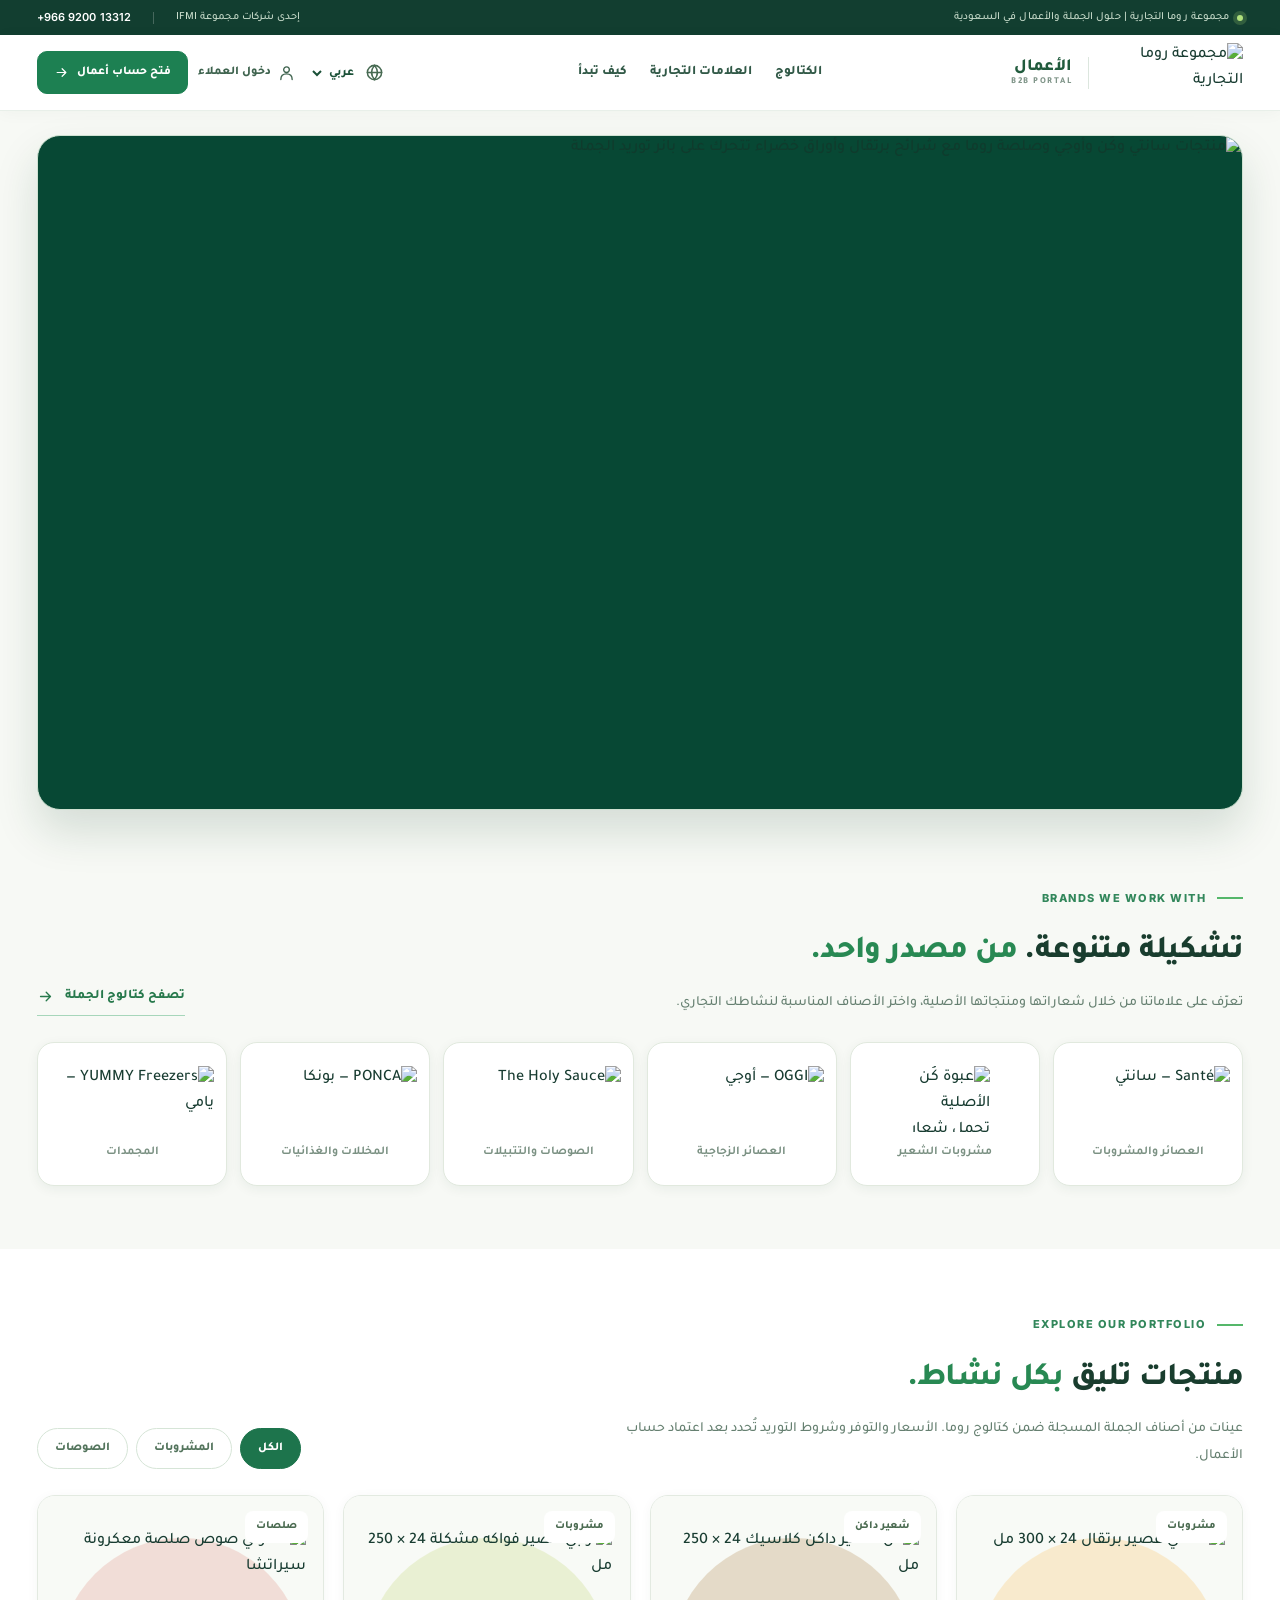
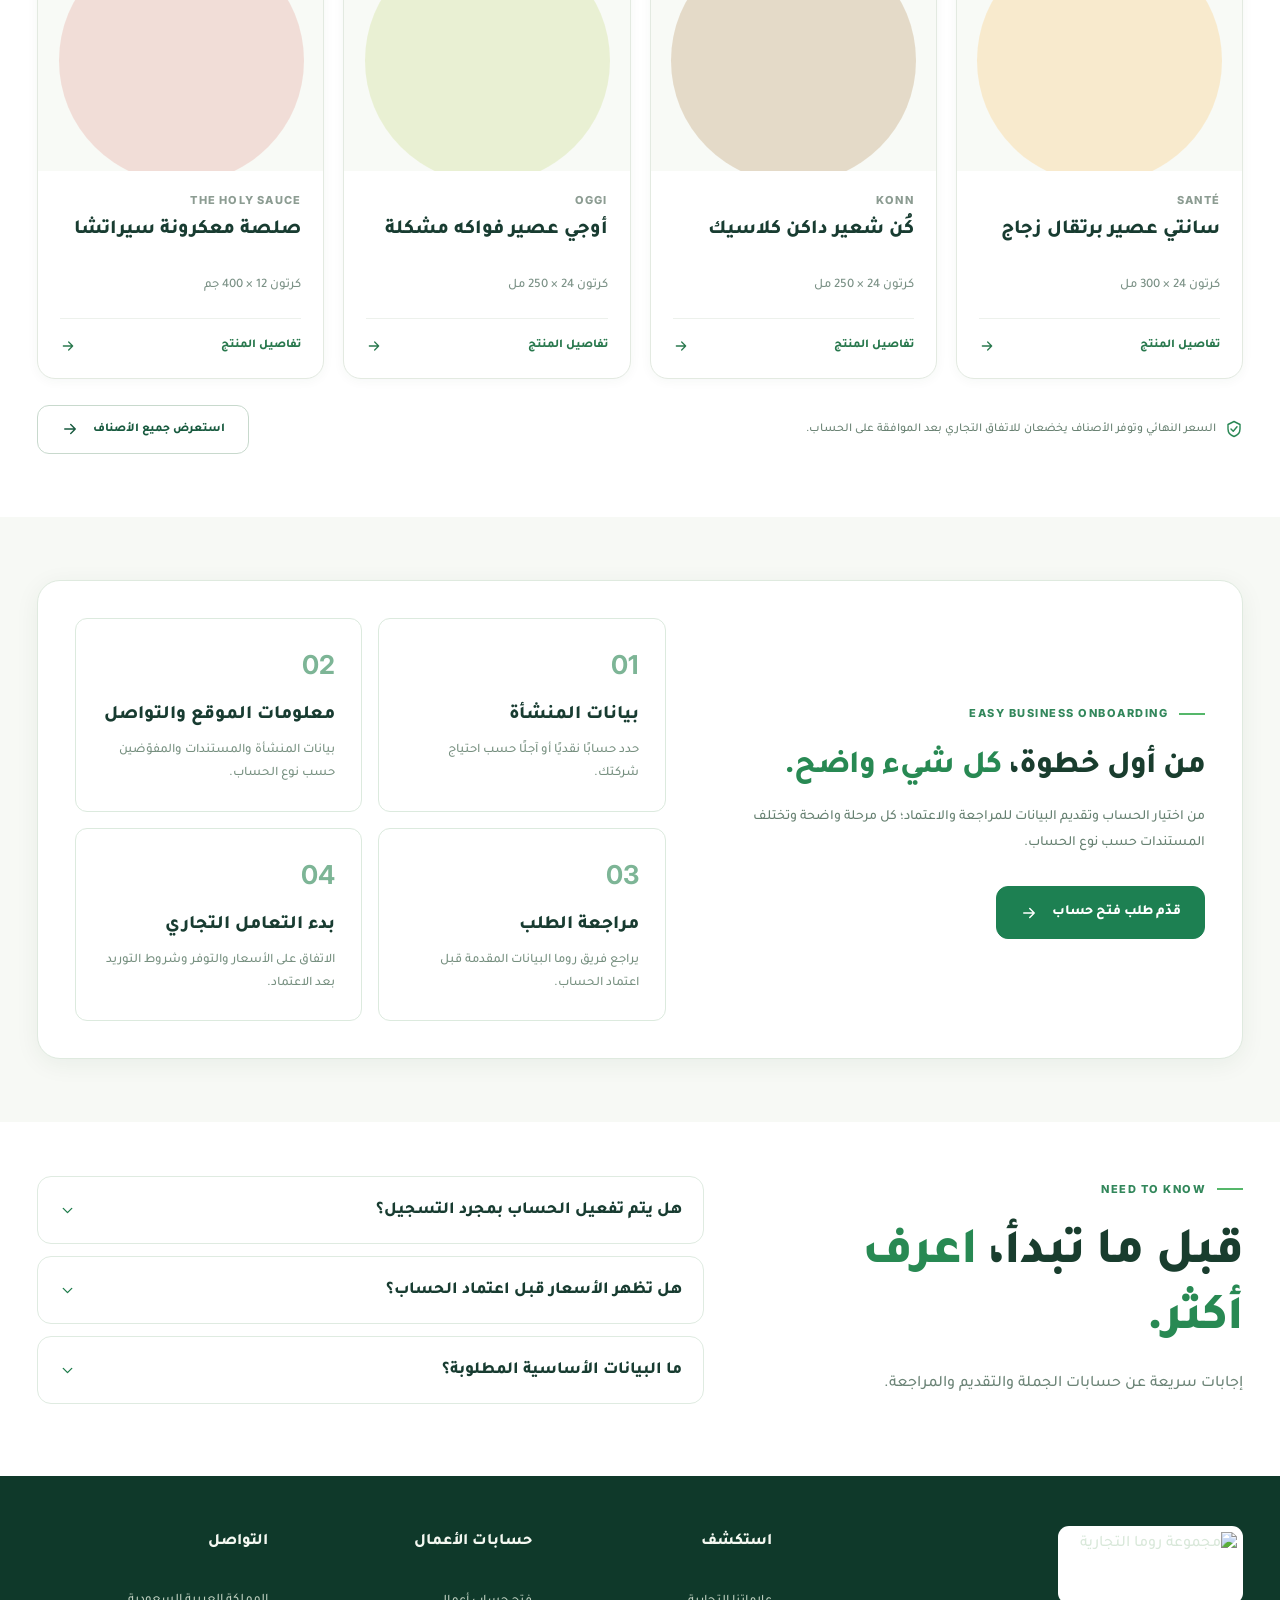
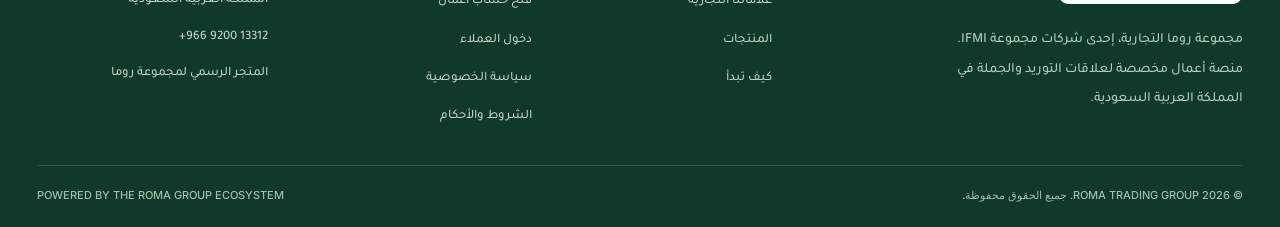
==== commit f640ca7f: "Add animated Roma B2B banner with accessible desktop hotspots and responsive mobile fallback" ====
--- a/index.html
+++ b/index.html
@@ -8,7 +8,7 @@
 <link rel="icon" href="/assets.7903/branding/roma-r-64.png" type="image/png">
 <link rel="preconnect" href="https://fonts.googleapis.com"><link rel="preconnect" href="https://fonts.gstatic.com" crossorigin>
 <link href="https://fonts.googleapis.com/css2?family=Inter:wght@400;500;600;700;800&family=Tajawal:wght@400;500;600;700;800&display=swap" rel="stylesheet">
-<link rel="stylesheet" href="assets/b2b.css?v=20261103-v3"><link rel="stylesheet" href="assets/roma-unified.css?v=20261103-v5"><script src="assets/b2b-locale.js?v=20261103-v3" defer></script><script src="assets/b2b.js?v=20261103-v3" defer></script><script src="assets/roma-unified.js?v=20261103-v5" defer></script>
+<link rel="stylesheet" href="assets/b2b.css?v=20261103-v3"><link rel="stylesheet" href="assets/roma-unified.css?v=20261103-v5"><link rel="stylesheet" href="assets/roma-motion-hero.css?v=20261105-v1"><script src="assets/b2b-locale.js?v=20261103-v3" defer></script><script src="assets/b2b.js?v=20261103-v3" defer></script><script src="assets/roma-unified.js?v=20261103-v5" defer></script>
 </head>
 <body data-page="home">
 <svg class="svg-sprite" xmlns="http://www.w3.org/2000/svg" aria-hidden="true">
@@ -37,7 +37,25 @@
 <button class="mobile-toggle" id="mobileToggle" type="button" aria-controls="mobileMenu" aria-expanded="false" aria-label="Open navigation menu"><svg class="icon"><use href="#i-menu"/></svg></button></div>
 </div><nav class="mobile-menu" id="mobileMenu" hidden aria-label="Mobile navigation"><a href="/ar/catalog" data-catalog-link data-i18n="navProducts">الكتالوج</a><a href="#brands" data-i18n="navBrands">العلامات التجارية</a><a href="#how" data-i18n="navProcess">كيف تبدأ</a><a href="apply.html" data-local-link data-i18n="apply">فتح حساب أعمال</a><a href="/portal.php?lang=ar#login" data-portal-link data-i18n="login">دخول العملاء</a></nav></header>
 <main id="main">
-<section class="hero">
+<section class="hero roma-gif-enabled">
+<div class="container roma-motion-banner">
+<div class="roma-motion-frame" aria-label="بانر روما للأعمال المتحرك بمنتجات سانتي وكُن وأوجي والمكونات الطبيعية">
+<img class="roma-motion-image" src="/assets/roma-b2b-hero-generated.gif?v=20261105" width="832" height="466" alt="منتجات سانتي وكُن وأوجي وصلصة روما مع شرائح برتقال وأوراق خضراء تتحرك على بانر توريد الجملة" fetchpriority="high" decoding="async">
+<img class="roma-motion-poster" src="/assets/roma-b2b-hero-poster.jpg?v=20261105" width="832" height="466" alt="" aria-hidden="true">
+<div class="roma-motion-hotspots">
+<a class="roma-motion-hit catalog" href="/ar/catalog" data-catalog-link aria-label="تصفح كتالوج روما" title="تصفح الكتالوج"><span class="roma-motion-visual-hidden" data-i18n="browseCatalog">تصفح الكتالوج</span></a>
+<a class="roma-motion-hit apply" href="apply.html" data-local-link aria-label="ابدأ الشراكة مع روما" title="ابدأ الشراكة مع روما"><span class="roma-motion-visual-hidden" data-i18n="heroAction">ابدأ الشراكة مع روما</span></a>
+</div></div>
+<div class="roma-motion-mobile-copy">
+<span class="eyebrow" data-i18n="heroEyebrow">ROMA GROUP / BUSINESS &amp; WHOLESALE</span>
+<h2><span data-i18n="heroH1a">شراكة أقوى.</span> <em data-i18n="heroH1b">أعمال أكبر.</em></h2>
+<p data-i18n="heroDesc">نربط احتياجات المتاجر والمطاعم وشركات التوزيع بمحفظة متنوعة من المنتجات الغذائية والمشروبات، عبر تجربة جملة منظمة تبدأ من حساب أعمال مخصص لمنشأتك.</p>
+<div class="roma-motion-mobile-actions">
+<a class="btn btn-accent" href="apply.html" data-local-link><span data-i18n="heroAction">ابدأ الشراكة مع روما</span></a>
+<a class="btn btn-ghost" href="/ar/catalog" data-catalog-link><span data-i18n="browseCatalog">تصفح الكتالوج</span></a>
+</div></div></div>
+<div class="roma-original-hero">
+
 <div class="container hero-grid">
 <div class="hero-copy">
 <div class="hero-eyebrow"><span class="hero-eyebrow-line"></span><span data-i18n="heroEyebrow">ROMA GROUP / BUSINESS & WHOLESALE</span></div>
@@ -56,7 +74,8 @@
 </div>
 </div>
 <div class="hero-bottom-rule"><div class="container"><span>ROMA TRADING GROUP</span><span>SAUDI ARABIA · B2B</span><span>SCROLL TO DISCOVER <span aria-hidden="true">↓</span></span></div></div>
-</section>
+
+</div></section>
 <section class="brands-section section" id="brands"><div class="container">
 <div class="section-head"><div><span class="kicker"><span class="kicker-line"></span><span data-i18n="brandsEyebrow">BRANDS WE WORK WITH</span></span><h2 data-i18n="brandsTitle">تشكيلة متنوعة. <span>من مصدر واحد.</span></h2><p data-i18n="brandsDesc">تعرّف على علاماتنا من خلال شعاراتها ومنتجاتها الأصلية، واختر الأصناف المناسبة لنشاطك التجاري.</p></div><a href="/ar/catalog" class="text-link"><span data-i18n="browseCatalog">تصفح كتالوج الجملة</span><svg class="icon"><use href="#i-arrow"/></svg></a></div>
 <div class="brand-logos">
--- a/assets/roma-motion-hero.css
+++ b/assets/roma-motion-hero.css
@@ -0,0 +1,33 @@
+/* ROMA B2B — animated wholesale hero, 2026-11-05.
+   Motion remains a GIF; invisible overlays are real keyboard-operable links.
+   Other languages keep the prior semantic HTML hero. */
+body[data-page="home"] .hero.roma-gif-enabled{background:#f7f9f5;padding:24px 0 12px;overflow:visible}
+body[data-page="home"] .hero.roma-gif-enabled::before,body[data-page="home"] .hero.roma-gif-enabled::after{display:none}
+body[data-page="home"] .roma-original-hero{display:none}
+body[data-page="home"] .roma-motion-banner{display:block;max-width:1240px;margin:0 auto}
+body[data-page="home"] .roma-motion-frame{position:relative;width:100%;aspect-ratio:832/466;background:#074834 url('/assets/roma-b2b-hero-poster.jpg?v=20261105') center/cover no-repeat;border:1px solid #cfe2d2;border-radius:23px;overflow:hidden;isolation:isolate;box-shadow:0 22px 44px rgba(17,67,38,.15)}
+body[data-page="home"] .roma-motion-image,body[data-page="home"] .roma-motion-poster{display:block;position:absolute;inset:0;width:100%;height:100%;object-fit:cover;object-position:center;user-select:none;pointer-events:none}
+body[data-page="home"] .roma-motion-poster{display:none}
+body[data-page="home"] .roma-motion-visual-hidden{position:absolute!important;width:1px!important;height:1px!important;padding:0!important;margin:-1px!important;overflow:hidden!important;clip:rect(0,0,0,0)!important;white-space:nowrap!important;border:0!important}
+body[data-page="home"] .roma-motion-hotspots{position:absolute;inset:0;z-index:2}
+body[data-page="home"] .roma-motion-hit{position:absolute;display:block;border:2px solid transparent;border-radius:14px;background:transparent;cursor:pointer;transition:border-color .16s,box-shadow .16s}
+body[data-page="home"] .roma-motion-hit:hover,body[data-page="home"] .roma-motion-hit:focus-visible{border-color:#cbf0b9;box-shadow:0 0 0 4px rgba(196,255,173,.18);outline:none}
+body[data-page="home"] .roma-motion-hit.catalog{left:55.5%;top:61.5%;width:18.8%;height:11%}
+body[data-page="home"] .roma-motion-hit.apply{left:74.8%;top:61.5%;width:22.1%;height:11%}
+body[data-page="home"] .roma-motion-mobile-copy{display:none}
+html:not([lang="ar"]) body[data-page="home"] .roma-motion-banner{display:none}
+html:not([lang="ar"]) body[data-page="home"] .roma-original-hero{display:block}
+@media(max-width:760px){
+ body[data-page="home"] .hero.roma-gif-enabled{padding:14px 0 10px}
+ body[data-page="home"] .roma-motion-frame{border-radius:15px;box-shadow:0 12px 28px rgba(13,58,30,.14)}
+ body[data-page="home"] .roma-motion-hotspots{display:none}
+ body[data-page="home"] .roma-motion-mobile-copy{display:block;margin:13px 0 0;padding:22px 18px 21px;background:#fff;border:1px solid #dce9d9;border-radius:17px;box-shadow:0 5px 20px rgba(14,61,36,.05);text-align:right}
+ body[data-page="home"] .roma-motion-mobile-copy .eyebrow{display:block;color:#298457;font-size:11px;font-weight:800;letter-spacing:.06em}
+ body[data-page="home"] .roma-motion-mobile-copy h2{color:#123e30;font-size:clamp(25px,7.2vw,36px);line-height:1.35;margin:9px 0 8px}
+ body[data-page="home"] .roma-motion-mobile-copy h2 em{color:#21834e;font-style:normal}
+ body[data-page="home"] .roma-motion-mobile-copy p{color:#617969;font-size:12px;line-height:1.8;margin:0}
+ body[data-page="home"] .roma-motion-mobile-actions{display:grid;grid-template-columns:1fr 1fr;gap:9px;margin-top:15px}
+ body[data-page="home"] .roma-motion-mobile-actions .btn{min-height:44px;padding:10px 7px;border-radius:10px;text-align:center;justify-content:center;font-size:12px;white-space:normal;gap:5px}
+}
+@media(max-width:370px){body[data-page="home"] .roma-motion-mobile-actions{grid-template-columns:1fr}}
+@media(prefers-reduced-motion:reduce){body[data-page="home"] .roma-motion-image{display:none}body[data-page="home"] .roma-motion-poster{display:block}}
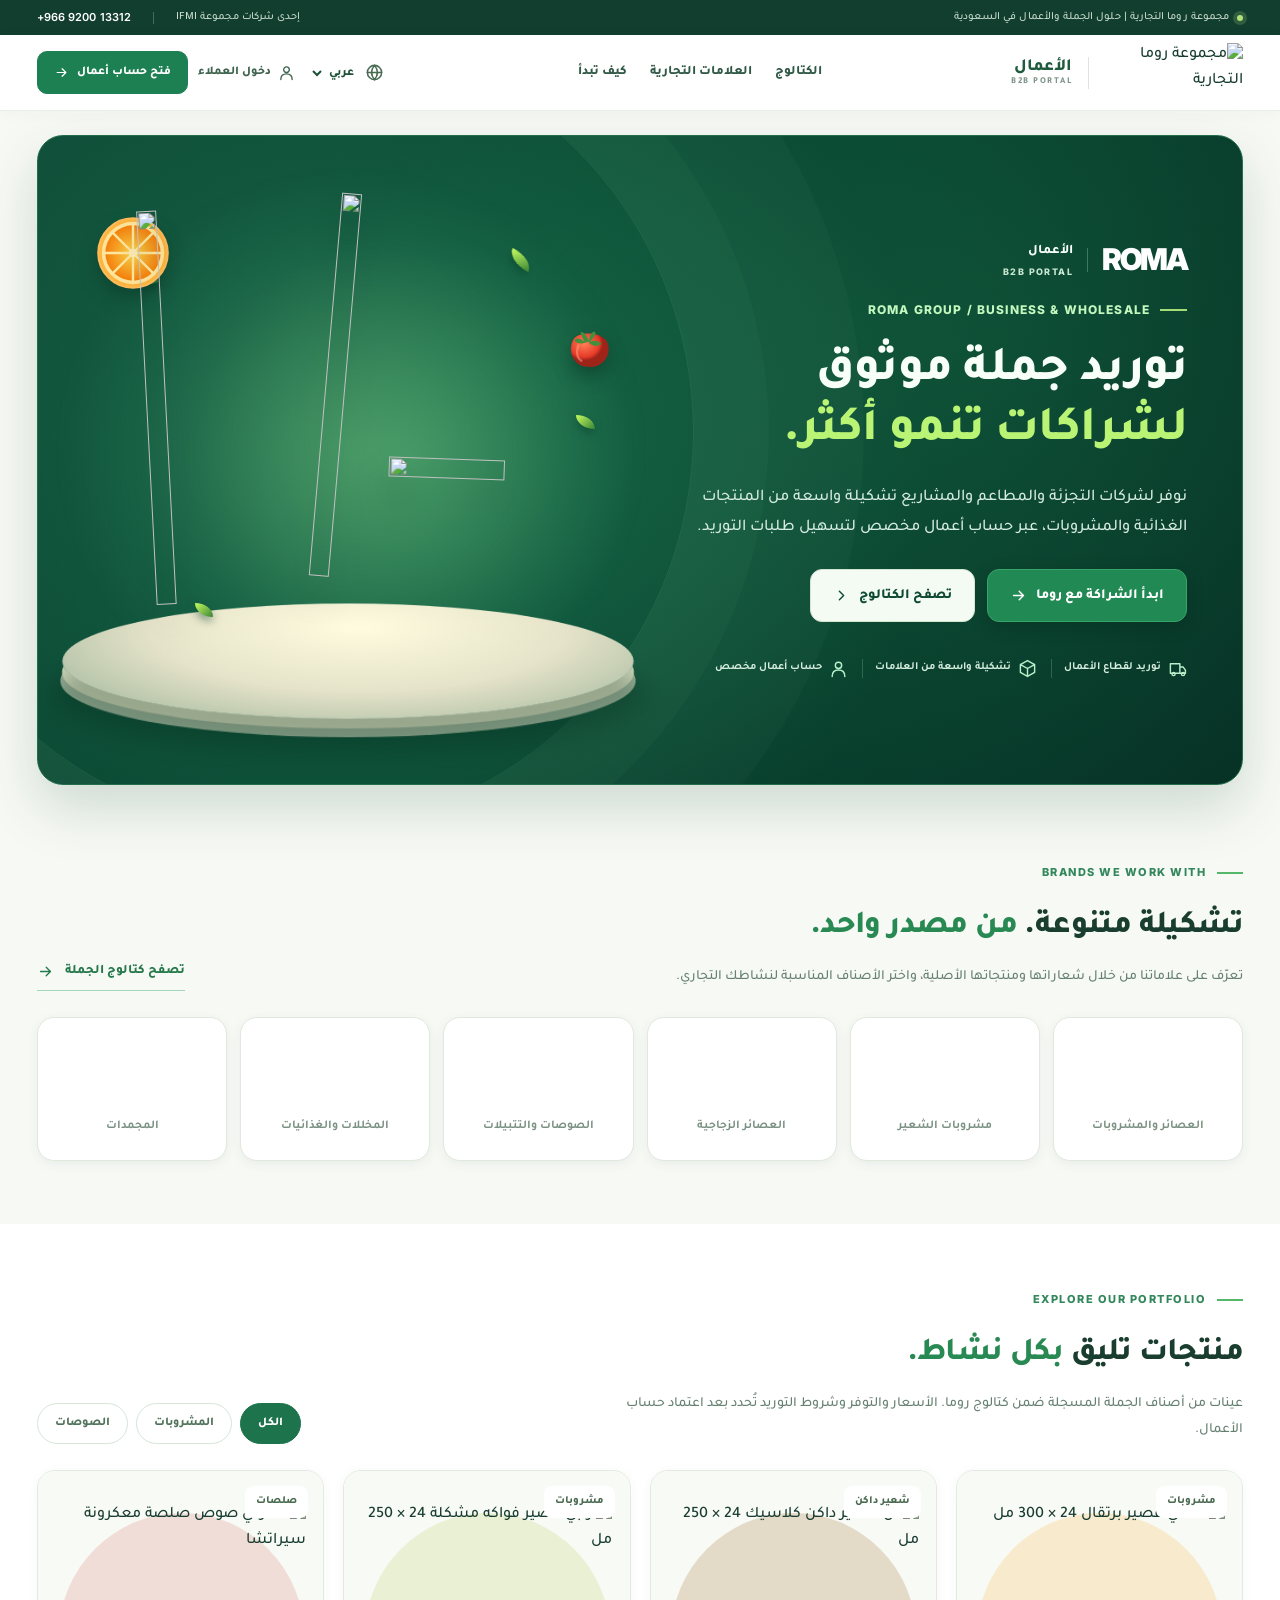
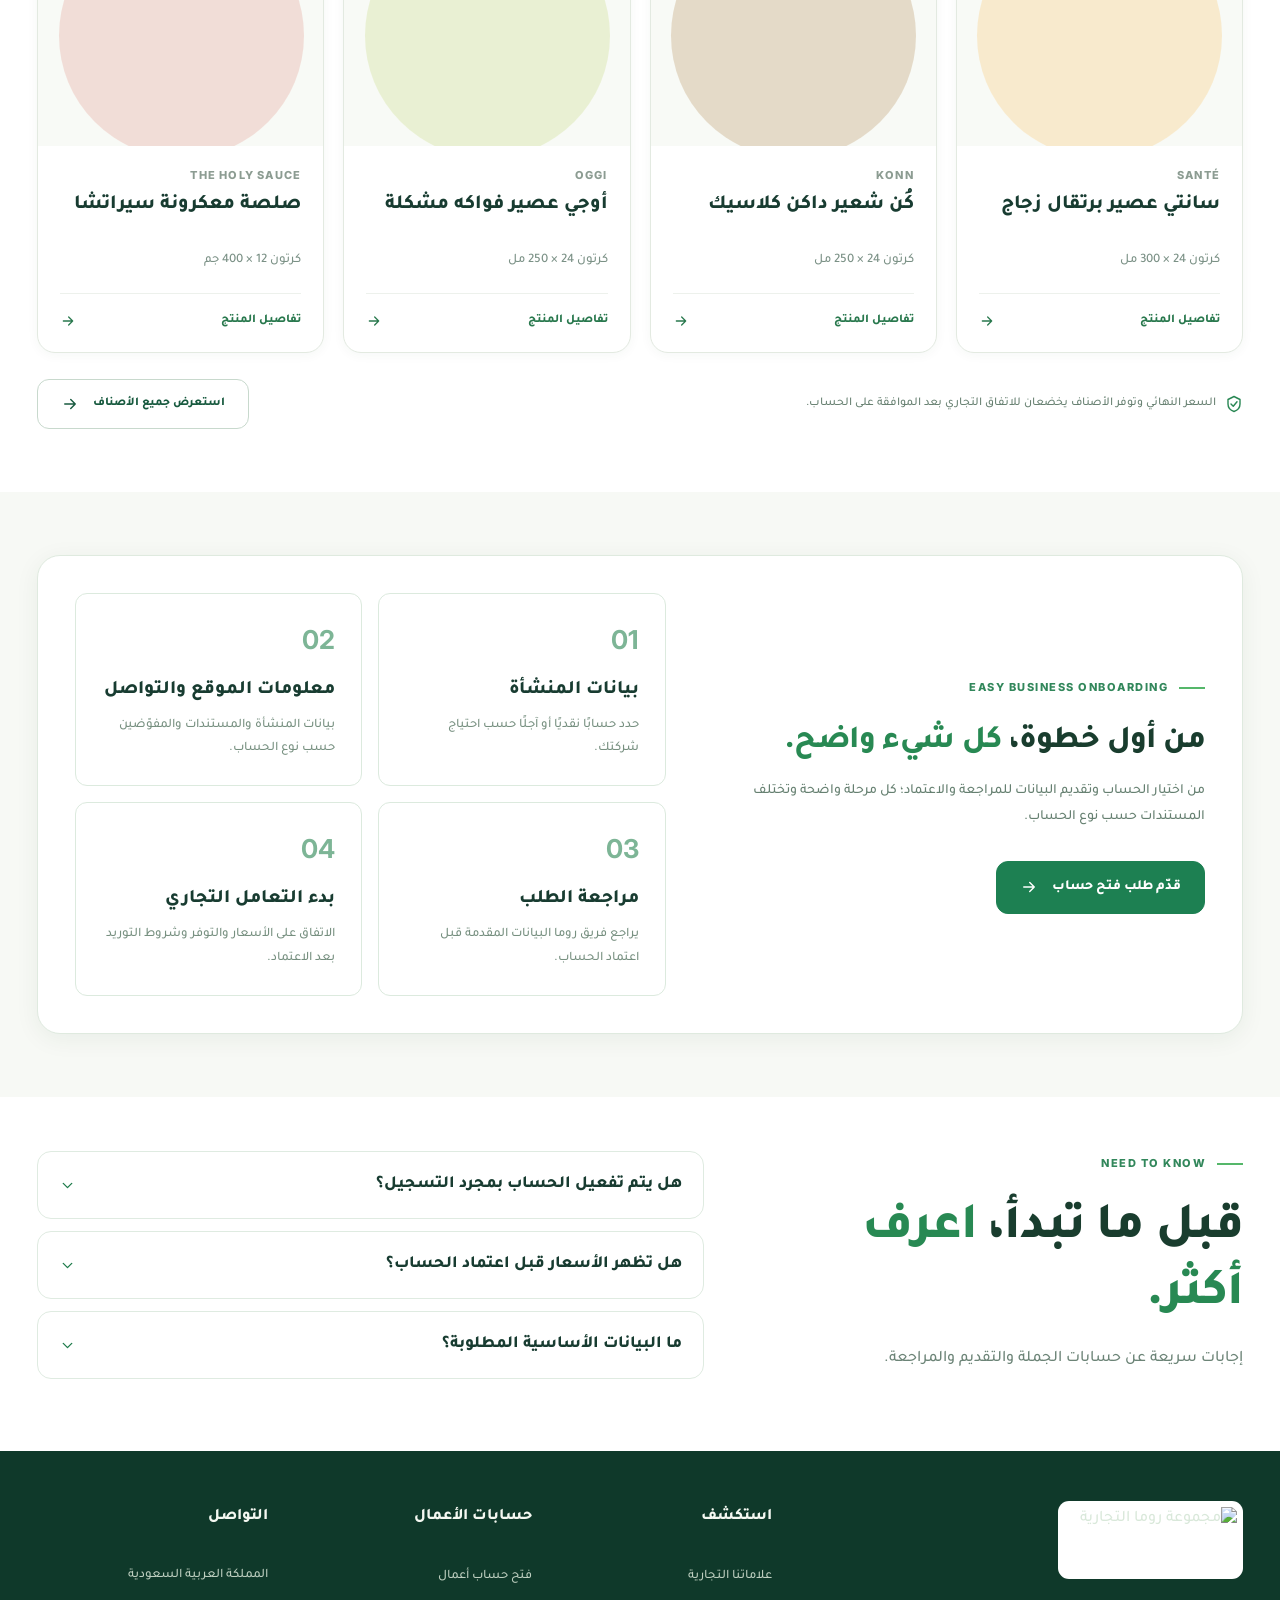
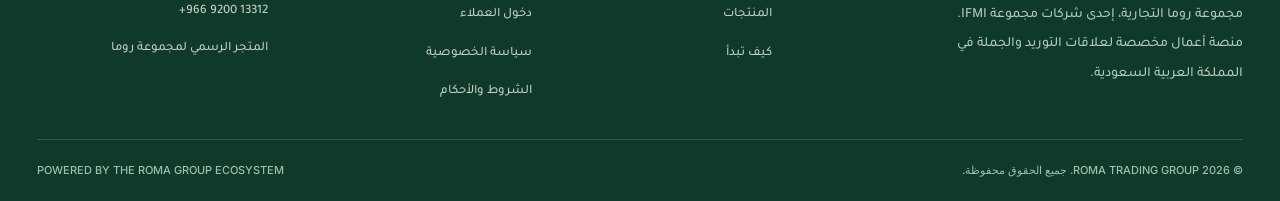
==== commit 78b2f0ab: "Replace low-resolution GIF hero with native high-resolution product artwork and CSS animations" ====
--- a/index.html
+++ b/index.html
@@ -8,7 +8,7 @@
 <link rel="icon" href="/assets.7903/branding/roma-r-64.png" type="image/png">
 <link rel="preconnect" href="https://fonts.googleapis.com"><link rel="preconnect" href="https://fonts.gstatic.com" crossorigin>
 <link href="https://fonts.googleapis.com/css2?family=Inter:wght@400;500;600;700;800&family=Tajawal:wght@400;500;600;700;800&display=swap" rel="stylesheet">
-<link rel="stylesheet" href="assets/b2b.css?v=20261103-v3"><link rel="stylesheet" href="assets/roma-unified.css?v=20261103-v5"><link rel="stylesheet" href="assets/roma-motion-hero.css?v=20261105-v1"><script src="assets/b2b-locale.js?v=20261103-v3" defer></script><script src="assets/b2b.js?v=20261103-v3" defer></script><script src="assets/roma-unified.js?v=20261103-v5" defer></script>
+<link rel="stylesheet" href="assets/b2b.css?v=20261103-v3"><link rel="stylesheet" href="assets/roma-unified.css?v=20261103-v5"><link rel="stylesheet" href="assets/roma-motion-hero.css?v=20261105-v1"><link rel="stylesheet" href="assets/roma-hq-hero.css?v=20261105-hq1"><script src="assets/b2b-locale.js?v=20261103-v3" defer></script><script src="assets/b2b.js?v=20261103-v3" defer></script><script src="assets/roma-unified.js?v=20261103-v5" defer></script>
 </head>
 <body data-page="home">
 <svg class="svg-sprite" xmlns="http://www.w3.org/2000/svg" aria-hidden="true">
@@ -39,21 +39,48 @@
 <main id="main">
 <section class="hero roma-gif-enabled">
 <div class="container roma-motion-banner">
-<div class="roma-motion-frame" aria-label="بانر روما للأعمال المتحرك بمنتجات سانتي وكُن وأوجي والمكونات الطبيعية">
-<img class="roma-motion-image" src="/assets/roma-b2b-hero-generated.gif?v=20261105" width="832" height="466" alt="منتجات سانتي وكُن وأوجي وصلصة روما مع شرائح برتقال وأوراق خضراء تتحرك على بانر توريد الجملة" fetchpriority="high" decoding="async">
-<img class="roma-motion-poster" src="/assets/roma-b2b-hero-poster.jpg?v=20261105" width="832" height="466" alt="" aria-hidden="true">
-<div class="roma-motion-hotspots">
-<a class="roma-motion-hit catalog" href="/ar/catalog" data-catalog-link aria-label="تصفح كتالوج روما" title="تصفح الكتالوج"><span class="roma-motion-visual-hidden" data-i18n="browseCatalog">تصفح الكتالوج</span></a>
-<a class="roma-motion-hit apply" href="apply.html" data-local-link aria-label="ابدأ الشراكة مع روما" title="ابدأ الشراكة مع روما"><span class="roma-motion-visual-hidden" data-i18n="heroAction">ابدأ الشراكة مع روما</span></a>
-</div></div>
-<div class="roma-motion-mobile-copy">
-<span class="eyebrow" data-i18n="heroEyebrow">ROMA GROUP / BUSINESS &amp; WHOLESALE</span>
-<h2><span data-i18n="heroH1a">شراكة أقوى.</span> <em data-i18n="heroH1b">أعمال أكبر.</em></h2>
-<p data-i18n="heroDesc">نربط احتياجات المتاجر والمطاعم وشركات التوزيع بمحفظة متنوعة من المنتجات الغذائية والمشروبات، عبر تجربة جملة منظمة تبدأ من حساب أعمال مخصص لمنشأتك.</p>
-<div class="roma-motion-mobile-actions">
-<a class="btn btn-accent" href="apply.html" data-local-link><span data-i18n="heroAction">ابدأ الشراكة مع روما</span></a>
-<a class="btn btn-ghost" href="/ar/catalog" data-catalog-link><span data-i18n="browseCatalog">تصفح الكتالوج</span></a>
-</div></div></div>
+<div class="roma-hq-frame" role="group" aria-label="روما للأعمال — توريد جملة موثوق لشراكات تنمو أكثر">
+<div class="roma-hq-products" aria-hidden="true">
+<div class="roma-hq-halo"></div>
+<div class="roma-hq-platform"></div>
+<span class="roma-hq-ingredient roma-hq-leaf leaf-a"></span>
+<span class="roma-hq-ingredient roma-hq-leaf leaf-b"></span>
+<span class="roma-hq-ingredient roma-hq-leaf leaf-c"></span>
+<span class="roma-hq-ingredient roma-hq-leaf leaf-d"></span>
+<svg class="roma-hq-ingredient roma-hq-citrus" viewBox="0 0 110 110" aria-hidden="true">
+<defs><radialGradient id="hq-orange-core"><stop stop-color="#ffd84c"/><stop offset="1" stop-color="#f5800c"/></radialGradient></defs>
+<circle cx="55" cy="55" r="49" fill="#ffb43f"/><circle cx="55" cy="55" r="44" fill="#ffe59a"/><circle cx="55" cy="55" r="39" fill="url(#hq-orange-core)"/>
+<g stroke="#ffe8a0" stroke-width="3.4" stroke-linecap="round"><path d="M55 55V16M55 55L27 27M55 55H16M55 55L27 83M55 55V94M55 55L83 83M55 55H94M55 55L83 27"/></g>
+<circle cx="55" cy="55" r="6" fill="#ffedb5"/><circle cx="55" cy="55" r="49" stroke="#ffbb58" stroke-width="3" fill="none"/>
+</svg>
+<svg class="roma-hq-ingredient roma-hq-tomato" viewBox="0 0 90 90" aria-hidden="true">
+<defs><radialGradient id="hq-tomato-shine" cx="35%" cy="30%"><stop stop-color="#ff8157"/><stop offset=".8" stop-color="#e63b28"/><stop offset="1" stop-color="#9e241a"/></radialGradient></defs>
+<path d="M13 31C20 14 63 13 76 32C90 58 65 85 43 80C17 83 2 54 13 31Z" fill="url(#hq-tomato-shine)"/>
+<path d="M43 31C35 13 29 15 27 15C31 24 31 30 36 34C21 22 15 29 17 33C28 40 37 35 42 33C47 44 63 42 66 37C61 30 51 31 45 33C55 23 58 17 53 14C47 15 44 24 43 31Z" fill="#448f3d"/>
+<path d="M23 40C18 55 22 66 29 69" fill="none" stroke="#ffa48c" stroke-width="4" stroke-linecap="round" opacity=".5"/>
+</svg>
+<img class="roma-hq-product konn" src="/roma-media.php?p=roma-2103341297&amp;slot=primary" alt="" width="430" height="850" decoding="async">
+<img class="roma-hq-product sante" src="/assets/roma-hq-sante.png?v=20261105" alt="" width="650" height="860" fetchpriority="high" decoding="async">
+<img class="roma-hq-product oggi" src="/roma-media.php?p=roma-411468453&amp;slot=primary" alt="" width="410" height="900" decoding="async">
+<img class="roma-hq-product sauce" src="/roma-media.php?p=roma-2090362896&amp;slot=primary" alt="" width="785" height="735" decoding="async">
+</div>
+<div class="roma-hq-copy">
+<div class="roma-hq-wordmark"><b class="roma-word">ROMA</b><span class="brand-bar"></span><span>الأعمال<small>B2B PORTAL</small></span></div>
+<div class="roma-hq-eyebrow">ROMA GROUP / BUSINESS &amp; WHOLESALE</div>
+<h1>توريد جملة موثوق<br><em>لشراكات تنمو أكثر.</em></h1>
+<p>نوفر لشركات التجزئة والمطاعم والمشاريع تشكيلة واسعة من المنتجات الغذائية والمشروبات، عبر حساب أعمال مخصص لتسهيل طلبات التوريد.</p>
+<div class="roma-hq-actions">
+<a class="roma-hq-button primary" href="/business/apply.html" data-local-link><span data-i18n="heroAction">ابدأ الشراكة مع روما</span><svg viewBox="0 0 24 24" aria-hidden="true"><path d="M5 12h14m-6-6 6 6-6 6"/></svg></a>
+<a class="roma-hq-button secondary" href="/ar/catalog" data-catalog-link><span data-i18n="browseCatalog">تصفح الكتالوج</span><svg viewBox="0 0 24 24" aria-hidden="true"><path d="m9 18 6-6-6-6"/></svg></a>
+</div>
+<div class="roma-hq-proofs">
+<span><svg viewBox="0 0 24 24" aria-hidden="true"><path d="M3 6h12v12H3zM15 10h4l3 4v4h-7M7 21a2 2 0 1 0 0-4 2 2 0 0 0 0 4Zm12 0a2 2 0 1 0 0-4 2 2 0 0 0 0 4Z"/></svg>توريد لقطاع الأعمال</span>
+<span><svg viewBox="0 0 24 24" aria-hidden="true"><path d="m12 2 9 5-9 5-9-5 9-5ZM3 7v10l9 5 9-5V7M12 12v10"/></svg>تشكيلة واسعة من العلامات</span>
+<span><svg viewBox="0 0 24 24" aria-hidden="true"><circle cx="12" cy="8" r="4"/><path d="M4 22c0-5 3-8 8-8s8 3 8 8"/></svg>حساب أعمال مخصص</span>
+</div>
+</div>
+</div>
+</div>
 <div class="roma-original-hero">
 
 <div class="container hero-grid">
--- a/assets/roma-hq-hero.css
+++ b/assets/roma-hq-hero.css
@@ -0,0 +1,142 @@
+/* ROMA B2B HQ HERO — 2026-11-05
+   Replaces 832px raster GIF with original 920px+ transparent product imagery,
+   vector/HTML typography and GPU-friendly independent motion. */
+html[lang="ar"] body[data-page="home"] .roma-hq-frame {
+  --hq-light:#b9f475;
+  --hq-shadow:rgba(0,28,21,.35);
+  position:relative;isolation:isolate;display:grid;
+  grid-template-columns:52% 48%;direction:ltr;
+  width:100%;min-height:650px;overflow:hidden;border-radius:26px;
+  border:1px solid #236d4b;
+  background:
+    radial-gradient(circle at 31% 50%,rgba(91,199,128,.48) 0%,rgba(40,137,95,.3) 25%,transparent 58%),
+    radial-gradient(circle at 75% 32%,rgba(32,129,83,.34),transparent 57%),
+    linear-gradient(115deg,#104e39 0%,#06432f 39%,#062f24 100%);
+  box-shadow:0 23px 55px rgba(8,64,36,.17);
+}
+.roma-hq-frame::before{
+  content:"";position:absolute;width:800px;height:800px;border-radius:50%;
+  top:-16%;left:-12%;z-index:-1;
+  border:1px solid rgba(198,255,198,.09);
+  box-shadow:0 0 0 75px rgba(177,242,174,.026),
+             0 0 0 170px rgba(191,255,190,.022);
+}
+.roma-hq-products{position:relative;min-width:0;min-height:0;overflow:visible;z-index:1}
+.roma-hq-halo{position:absolute;left:5%;top:7%;width:90%;height:83%;border-radius:50%;background:radial-gradient(ellipse,rgba(147,228,151,.31),rgba(65,162,116,.10) 56%,transparent 74%);filter:blur(10px)}
+.roma-hq-platform{position:absolute;left:4%;bottom:10%;width:91%;height:19%;border-radius:50%;background:radial-gradient(ellipse at 52% 23%,#fffcdf 0%,#e5e3c9 51%,#a8bba0 88%);transform:perspective(350px) rotateX(21deg);box-shadow:0 31px 25px rgba(0,30,17,.28),0 12px 0 -3px #d3ddbd,0 21px 0 -4px #9eb69c;z-index:2}
+.roma-hq-ingredient{position:absolute;z-index:3;will-change:transform;pointer-events:none}
+.roma-hq-leaf{display:block;width:25px;height:14px;border-radius:0 100% 0 100%;background:linear-gradient(135deg,#bef55e 7%,#448d38 92%);filter:drop-shadow(0 4px 4px #043d2780)}
+.roma-hq-leaf.leaf-a{left:15%;top:21%;transform:rotate(-18deg);animation:roma-leaf-a 6.8s ease-in-out infinite}
+.roma-hq-leaf.leaf-b{left:75%;top:18%;transform:rotate(28deg);animation:roma-leaf-b 5.8s ease-in-out infinite .9s}
+.roma-hq-leaf.leaf-c{left:86%;top:43%;width:19px;animation:roma-leaf-a 7.5s ease-in-out infinite 1.6s}
+.roma-hq-leaf.leaf-d{left:25%;top:72%;width:18px;animation:roma-leaf-b 7s ease-in-out infinite .2s}
+.roma-hq-citrus{width:78px;left:9%;top:12%;filter:drop-shadow(0 10px 9px #042b1b60);animation:roma-citrus 9s ease-in-out infinite}
+.roma-hq-tomato{width:48px;right:8%;top:29%;filter:drop-shadow(0 9px 9px #042b1b70);animation:roma-tomato 6.5s ease-in-out infinite .5s}
+.roma-hq-product{position:absolute;object-fit:contain;height:auto;width:auto;max-width:none;z-index:4;filter:drop-shadow(0 24px 17px rgba(0,31,20,.35));transform-origin:50% 80%;will-change:transform}
+.roma-hq-product.konn{height:62%;left:0%;bottom:15%;z-index:5;transform:rotate(-8deg);animation:roma-float-konn 7s ease-in-out infinite}
+.roma-hq-product.sante{height:78%;left:19%;bottom:12%;z-index:6;transform:rotate(-3deg);animation:roma-float-sante 7.5s ease-in-out infinite -.7s}
+.roma-hq-product.oggi{height:67%;left:51%;bottom:16%;z-index:5;transform:rotate(5deg);animation:roma-float-oggi 6.9s ease-in-out infinite -1.3s}
+.roma-hq-product.sauce{width:37%;left:59%;bottom:11%;z-index:6;transform:rotate(2deg);animation:roma-float-sauce 7.9s ease-in-out infinite -2s}
+.roma-hq-copy{position:relative;z-index:8;direction:rtl;display:flex;flex-direction:column;align-items:flex-start;justify-content:center;text-align:right;padding:54px 55px 55px 6px;min-width:0;color:white}
+.roma-hq-eyebrow{display:flex;align-items:center;gap:10px;margin-bottom:22px;font-family:Inter,Tajawal,sans-serif;font-weight:800;letter-spacing:1.15px;font-size:12px;color:#c3f8be}
+.roma-hq-eyebrow::before{content:"";width:27px;height:2px;background:#a5dc75}
+.roma-hq-wordmark{display:flex;align-items:center;gap:14px;margin-bottom:21px;font-size:13px;font-weight:800;color:#f5fff8}
+.roma-hq-wordmark .roma-word{font-family:Inter,Arial,sans-serif;letter-spacing:-2px;font-size:30px;font-weight:900;line-height:.9;color:#fff}
+.roma-hq-wordmark .brand-bar{height:24px;width:1px;background:#a9e6c050}
+.roma-hq-wordmark small{font-family:Inter,Arial,sans-serif;font-size:9px;letter-spacing:1.4px;color:#c8e7d0;display:block;margin-top:3px;text-align:right}
+.roma-hq-copy h1{font-family:Tajawal,Segoe UI,Tahoma,sans-serif!important;color:#f8fff8!important;font-size:clamp(36px,3.8vw,58px)!important;font-weight:800!important;line-height:1.24!important;letter-spacing:-.75px!important;margin:0 0 21px!important;text-wrap:balance}
+.roma-hq-copy h1 em{font-style:normal;color:var(--hq-light)!important}
+.roma-hq-copy p{color:#d4ebe0;font-size:clamp(13px,1.28vw,17px);font-weight:500;line-height:1.8;margin:0;max-width:510px}
+.roma-hq-actions{display:flex;flex-wrap:wrap;gap:12px;margin-top:27px;width:100%}
+.roma-hq-actions .roma-hq-button{display:inline-flex;justify-content:center;align-items:center;min-height:53px;gap:9px;padding:0 22px;border-radius:12px;font-size:14px;font-weight:800;text-decoration:none!important;white-space:nowrap;transition:transform .2s,box-shadow .2s,background .2s}
+.roma-hq-actions .roma-hq-button:hover{transform:translateY(-2px)}
+.roma-hq-actions .roma-hq-button:focus-visible{outline:3px solid #d6ffb4;outline-offset:3px}
+.roma-hq-button.primary{background:#218954;color:white;border:1px solid #36a568;box-shadow:0 5px 16px #031d1440}
+.roma-hq-button.primary:hover{background:#2ca266;color:white}
+.roma-hq-button.secondary{background:#f4fbf3;color:#0e4934;border:1px solid #d3e6d0}
+.roma-hq-button.secondary:hover{background:white;color:#0e4934}
+.roma-hq-button svg{width:17px;height:17px;fill:none;stroke:currentColor;stroke-width:2;stroke-linecap:round;stroke-linejoin:round}
+.roma-hq-proofs{display:flex;flex-wrap:wrap;gap:14px;margin-top:37px;font-size:11px;color:#d5eddf;font-weight:700;line-height:1.35}
+.roma-hq-proofs span{display:inline-flex;align-items:center;gap:7px;border-left:1px solid #a8d7bb3c;padding-left:12px}
+.roma-hq-proofs span:last-child{border-left:0}
+.roma-hq-proofs svg{width:19px;height:19px;fill:none;stroke:#b9f0cb;stroke-width:1.8;stroke-linecap:round;stroke-linejoin:round}
+@keyframes roma-float-konn{0%,100%{transform:translateY(0) rotate(-8deg)}50%{transform:translateY(-11px) rotate(-6deg)}}
+@keyframes roma-float-sante{0%,100%{transform:translateY(0) rotate(-3deg)}50%{transform:translateY(-8px) rotate(-1deg)}}
+@keyframes roma-float-oggi{0%,100%{transform:translateY(0) rotate(5deg)}50%{transform:translateY(-12px) rotate(3deg)}}
+@keyframes roma-float-sauce{0%,100%{transform:translateY(0) rotate(2deg)}50%{transform:translateY(-7px) rotate(0deg)}}
+@keyframes roma-leaf-a{0%,100%{transform:translate(0,0) rotate(-18deg)}50%{transform:translate(14px,-21px) rotate(20deg)}}
+@keyframes roma-leaf-b{0%,100%{transform:translate(0,0) rotate(28deg)}50%{transform:translate(-20px,13px) rotate(-17deg)}}
+@keyframes roma-citrus{0%,100%{transform:translate(0,0) rotate(-17deg)}50%{transform:translate(13px,-17px) rotate(15deg)}}
+@keyframes roma-tomato{0%,100%{transform:translate(0,0) rotate(12deg)}50%{transform:translate(-10px,-20px) rotate(-12deg)}}
+@media(max-width:1230px){
+ html[lang="ar"] body[data-page="home"] .roma-hq-frame{min-height:580px}
+ .roma-hq-copy{padding:42px 38px 43px 5px}
+ .roma-hq-proofs{gap:9px;font-size:10px}
+ .roma-hq-proofs span{padding-left:7px}
+ .roma-hq-actions .roma-hq-button{padding-inline:17px}
+}
+@media(max-width:990px){
+ html[lang="ar"] body[data-page="home"] .roma-hq-frame{min-height:500px;grid-template-columns:49% 51%}
+ .roma-hq-copy{padding:35px 24px 30px 5px}
+ .roma-hq-copy h1{font-size:clamp(28px,4.25vw,44px)!important}
+ .roma-hq-eyebrow{font-size:9px;margin-bottom:10px}
+ .roma-hq-wordmark{margin-bottom:13px}
+ .roma-hq-actions{gap:8px;margin-top:17px}
+ .roma-hq-actions .roma-hq-button{min-height:44px;font-size:11px;padding-inline:12px}
+ .roma-hq-proofs{margin-top:20px}
+}
+@media(max-width:760px){
+ html[lang="ar"] body[data-page="home"] .hero.roma-gif-enabled{padding:14px 0 12px}
+ html[lang="ar"] body[data-page="home"] .roma-hq-frame{
+   display:flex;flex-direction:column;min-height:0;border-radius:17px;
+   background:radial-gradient(circle at 49% 24%,#317e57 0%,#104b37 38%,#073325 76%)}
+ .roma-hq-frame::before{left:3%;top:-38%;width:94%;height:450px}
+ .roma-hq-products{order:0;width:100%;height:325px;flex:0 0 325px}
+ .roma-hq-copy{order:1;width:100%;padding:4px 22px 27px;align-items:center;text-align:center}
+ .roma-hq-eyebrow{display:none}
+ .roma-hq-wordmark{display:none}
+ .roma-hq-copy h1{font-size:clamp(28px,8vw,41px)!important;line-height:1.2!important;margin:0 0 9px!important}
+ .roma-hq-copy p{font-size:12px;line-height:1.65;max-width:360px}
+ .roma-hq-actions{display:grid;grid-template-columns:1fr 1fr;gap:8px;margin-top:17px}
+ .roma-hq-actions .roma-hq-button{min-height:46px;font-size:12px;padding-inline:9px;white-space:normal}
+ .roma-hq-proofs{justify-content:center;gap:7px;margin-top:18px;font-size:9px}
+ .roma-hq-proofs span{padding-left:7px}
+ .roma-hq-proofs span:first-child{display:none}
+ .roma-hq-platform{bottom:13%;height:22%}
+ .roma-hq-product.konn{height:65%;left:4%;bottom:18%}
+ .roma-hq-product.sante{height:79%;left:23%;bottom:16%}
+ .roma-hq-product.oggi{height:66%;left:53%;bottom:17%}
+ .roma-hq-product.sauce{width:33%;left:61%;bottom:14%}
+ .roma-hq-citrus{width:53px;top:10%}
+ .roma-hq-tomato{width:35px}
+}
+@media(max-width:400px){
+ .roma-hq-products{height:284px;flex-basis:284px}
+ .roma-hq-product.konn{left:2%}
+ .roma-hq-product.sante{left:19%}
+ .roma-hq-product.oggi{left:49%}
+ .roma-hq-product.sauce{left:59%}
+ .roma-hq-copy{padding:0 16px 24px}
+ .roma-hq-proofs span:last-child{display:none}
+ .roma-hq-actions .roma-hq-button{font-size:11px}
+}
+@media(prefers-reduced-motion:reduce){
+ .roma-hq-frame *{animation:none!important;transition:none!important}
+}
+html:not([lang="ar"]) body[data-page="home"] .roma-motion-banner{display:none}
+html:not([lang="ar"]) body[data-page="home"] .roma-original-hero{display:block}
+
+/* High-resolution original (uncropped) product images need larger CSS boxes. */
+.roma-hq-product.konn{height:72%;left:-5%;bottom:12%}
+.roma-hq-product.oggi{height:77%;left:43%;bottom:13%}
+.roma-hq-product.sauce{width:43%;left:55%;bottom:11%}
+@media(max-width:760px){
+ .roma-hq-product.konn{height:71%;left:0%;bottom:15%}
+ .roma-hq-product.oggi{height:75%;left:45%;bottom:14%}
+ .roma-hq-product.sauce{width:43%;left:55%;bottom:12%}
+}
+@media(max-width:400px){
+ .roma-hq-product.konn{left:-3%}
+ .roma-hq-product.oggi{left:42%}
+ .roma-hq-product.sauce{left:53%}
+}
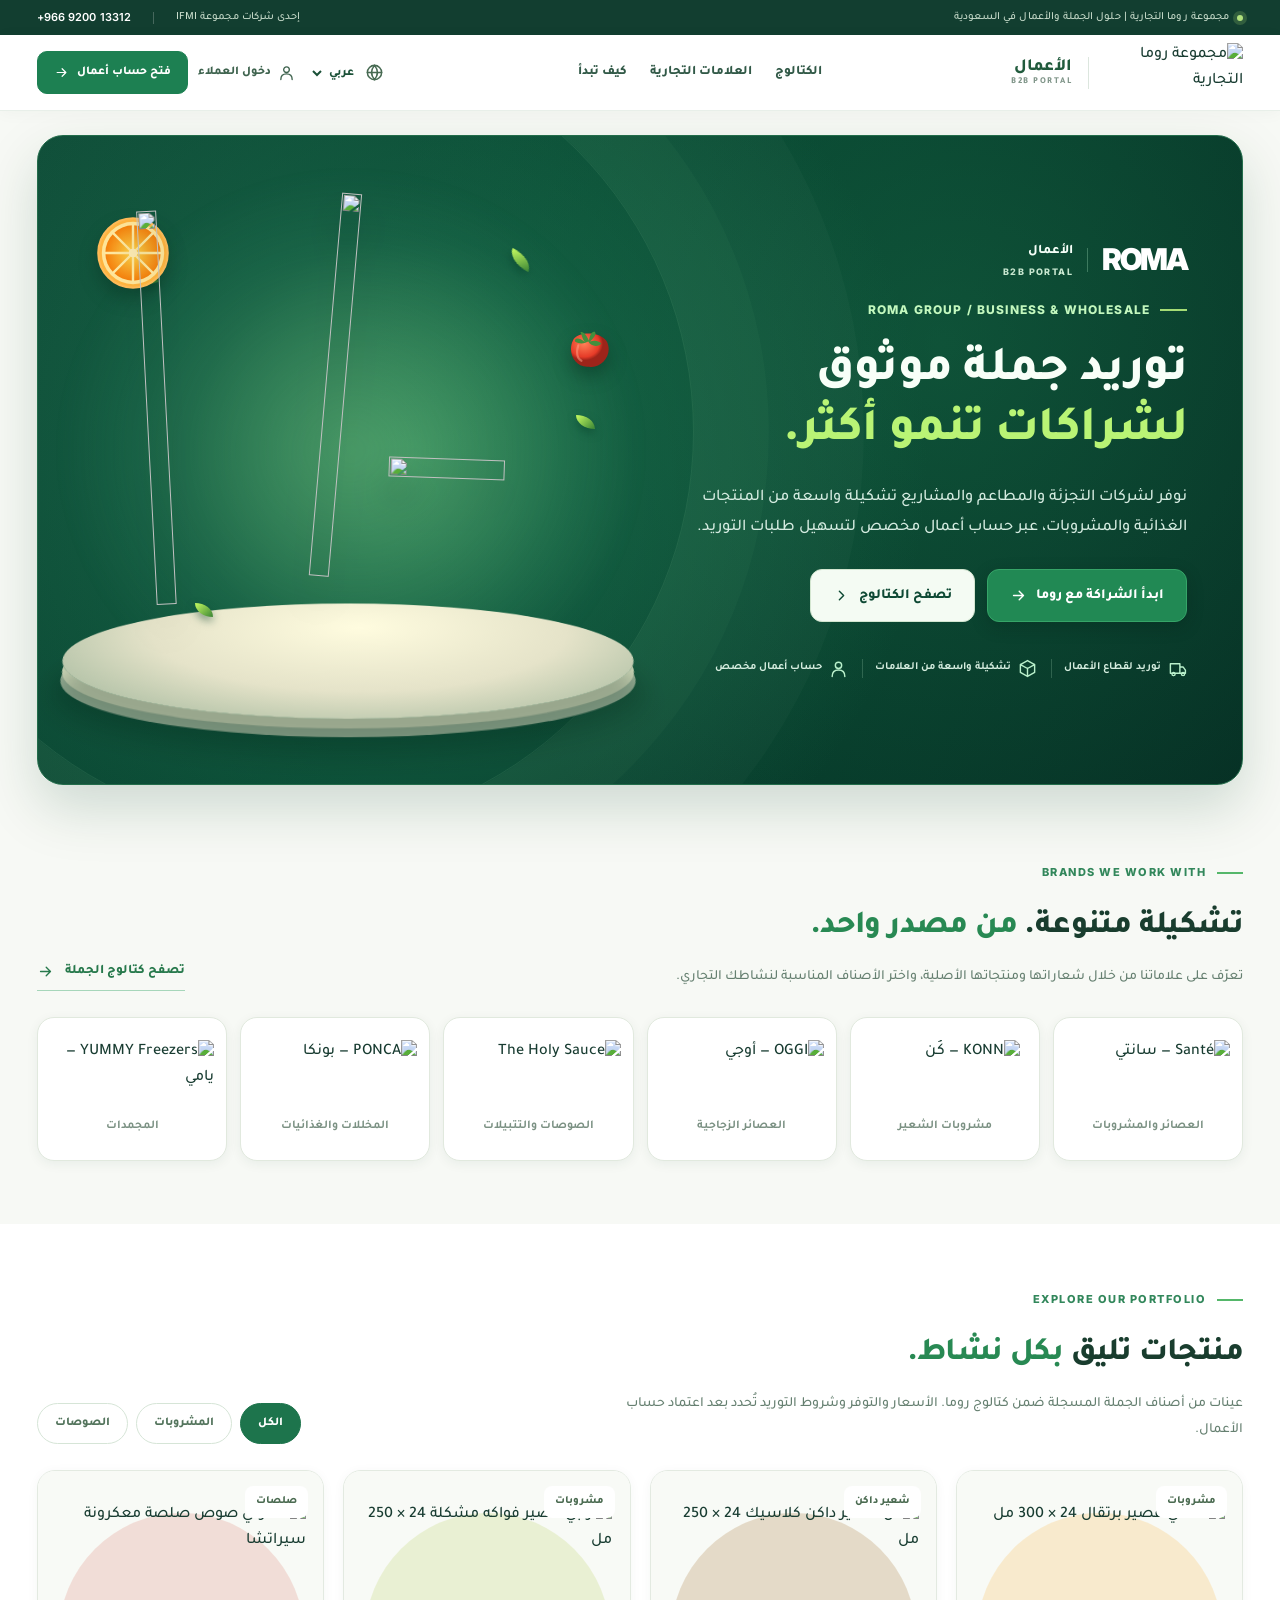
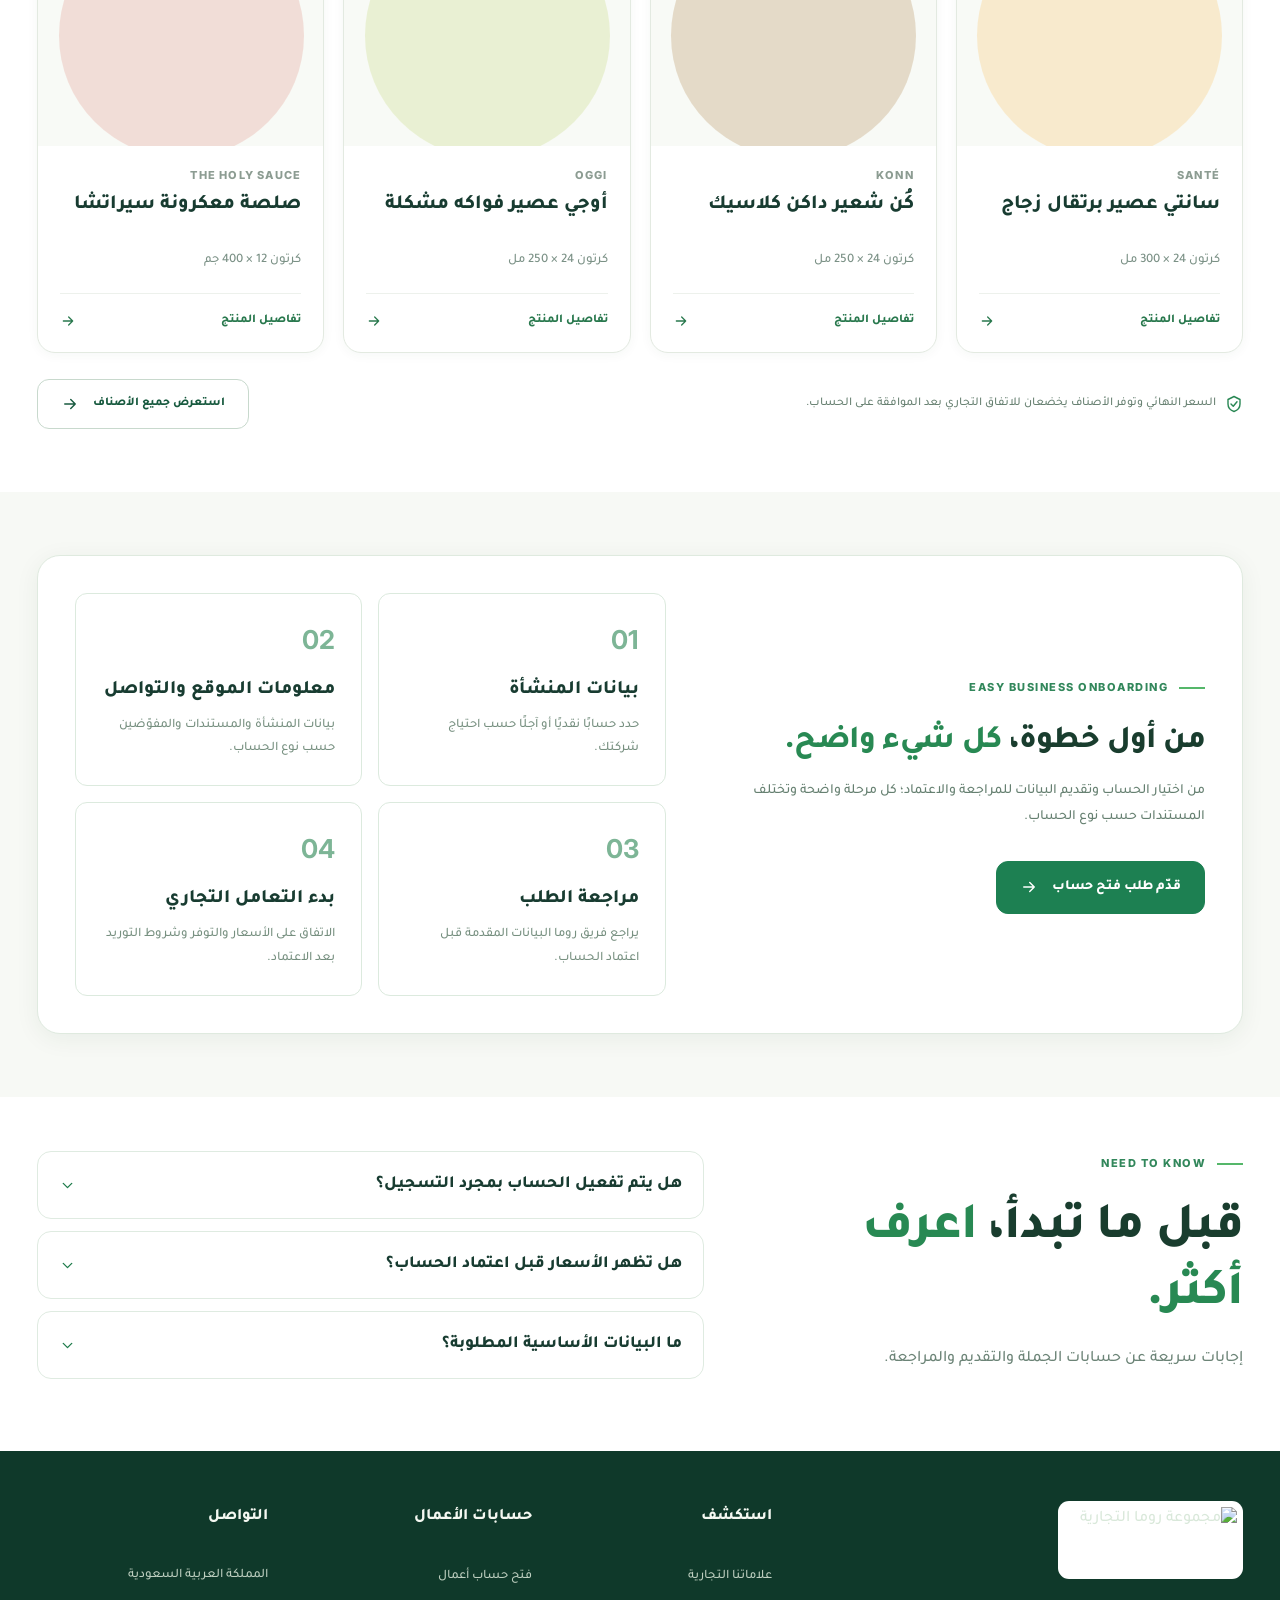
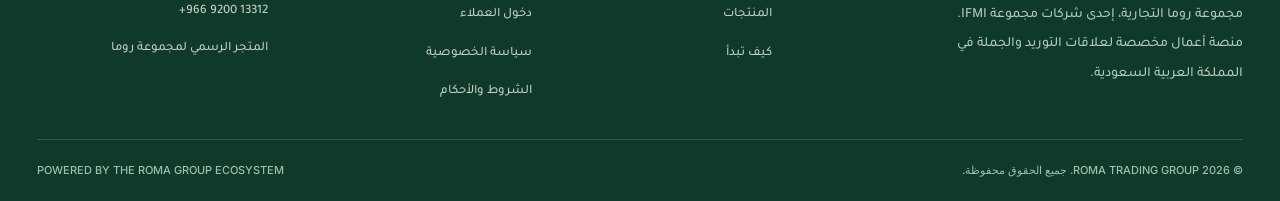
==== commit d39a6b1b: "fix(home): replace KONN beverage can with logo image" ====
--- a/index.html
+++ b/index.html
@@ -107,7 +107,7 @@
 <div class="section-head"><div><span class="kicker"><span class="kicker-line"></span><span data-i18n="brandsEyebrow">BRANDS WE WORK WITH</span></span><h2 data-i18n="brandsTitle">تشكيلة متنوعة. <span>من مصدر واحد.</span></h2><p data-i18n="brandsDesc">تعرّف على علاماتنا من خلال شعاراتها ومنتجاتها الأصلية، واختر الأصناف المناسبة لنشاطك التجاري.</p></div><a href="/ar/catalog" class="text-link"><span data-i18n="browseCatalog">تصفح كتالوج الجملة</span><svg class="icon"><use href="#i-arrow"/></svg></a></div>
 <div class="brand-logos">
 <a class="brand-logo-card" href="/ar/catalog?brand=sante" aria-label="Santé brand"><img src="https://cdn.salla.sa/pQdzXB/psgD2X2p87r7GVkRS6MTatwdpJ2NrmcWXh09opxi.png" alt="Santé — سانتي" loading="lazy"><span class="brand-logo-meta" data-i18n="brandSante">العصائر والمشروبات</span></a>
-<a class="brand-logo-card brand-konn" href="/ar/catalog?brand=konn" aria-label="KONN brand"><img src="/roma-media.php?p=roma-2103341297&amp;slot=primary" alt="عبوة كُن الأصلية تحمل شعار KONN" loading="lazy"><span class="brand-logo-meta" data-i18n="brandKonn">مشروبات الشعير</span></a>
+<a class="brand-logo-card brand-konn" href="/ar/catalog?brand=konn" aria-label="KONN brand"><img src="/business/assets/konn-wordmark.svg?v=20261105-b2" alt="KONN — كُن" loading="lazy" decoding="async" style="width:min(100%,150px);height:68px;object-fit:contain;mix-blend-mode:normal"><span class="brand-logo-meta" data-i18n="brandKonn">مشروبات الشعير</span></a>
 <a class="brand-logo-card" href="/ar/catalog?brand=oggi" aria-label="OGGI brand"><img src="https://cdn.salla.sa/pQdzXB/bJ7kFMklLfhj4zM2yhqaDpkIS4oyPVuMgizuPqqQ.jpg" alt="OGGI — أوجي" loading="lazy"><span class="brand-logo-meta" data-i18n="brandOggi">العصائر الزجاجية</span></a>
 <a class="brand-logo-card" href="/ar/catalog?brand=holy" aria-label="The Holy Sauce brand"><img src="https://cdn.salla.sa/pQdzXB/ylHeTXpeD1ADvRuoxrEZiERffIfYERPwfACH1THh.jpg" alt="The Holy Sauce" loading="lazy"><span class="brand-logo-meta" data-i18n="brandHoly">الصوصات والتتبيلات</span></a>
 <a class="brand-logo-card" href="/ar/catalog?brand=ponca" aria-label="Ponca brand"><img src="https://cdn.salla.sa/pQdzXB/aqoLUXzN7zjYBup0bELdsLUtgZAkKlFhzywC9wv4.png" alt="PONCA — بونكا" loading="lazy"><span class="brand-logo-meta" data-i18n="brandPonca">المخللات والغذائيات</span></a>
